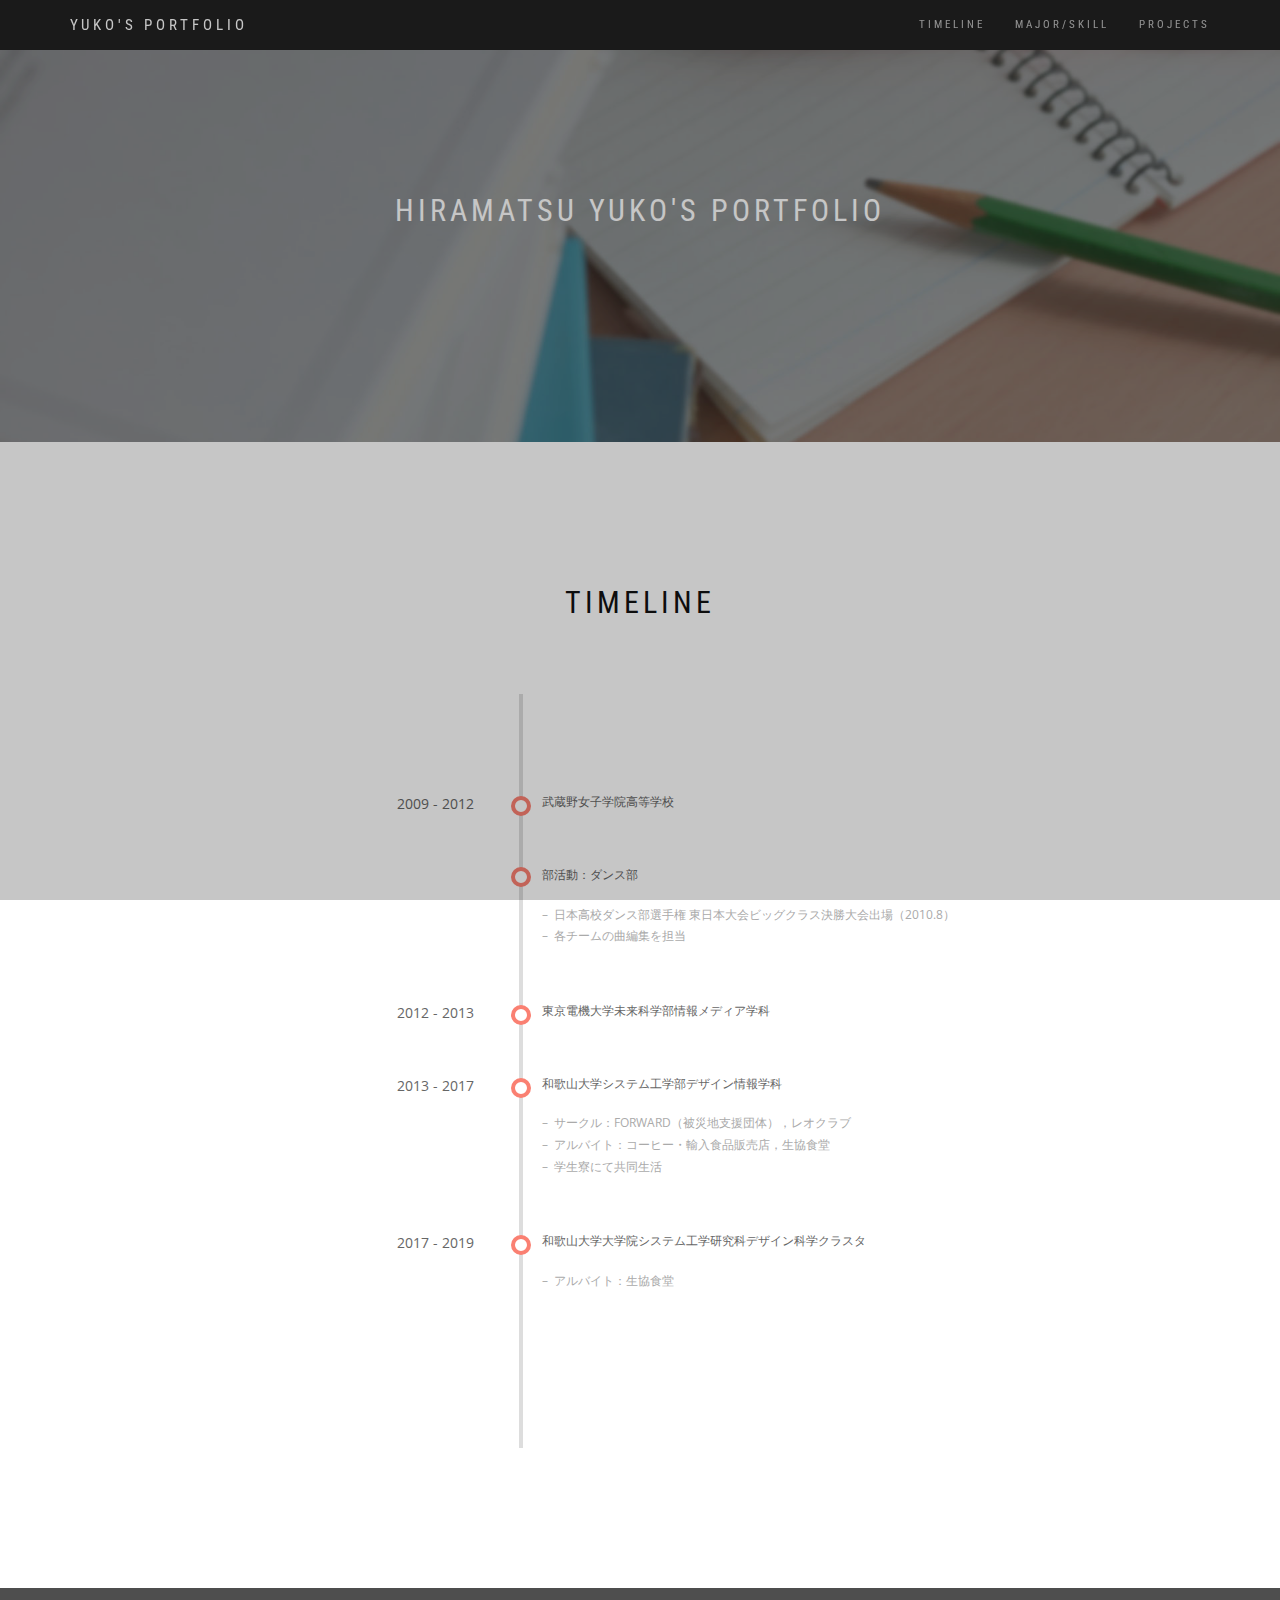
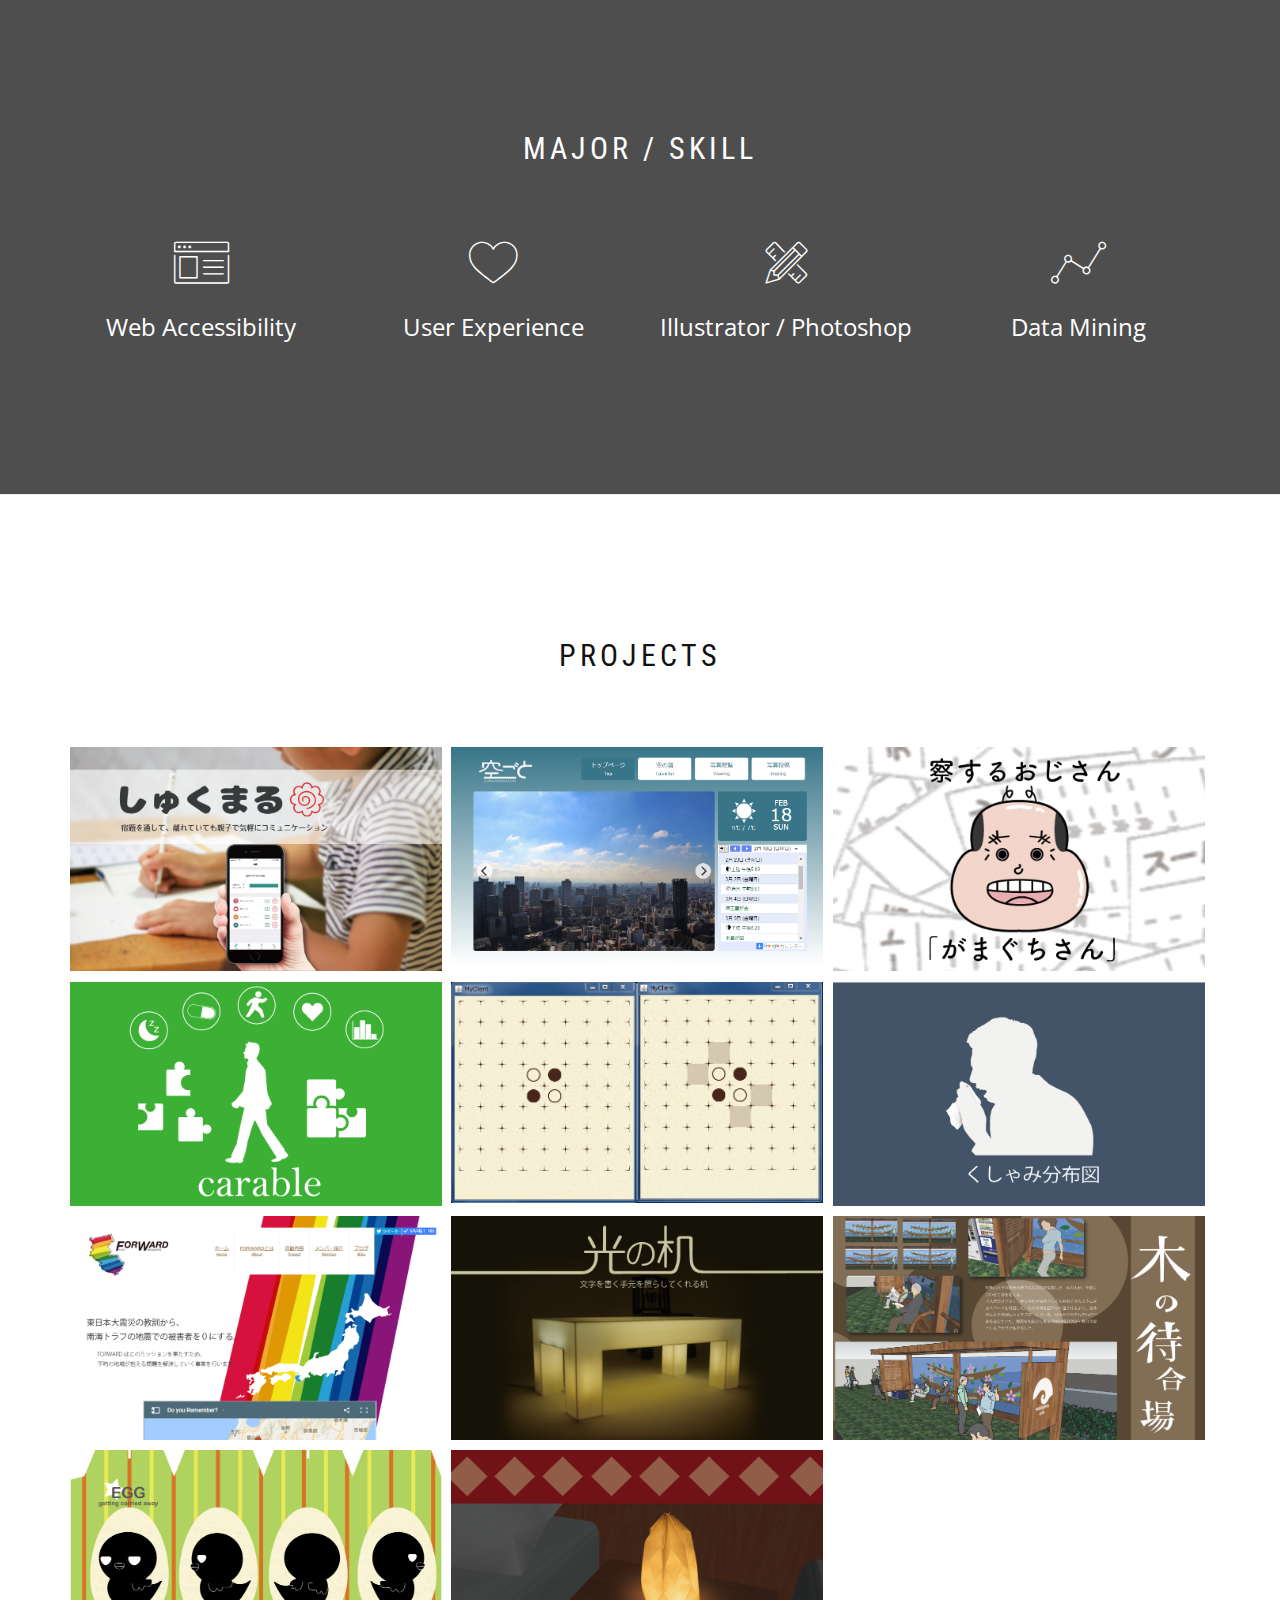
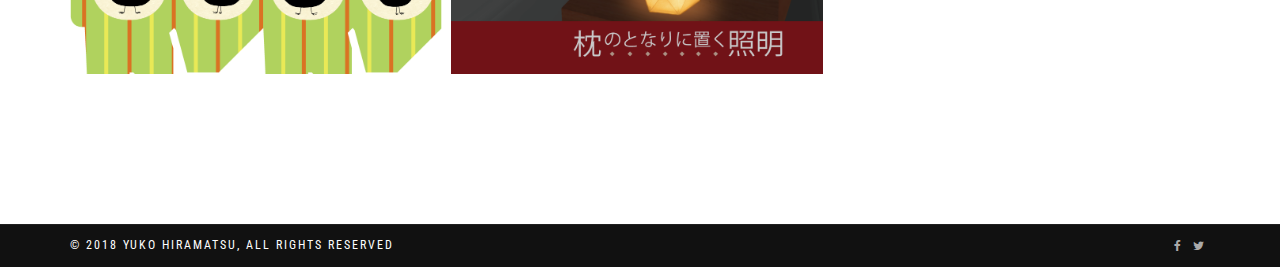
==== index.html @ f0a397d9 "navbar-transparent削除" ====
<!DOCTYPE html>
<html lang="ja">
  <head>
    <meta charset="utf-8">
    <meta http-equiv="X-UA-Compatible" content="IE=edge">
    <meta name="viewport" content="width=device-width, initial-scale=1">
    <!--
    Document Title
    =============================================
    -->
    <title>Hiramatsu Yuko's PORTFOLIO</title>

    <!--
    Stylesheets
    =============================================

    -->
    <!-- Default stylesheets-->
    <link href="assets/lib/bootstrap/dist/css/bootstrap.min.css" rel="stylesheet">
    <!-- Template specific stylesheets-->
    <link href="https://fonts.googleapis.com/css?family=Roboto+Condensed:400,700" rel="stylesheet">
    <link href="https://fonts.googleapis.com/css?family=Volkhov:400i" rel="stylesheet">
    <link href="https://fonts.googleapis.com/css?family=Open+Sans:300,400,600,700,800" rel="stylesheet">
    <link href="assets/lib/animate.css/animate.css" rel="stylesheet">
    <link href="assets/lib/components-font-awesome/css/font-awesome.min.css" rel="stylesheet">
    <link href="assets/lib/et-line-font/et-line-font.css" rel="stylesheet">
    <link href="assets/lib/flexslider/flexslider.css" rel="stylesheet">
    <link href="assets/lib/owl.carousel/dist/assets/owl.carousel.min.css" rel="stylesheet">
    <link href="assets/lib/owl.carousel/dist/assets/owl.theme.default.min.css" rel="stylesheet">
    <link href="assets/lib/magnific-popup/dist/magnific-popup.css" rel="stylesheet">
    <link href="assets/lib/simple-text-rotator/simpletextrotator.css" rel="stylesheet">
    <!-- Main stylesheet and color file-->
    <link href="assets/css/style.css" rel="stylesheet">
    <link id="color-scheme" href="assets/css/colors/default.css" rel="stylesheet">
    <link href="assets/css/timeline.css" rel="stylesheet">
  </head>
  <body data-spy="scroll" data-target=".onpage-navigation" data-offset="60">
    <main>
      <div class="page-loader">
        <div class="loader">Loading...</div>
      </div>
      <nav class="navbar navbar-custom navbar-fixed-top" role="navigation">
        <div class="container">
          <div class="navbar-header">
            <button class="navbar-toggle" type="button" data-toggle="collapse" data-target="#custom-collapse">
              <span class="sr-only">Toggle navigation</span>
              <span class="icon-bar"></span>
              <span class="icon-bar"></span>
              <span class="icon-bar"></span>
            </button>
            <a class="navbar-brand" href="#">Yuko's PORTFOLIO</a>
          </div>
          <div class="collapse navbar-collapse" id="custom-collapse">
            <ul class="nav navbar-nav navbar-right">
              <li><a href="#timeline">Timeline</a>
              </li>
              <li><a href="#major">Major/Skill</a>
              </li>
              <li><a href="#projects">Projects</a>
              </li>
            </ul>
          </div>
        </div>
      </nav>
      <div class="main">
        <section class="module bg-dark-60 portfolio-page-header" data-background="assets/images/portfolio_header_bg.jpg">
          <div class="container">
            <div class="row">
              <div class="col-sm-6 col-sm-offset-3">
                <h2 class="module-title font-alt">Hiramatsu Yuko's PORTFOLIO</h2>
              </div>
            </div>
          </div>
        </section>
        <section class="module" id="timeline">
          <div class="container">
            <div class="row">
              <div class="col-sm-6 col-sm-offset-3">
                <h2 class="module-title font-alt">TIMELINE</h2>
              </div>
            </div>
            <div class="timeline">
              <div class="entry">
                <div class="title">
                  <h3>2009 - 2012</h3>
                </div>
                <div class="body">
                  <p>武蔵野女子学院高等学校</p>
                  <ul>
                  </ul>
                </div>
              </div>
                <div class="entry">
                  <div class="title">
                  </div>
                  <div class="body">
                    <p>部活動：ダンス部</p>
                    <ul>
                      <li>日本高校ダンス部選手権 東日本大会ビッグクラス決勝大会出場（2010.8）</li>
                      <li>各チームの曲編集を担当</li>
                    </ul>
                  </div>
                </div>
              <div class="entry">
                <div class="title">
                  <h3>2012 - 2013</h3>
                </div>
                <div class="body">
                  <p>東京電機大学未来科学部情報メディア学科</p>
                  <ul>
                  </ul>
                </div>
              </div>
              <div class="entry">
                <div class="title">
                  <h3>2013 - 2017</h3>
                </div>
                <div class="body">
                  <p>和歌山大学システム工学部デザイン情報学科</p>
                  <ul>
                    <li>サークル：FORWARD（被災地支援団体），レオクラブ</li>
                    <li>アルバイト：コーヒー・輸入食品販売店，生協食堂</li>
                    <li>学生寮にて共同生活</li>
                  </ul>
                </div>
              </div>
              <div class="entry">
                <div class="title">
                  <h3>2017 - 2019</h3>
                </div>
                <div class="body">
                  <p>和歌山大学大学院システム工学研究科デザイン科学クラスタ</p>
                  <ul>
                    <li>アルバイト：生協食堂</li>
                  </ul>
                </div>
              </div>

            </div>
          </div>
        </section>
        <section class="module bg-dark-60 parallax-bg" data-background="assets/images/why_choose_bg.jpg" id="major">
          <div class="container">
            <div class="row">
              <div class="col-sm-6 col-sm-offset-3">
                <h2 class="module-title font-alt">Major / Skill</h2>
              </div>
            </div>
            <div class="row multi-columns-row">
              <div class="col-sm-6 col-md-3 col-lg-3">
                <div class="count-item mb-sm-40">
                  <div class="count-icon"><span class="icon-browser"></span></div>
                  <h3>Web Accessibility</h3>
                  <!--<h3 class="count-to font-alt" data-countto="6543"></h3>-->
                  <!--<h5 class="count-title font-serif">Dollars raised for charity</h5>-->
                </div>
              </div>
              <div class="col-sm-6 col-md-3 col-lg-3">
                <div class="count-item mb-sm-40">
                  <div class="count-icon"><span class="icon-heart"></span></div>
                  <h3>User Experience</h3>
                  <!--<h3 class="count-to font-alt" data-countto="8"></h3>-->
                  <!--<h5 class="count-title font-serif">Cups of wine consumed</h5>-->
                </div>
              </div>
              <div class="col-sm-6 col-md-3 col-lg-3">
                <div class="count-item mb-sm-40">
                  <div class="count-icon"><span class="icon-tools"></span></div>
                  <h3>Illustrator / Photoshop</h3>
                  <!--<h3 class="count-to font-alt" data-countto="184"></h3>-->
                  <!--<h5 class="count-title font-serif">Photographs taken</h5>-->
                </div>
              </div>
              <div class="col-sm-6 col-md-3 col-lg-3">
                <div class="count-item mb-sm-40">
                  <div class="count-icon"><span class="icon-linegraph"></span></div>
                  <h3>Data Mining</h3>
                  <!--<h3 class="count-to font-alt" data-countto="32"></h3>-->
                  <!--<h5 class="count-title font-serif">Locations covered</h5>-->
                </div>
              </div>
            </div>
          </div>
        </section>
        <hr class="divider-w">
        <section class="module" id="projects">
          <div class="container">
            <div class="row">
              <div class="col-sm-6 col-sm-offset-3">
                <h2 class="module-title font-alt">Projects</h2>
              </div>
            </div>
            <ul class="works-grid works-grid-gut works-grid-3 works-hover-w" id="works-grid">
              <li class="work-item illustration webdesign">
                <a href="#modal1" class="portfolio-link" data-toggle="modal">
                  <div class="work-image"><img src="assets/images/grid/1_shukumaru.png" alt="Portfolio Item"/></div>
                  <div class="work-caption font-alt">
                    <h3 class="work-title">しゅくまる</h3>
                    <div class="work-descr">「e-ZUKAスマートフォンアプリコンテスト2017」応募作品</div>
                  </div>
                </a>
              </li>
              <li class="work-item marketing webdesign">
                <a href="#modal2" class="portfolio-link" data-toggle="modal">
                  <div class="work-image"><img src="assets/images/grid/2_soragoto.png" alt="Portfolio Item"/></div>
                  <div class="work-caption font-alt">
                    <h3 class="work-title">空ごと</h3>
                    <div class="work-descr">授業「メディアデザイン演習」自由課題作品</div>
                  </div>
                </a>
              </li>
              <li class="work-item illustration webdesign">
                <a data-toggle="modal" href="#modal3">
                  <div class="work-image"><img src="assets/images/grid/3_gamaguchi.png" alt="Portfolio Item"/></div>
                  <div class="work-caption font-alt">
                    <h3 class="work-title">がまぐちさん</h3>
                    <div class="work-descr">第7回OGIS-RI Software Challenge Award「無駄なようで無駄じゃないソフトウェアコンテスト」応募作品</div>
                  </div>
                </a>
              </li>
              <li class="work-item marketing webdesign">
                <a data-toggle="modal" href="#modal4">
                  <div class="work-image"><img src="assets/images/grid/4_carable.png" alt="Portfolio Item"/></div>
                  <div class="work-caption font-alt">
                    <h3 class="work-title">carable</h3>
                    <div class="work-descr">第7回OGIS-RI Software Challenge Award「無駄なようで無駄じゃないソフトウェアコンテスト」応募作品</div>
                  </div>
                </a>
              </li>
              <li class="work-item marketing webdesign">
                <a data-toggle="modal" href="#modal5">
                  <div class="work-image"><img src="assets/images/grid/5_othello.png" alt="Portfolio Item"/></div>
                  <div class="work-caption font-alt">
                    <h3 class="work-title">ネットワーク対戦型オセロ</h3>
                    <div class="work-descr">授業「情報メディア総合演習」課題作品</div>
                  </div>
                </a>
              </li>
              <li class="work-item marketing webdesign">
                <a data-toggle="modal" href="#modal6">
                  <div class="work-image"><img src="assets/images/grid/6_meme.png" alt="Portfolio Item"/></div>
                  <div class="work-caption font-alt">
                    <h3 class="work-title">くしゃみ分布図</h3>
                    <div class="work-descr">「JINS MEME DEVELOPERS IDEA PITCH CONTEST」応募作品</div>
                  </div>
                </a>
              </li>
              <li class="work-item marketing webdesign">
                <a data-toggle="modal" href="#modal7">
                  <div class="work-image"><img src="assets/images/grid/7_forward.png" alt="Portfolio Item"/></div>
                  <div class="work-caption font-alt">
                    <h3 class="work-title">FORWARDホームページ</h3>
                    <div class="work-descr">自主演習作品</div>
                  </div>
                </a>
              </li>
              <li class="work-item marketing webdesign">
                <a data-toggle="modal" href="#modal8">
                  <div class="work-image"><img src="assets/images/grid/8_kousei-last.png" alt="Portfolio Item"/></div>
                  <div class="work-caption font-alt">
                    <h3 class="work-title">光のデザイン</h3>
                    <div class="work-descr">授業「デザイン基礎概論」課題作品</div>
                  </div>
                </a>
              </li>
              <li class="work-item marketing webdesign">
                <a data-toggle="modal" href="#modal11">
                  <div class="work-image"><img src="assets/images/grid/60185041-06.png" alt="Portfolio Item"/></div>
                  <div class="work-caption font-alt">
                    <h3 class="work-title">木の待合場</h3>
                    <div class="work-descr">授業「構成基礎演習」課題作品</div>
                  </div>
                </a>
              </li>
              <li class="work-item marketing webdesign">
                <a data-toggle="modal" href="#modal9">
                  <div class="work-image"><img src="assets/images/grid/9_kousei-5.png" alt="Portfolio Item"/></div>
                  <div class="work-caption font-alt">
                    <h3 class="work-title">紙パッケージのデザイン</h3>
                    <div class="work-descr">授業「構成基礎演習」課題作品</div>
                  </div>
                </a>
              </li>
              <li class="work-item marketing webdesign">
                <a data-toggle="modal" href="#modal10">
                  <div class="work-image"><img src="assets/images/grid/10_kousei-07.png" alt="Portfolio Item"/></div>
                  <div class="work-caption font-alt">
                    <h3 class="work-title">灯のオブジェ</h3>
                    <div class="work-descr">授業「構成基礎演習」課題作品</div>
                  </div>
                </a>
              </li>
            </ul>
          </div>
        </section>
        <hr class="divider-d">
        <footer class="footer bg-dark">
          <div class="container">
            <div class="row">
              <div class="col-sm-6">
                <p class="copyright font-alt">&copy; 2018&nbsp;Yuko Hiramatsu, All Rights Reserved</p>
              </div>
              <div class="col-sm-6">
                <div class="footer-social-links"><a href="https://www.facebook.com/yuko.hiramatsu.792"><i class="fa fa-facebook"></i></a><a href="https://twitter.com/__8111271"><i class="fa fa-twitter"></i></a>
                </div>
              </div>
            </div>
          </div>
        </footer>
      </div>
      <div class="scroll-up"><a href="#totop"><i class="fa fa-angle-double-up"></i></a></div>
    </main>
    <!-- Portfolio Modals -->
<div class="modal fade" id="modal1" tabindex="-1">
  <div class="modal-dialog">
    <div class="modal-content">
      <div class="modal-body">
        <button type="button" class="close" data-dismiss="modal"><span>×</span></button>
        <h2 class="modal-title">しゅくまる</h2>
        <p>「e-ZUKAスマートフォンアプリコンテスト2017」応募作品</p>
        <img class="img-responsive img-centered center-block" src="assets/images/shukumaru.png" alt="">
        <p>
          宿題を通して親子のコミュニケーションを図るアプリケーション．共働き世帯親子が一緒にいられない時間も大切なコミュニケーションの時間とし，お互いに安心を得られることを目的としています．
        </p>
        <p><strong>
          コンテストで受賞しました．
          <br />
          成績が認められ，研究科長表彰を受賞しました．
        </strong></p>
        <button type="button" class="btn btn-primary center-block" onClick="window.open('http://www.wakayama-u.ac.jp/news/2018010500050/')">詳細はこちら</button>
        <br />
        <ul class="list-inline">
          <li>制作時期： 2017.7 - 2017.11（4ヶ月）</li>
          <li>制作人数：3人</li>
          <li>開発言語：Swift</li>
          <li>担当：アイデア立案（全員），UIデザイン，ビデオ電話機能の実装</li>
        </ul>
        <button type="button" class="btn btn-default center-block" data-dismiss="modal">閉じる</button>
      </div>
    </div>
  </div>
</div>
<div class="modal fade" id="modal2" tabindex="-1">
  <div class="modal-dialog">
    <div class="modal-content">
      <div class="modal-body">
        <button type="button" class="close" data-dismiss="modal"><span>×</span></button>
        <h2 class="modal-title">空ごと</h2>
        <p>授業「メディアデザイン演習」自由課題作品</p>
        <img class="img-responsive img-centered center-block" src="assets/images/soragoto.png" alt="">
        <p>
          空の写真共有や天文情報のスケジュールを提供するウェブサービス．
          たくさんの人から人気のある流星群や皆既月食などの写真共有や情報提供により，
          より多くの人に空のイベントを楽しんでもらうためのウェブサービスです．
        </p>
        <button type="button" class="btn btn-primary center-block" onClick="window.open('http://s185041.php.xdomain.jp/MD2017GP/index.php')">実際のページはこちら（PCのみ）</button>
        <br />
        <ul class="list-inline">
          <li>制作時期： 2013.11 - 2014.2（3ヶ月）</li>
          <li>制作人数：3人</li>
          <li>開発言語：HTML CSS JavaScript jQuery PHP XML</li>
          <li>担当：アイデア立案，レイアウト，実装</li>
        </ul>
        <button type="button" class="btn btn-default center-block" data-dismiss="modal">閉じる</button>
      </div>
    </div>
  </div>
</div>
<div class="modal fade" id="modal3" tabindex="-1">
  <div class="modal-dialog">
    <div class="modal-content">
      <div class="modal-body">
        <button type="button" class="close" data-dismiss="modal"><span>×</span></button>
        <h2 class="modal-title">がまぐちさん</h2>
        <p>第7回OGIS-RI Software Challenge Award<br />「無駄なようで無駄じゃないソフトウェアコンテスト」応募作品</p>
        <img class="img-responsive img-centered center-block" src="assets/images/gamaguchi.png" alt="">
        <p>
          読ませたレシートから，ユーザ専用の情報とゆるいコミュニケーションを提供してくれるアプリケーション．
          近所のお買い物から旅行先まで，レシートを読ませただけ”がまぐちさん”はあなただけの親し過ぎるパートナーになってくれるでしょう．
          <strong>コンテストで一次審査通過しました</strong>．
        </p>
        <ul class="list-inline">
          <li>制作時期： 2017.6 - 2017.10（4ヶ月）</li>
          <li>制作人数： 4人</li>
        </ul>
        <button type="button" class="btn btn-default center-block" data-dismiss="modal">閉じる</button>
      </div>
    </div>
  </div>
</div>
<div class="modal fade" id="modal4" tabindex="-1">
  <div class="modal-dialog">
    <div class="modal-content">
      <div class="modal-body">
        <button type="button" class="close" data-dismiss="modal"><span>×</span></button>
        <h2 class="modal-title">carable</h2>
        <p>第7回OGIS-RI Software Challenge Award<br />「無駄なようで無駄じゃないソフトウェアコンテスト」応募作品</p>
        <img class="img-responsive img-centered center-block" src="assets/images/carable.png" alt="">
        <p>
          自分の身体のことをどれくらい知っていると言えますか？
          carable (ケアラブル) では健康管理に役立つはずの貴重なデータを無駄にせず，
          自分や家族の健康の維持・回復を手助けします．
        </p>
        <ul class="list-inline">
          <li>制作時期： 2017.6 - 2017.9（3ヶ月）</li>
          <li>制作人数： 4人</li>
        </ul>
        <button type="button" class="btn btn-default center-block" data-dismiss="modal">閉じる</button>
      </div>
    </div>
  </div>
</div>
<div class="modal fade" id="modal5" tabindex="-1">
  <div class="modal-dialog">
    <div class="modal-content">
      <div class="modal-body">
        <button type="button" class="close" data-dismiss="modal"><span>×</span></button>
        <h2 class="modal-title">ネットワーク対戦型オセロ</h2>
        <p>授業「情報メディア総合演習」課題作品</p>
        <!--<img class="img-responsive img-centered center-block" src="assets/images/**.png" alt="">-->
        <p>

        </p>
        <ul class="list-inline">
          <li>制作時期： 2016.6 - 2016.8（3ヶ月）</li>
          <li>制作人数： 1人</li>
          <li>開発言語： Java</li>
        </ul>
        <button type="button" class="btn btn-default center-block" data-dismiss="modal">閉じる</button>
      </div>
    </div>
  </div>
</div>
<div class="modal fade" id="modal6" tabindex="-1">
  <div class="modal-dialog">
    <div class="modal-content">
      <div class="modal-body">
        <button type="button" class="close" data-dismiss="modal"><span>×</span></button>
        <h2 class="modal-title">くしゃみ分布図</h2>
        <p>「JINS MEME DEVELOPERS IDEA PITCH CONTEST」応募作品</p>
        <img class="img-responsive img-centered center-block" src="assets/images/meme.png" alt="">
        <p>
          JINS MEMEを使ったアプリケーションの提案．人はくしゃみをするときに目をぎゅっと閉じることに着目しました．
	花粉症や風邪を引いている人のデータをJINS MEMEで抽出することで，よりリアルタイムに花粉・風邪情報が得られるというアイデアです．
        </p>
        <ul class="list-inline">
          <li>制作時期： 2015.5 - 2015.6（1ヶ月）</li>
          <li>制作人数： 1人</li>
        </ul>
        <button type="button" class="btn btn-default center-block" data-dismiss="modal">閉じる</button>
      </div>
    </div>
  </div>
</div>
<div class="modal fade" id="modal7" tabindex="-1">
  <div class="modal-dialog">
    <div class="modal-content">
      <div class="modal-body">
        <button type="button" class="close" data-dismiss="modal"><span>×</span></button>
        <h2 class="modal-title">FORWARDホームページ</h2>
        <p>自主演習課題</p>
        <img class="img-responsive img-centered center-block" src="assets/images/forward.png" alt="">
        <p>
          所属サークルFORWARD（被災地支援団体）のホームページの改良作品．Google Map APIを用いて地図を埋め込めました．
	  この地図は「3.11発生時どこでなにをしていたか」を書いた紙を日本地図のパネルに貼ってもらうという学内イベントを反映させたものです．
        </p>
        <ul class="list-inline">
          <li>制作時期： 2014.5 - 2014.8（3ヶ月）</li>
          <li>制作人数： 1人</li>
        </ul>
        <button type="button" class="btn btn-default center-block" data-dismiss="modal">閉じる</button>
      </div>
    </div>
  </div>
</div>
<div class="modal fade" id="modal8" tabindex="-1">
  <div class="modal-dialog">
    <div class="modal-content">
      <div class="modal-body">
        <button type="button" class="close" data-dismiss="modal"><span>×</span></button>
        <h2 class="modal-title">光の机</h2>
        <p>授業「デザイン基礎概論」課題作品</p>
        <img class="img-responsive img-centered center-block" src="assets/images/designkiso.png" alt="">
        <p>
          光のデザインという課題から提案した作品．ブレインストーミングで出たアイデアを元にデザインを行い，ポスターを制作しました．

        </p>
        <ul class="list-inline">
          <li>制作時期： 2013.12 - 2014.1（1ヶ月）</li>
          <li>制作人数： 1人</li>
        </ul>
        <button type="button" class="btn btn-default center-block" data-dismiss="modal">閉じる</button>
      </div>
    </div>
  </div>
</div>
<div class="modal fade" id="modal9" tabindex="-1">
  <div class="modal-dialog">
    <div class="modal-content">
      <div class="modal-body">
        <button type="button" class="close" data-dismiss="modal"><span>×</span></button>
        <h2 class="modal-title">有精卵パッケージ</h2>
        <p>授業「構成基礎演習」課題作品</p>
        <img class="img-responsive img-centered center-block" src="assets/images/kousei-05.png" alt="">
        <p>紙パッケージのデザインという課題から提案した作品．土台となるパッケージ型が用意された状態から，「有精卵」のパッケージのデザインを行いました．

        </p>
        <ul class="list-inline">
          <li>制作時期： 2013.12（1週間）</li>
          <li>制作人数： 1人</li>
        </ul>
        <button type="button" class="btn btn-default center-block" data-dismiss="modal">閉じる</button>
      </div>
    </div>
  </div>
</div>
<div class="modal fade" id="modal10" tabindex="-1">
  <div class="modal-dialog">
    <div class="modal-content">
      <div class="modal-body">
        <button type="button" class="close" data-dismiss="modal"><span>×</span></button>
        <h2 class="modal-title">枕のとなりに置く証明</h2>
        <p>授業「構成基礎演習」課題作品</p>
        <img class="img-responsive img-centered center-block" src="assets/images/60185041-07presen.png" alt="">
        <p>「Folding Paperによる灯のオブジェ」というテーマから提案した作品．展開図の制作，写真撮影，3Dモデルソフトを用いたポスター制作まですべて自分で行いました．
        </p>
        <ul class="list-inline">
          <li>制作時期： 2014.1（3週間）</li>
          <li>制作人数： 1人</li>
        </ul>
        <button type="button" class="btn btn-default center-block" data-dismiss="modal">閉じる</button>
      </div>
    </div>
  </div>
</div>
<div class="modal fade" id="modal11" tabindex="-1">
  <div class="modal-dialog">
    <div class="modal-content">
      <div class="modal-body">
        <button type="button" class="close" data-dismiss="modal"><span>×</span></button>
        <h2 class="modal-title">木の待合場</h2>
        <p>授業「構成基礎演習」課題作品</p>
        <img class="img-responsive img-centered center-block" src="assets/images/60185041-06.png" alt="">
        <p>和歌山大学のバス停というテーマから提案した作品．3Dモデルソフトを用いたポスター制作を行いました．
        </p>
        <ul class="list-inline">
          <li>制作時期： 2013.12 - 2014.1（1ヶ月）</li>
          <li>制作人数： 1人</li>
        </ul>
        <button type="button" class="btn btn-default center-block" data-dismiss="modal">閉じる</button>
      </div>
    </div>
  </div>
</div>
    <!--
    JavaScripts
    =============================================
    -->
    <script src="assets/lib/jquery/dist/jquery.js"></script>
    <script src="assets/lib/bootstrap/dist/js/bootstrap.min.js"></script>
    <script src="assets/lib/wow/dist/wow.js"></script>
    <script src="assets/lib/jquery.mb.ytplayer/dist/jquery.mb.YTPlayer.js"></script>
    <script src="assets/lib/isotope/dist/isotope.pkgd.js"></script>
    <script src="assets/lib/imagesloaded/imagesloaded.pkgd.js"></script>
    <script src="assets/lib/flexslider/jquery.flexslider.js"></script>
    <script src="assets/lib/owl.carousel/dist/owl.carousel.min.js"></script>
    <script src="assets/lib/smoothscroll.js"></script>
    <script src="assets/lib/magnific-popup/dist/jquery.magnific-popup.js"></script>
    <script src="assets/lib/simple-text-rotator/jquery.simple-text-rotator.min.js"></script>
    <script src="assets/js/plugins.js"></script>
    <script src="assets/js/main.js"></script>
  </body>
</html>
---- assets/lib/et-line-font/et-line-font.css ----
@font-face {
	font-family: 'et-line';
	src:url('fonts/et-line.eot');
	src:url('fonts/et-line.eot?#iefix') format('embedded-opentype'),
		url('fonts/et-line.woff') format('woff'),
		url('fonts/et-line.ttf') format('truetype'),
		url('fonts/et-line.svg#et-line') format('svg');
	font-weight: normal;
	font-style: normal;
}

/* Use the following CSS code if you want to use data attributes for inserting your icons */
[data-icon]:before {
	font-family: 'et-line';
	content: attr(data-icon);
	speak: none;
	font-weight: normal;
	font-variant: normal;
	text-transform: none;
	line-height: 1;
	-webkit-font-smoothing: antialiased;
	-moz-osx-font-smoothing: grayscale;
	display:inline-block;
}

/* Use the following CSS code if you want to have a class per icon */
/*
Instead of a list of all class selectors,
you can use the generic selector below, but it's slower:
[class*="icon-"] {
*/
.icon-mobile, .icon-laptop, .icon-desktop, .icon-tablet, .icon-phone, .icon-document, .icon-documents, .icon-search, .icon-clipboard, .icon-newspaper, .icon-notebook, .icon-book-open, .icon-browser, .icon-calendar, .icon-presentation, .icon-picture, .icon-pictures, .icon-video, .icon-camera, .icon-printer, .icon-toolbox, .icon-briefcase, .icon-wallet, .icon-gift, .icon-bargraph, .icon-grid, .icon-expand, .icon-focus, .icon-edit, .icon-adjustments, .icon-ribbon, .icon-hourglass, .icon-lock, .icon-megaphone, .icon-shield, .icon-trophy, .icon-flag, .icon-map, .icon-puzzle, .icon-basket, .icon-envelope, .icon-streetsign, .icon-telescope, .icon-gears, .icon-key, .icon-paperclip, .icon-attachment, .icon-pricetags, .icon-lightbulb, .icon-layers, .icon-pencil, .icon-tools, .icon-tools-2, .icon-scissors, .icon-paintbrush, .icon-magnifying-glass, .icon-circle-compass, .icon-linegraph, .icon-mic, .icon-strategy, .icon-beaker, .icon-caution, .icon-recycle, .icon-anchor, .icon-profile-male, .icon-profile-female, .icon-bike, .icon-wine, .icon-hotairballoon, .icon-globe, .icon-genius, .icon-map-pin, .icon-dial, .icon-chat, .icon-heart, .icon-cloud, .icon-upload, .icon-download, .icon-target, .icon-hazardous, .icon-piechart, .icon-speedometer, .icon-global, .icon-compass, .icon-lifesaver, .icon-clock, .icon-aperture, .icon-quote, .icon-scope, .icon-alarmclock, .icon-refresh, .icon-happy, .icon-sad, .icon-facebook, .icon-twitter, .icon-googleplus, .icon-rss, .icon-tumblr, .icon-linkedin, .icon-dribbble {
	font-family: 'et-line';
	speak: none;
	font-style: normal;
	font-weight: normal;
	font-variant: normal;
	text-transform: none;
	line-height: 1;
	-webkit-font-smoothing: antialiased;
	-moz-osx-font-smoothing: grayscale;
	display:inline-block;
}
.icon-mobile:before {
	content: "\e000";
}
.icon-laptop:before {
	content: "\e001";
}
.icon-desktop:before {
	content: "\e002";
}
.icon-tablet:before {
	content: "\e003";
}
.icon-phone:before {
	content: "\e004";
}
.icon-document:before {
	content: "\e005";
}
.icon-documents:before {
	content: "\e006";
}
.icon-search:before {
	content: "\e007";
}
.icon-clipboard:before {
	content: "\e008";
}
.icon-newspaper:before {
	content: "\e009";
}
.icon-notebook:before {
	content: "\e00a";
}
.icon-book-open:before {
	content: "\e00b";
}
.icon-browser:before {
	content: "\e00c";
}
.icon-calendar:before {
	content: "\e00d";
}
.icon-presentation:before {
	content: "\e00e";
}
.icon-picture:before {
	content: "\e00f";
}
.icon-pictures:before {
	content: "\e010";
}
.icon-video:before {
	content: "\e011";
}
.icon-camera:before {
	content: "\e012";
}
.icon-printer:before {
	content: "\e013";
}
.icon-toolbox:before {
	content: "\e014";
}
.icon-briefcase:before {
	content: "\e015";
}
.icon-wallet:before {
	content: "\e016";
}
.icon-gift:before {
	content: "\e017";
}
.icon-bargraph:before {
	content: "\e018";
}
.icon-grid:before {
	content: "\e019";
}
.icon-expand:before {
	content: "\e01a";
}
.icon-focus:before {
	content: "\e01b";
}
.icon-edit:before {
	content: "\e01c";
}
.icon-adjustments:before {
	content: "\e01d";
}
.icon-ribbon:before {
	content: "\e01e";
}
.icon-hourglass:before {
	content: "\e01f";
}
.icon-lock:before {
	content: "\e020";
}
.icon-megaphone:before {
	content: "\e021";
}
.icon-shield:before {
	content: "\e022";
}
.icon-trophy:before {
	content: "\e023";
}
.icon-flag:before {
	content: "\e024";
}
.icon-map:before {
	content: "\e025";
}
.icon-puzzle:before {
	content: "\e026";
}
.icon-basket:before {
	content: "\e027";
}
.icon-envelope:before {
	content: "\e028";
}
.icon-streetsign:before {
	content: "\e029";
}
.icon-telescope:before {
	content: "\e02a";
}
.icon-gears:before {
	content: "\e02b";
}
.icon-key:before {
	content: "\e02c";
}
.icon-paperclip:before {
	content: "\e02d";
}
.icon-attachment:before {
	content: "\e02e";
}
.icon-pricetags:before {
	content: "\e02f";
}
.icon-lightbulb:before {
	content: "\e030";
}
.icon-layers:before {
	content: "\e031";
}
.icon-pencil:before {
	content: "\e032";
}
.icon-tools:before {
	content: "\e033";
}
.icon-tools-2:before {
	content: "\e034";
}
.icon-scissors:before {
	content: "\e035";
}
.icon-paintbrush:before {
	content: "\e036";
}
.icon-magnifying-glass:before {
	content: "\e037";
}
.icon-circle-compass:before {
	content: "\e038";
}
.icon-linegraph:before {
	content: "\e039";
}
.icon-mic:before {
	content: "\e03a";
}
.icon-strategy:before {
	content: "\e03b";
}
.icon-beaker:before {
	content: "\e03c";
}
.icon-caution:before {
	content: "\e03d";
}
.icon-recycle:before {
	content: "\e03e";
}
.icon-anchor:before {
	content: "\e03f";
}
.icon-profile-male:before {
	content: "\e040";
}
.icon-profile-female:before {
	content: "\e041";
}
.icon-bike:before {
	content: "\e042";
}
.icon-wine:before {
	content: "\e043";
}
.icon-hotairballoon:before {
	content: "\e044";
}
.icon-globe:before {
	content: "\e045";
}
.icon-genius:before {
	content: "\e046";
}
.icon-map-pin:before {
	content: "\e047";
}
.icon-dial:before {
	content: "\e048";
}
.icon-chat:before {
	content: "\e049";
}
.icon-heart:before {
	content: "\e04a";
}
.icon-cloud:before {
	content: "\e04b";
}
.icon-upload:before {
	content: "\e04c";
}
.icon-download:before {
	content: "\e04d";
}
.icon-target:before {
	content: "\e04e";
}
.icon-hazardous:before {
	content: "\e04f";
}
.icon-piechart:before {
	content: "\e050";
}
.icon-speedometer:before {
	content: "\e051";
}
.icon-global:before {
	content: "\e052";
}
.icon-compass:before {
	content: "\e053";
}
.icon-lifesaver:before {
	content: "\e054";
}
.icon-clock:before {
	content: "\e055";
}
.icon-aperture:before {
	content: "\e056";
}
.icon-quote:before {
	content: "\e057";
}
.icon-scope:before {
	content: "\e058";
}
.icon-alarmclock:before {
	content: "\e059";
}
.icon-refresh:before {
	content: "\e05a";
}
.icon-happy:before {
	content: "\e05b";
}
.icon-sad:before {
	content: "\e05c";
}
.icon-facebook:before {
	content: "\e05d";
}
.icon-twitter:before {
	content: "\e05e";
}
.icon-googleplus:before {
	content: "\e05f";
}
.icon-rss:before {
	content: "\e060";
}
.icon-tumblr:before {
	content: "\e061";
}
.icon-linkedin:before {
	content: "\e062";
}
.icon-dribbble:before {
	content: "\e063";
}
---- assets/lib/simple-text-rotator/simpletextrotator.css ----
.rotating {
  display: inline-block;
  -webkit-transform-style: preserve-3d;
  -moz-transform-style: preserve-3d;
  -ms-transform-style: preserve-3d;
  -o-transform-style: preserve-3d;
  transform-style: preserve-3d;
  -webkit-transform: rotateX(0) rotateY(0) rotateZ(0);
  -moz-transform: rotateX(0) rotateY(0) rotateZ(0);
  -ms-transform: rotateX(0) rotateY(0) rotateZ(0);
  -o-transform: rotateX(0) rotateY(0) rotateZ(0);
  transform: rotateX(0) rotateY(0) rotateZ(0);
  -webkit-transition: 0.5s;
  -moz-transition: 0.5s;
  -ms-transition: 0.5s;
  -o-transition: 0.5s;
  transition: 0.5s;
  -webkit-transform-origin-x: 50%;
}

.rotating.flip {
  position: relative;
}

.rotating .front, .rotating .back {
  left: 0;
  top: 0;
  -webkit-backface-visibility: hidden;
  -moz-backface-visibility: hidden;
  -ms-backface-visibility: hidden;
  -o-backface-visibility: hidden;
  backface-visibility: hidden;
}

.rotating .front {
  position: absolute;
  display: inline-block;
  -webkit-transform: translate3d(0,0,1px);
  -moz-transform: translate3d(0,0,1px);
  -ms-transform: translate3d(0,0,1px);
  -o-transform: translate3d(0,0,1px);
  transform: translate3d(0,0,1px);
}

.rotating.flip .front {
  z-index: 1;
}

.rotating .back {
  display: block;
  opacity: 0;
}

.rotating.spin {
  -webkit-transform: rotate(360deg) scale(0);
  -moz-transform: rotate(360deg) scale(0);
  -ms-transform: rotate(360deg) scale(0);
  -o-transform: rotate(360deg) scale(0);
  transform: rotate(360deg) scale(0);
}



.rotating.flip .back {
  z-index: 2;
  display: block;
  opacity: 1;
  
  -webkit-transform: rotateY(180deg) translate3d(0,0,0);
  -moz-transform: rotateY(180deg) translate3d(0,0,0);
  -ms-transform: rotateY(180deg) translate3d(0,0,0);
  -o-transform: rotateY(180deg) translate3d(0,0,0);
  transform: rotateY(180deg) translate3d(0,0,0);
}

.rotating.flip.up .back {
  -webkit-transform: rotateX(180deg) translate3d(0,0,0);
  -moz-transform: rotateX(180deg) translate3d(0,0,0);
  -ms-transform: rotateX(180deg) translate3d(0,0,0);
  -o-transform: rotateX(180deg) translate3d(0,0,0);
  transform: rotateX(180deg) translate3d(0,0,0);
}

.rotating.flip.cube .front {
  -webkit-transform: translate3d(0,0,100px) scale(0.9,0.9);
  -moz-transform: translate3d(0,0,100px) scale(0.85,0.85);
  -ms-transform: translate3d(0,0,100px) scale(0.85,0.85);
  -o-transform: translate3d(0,0,100px) scale(0.85,0.85);
  transform: translate3d(0,0,100px) scale(0.85,0.85);
}

.rotating.flip.cube .back {
  -webkit-transform: rotateY(180deg) translate3d(0,0,100px) scale(0.9,0.9);
  -moz-transform: rotateY(180deg) translate3d(0,0,100px) scale(0.85,0.85);
  -ms-transform: rotateY(180deg) translate3d(0,0,100px) scale(0.85,0.85);
  -o-transform: rotateY(180deg) translate3d(0,0,100px) scale(0.85,0.85);
  transform: rotateY(180deg) translate3d(0,0,100px) scale(0.85,0.85);
}

.rotating.flip.cube.up .back {
  -webkit-transform: rotateX(180deg) translate3d(0,0,100px) scale(0.9,0.9);
  -moz-transform: rotateX(180deg) translate3d(0,0,100px) scale(0.85,0.85);
  -ms-transform: rotateX(180deg) translate3d(0,0,100px) scale(0.85,0.85);
  -o-transform: rotateX(180deg) translate3d(0,0,100px) scale(0.85,0.85);
  transform: rotateX(180deg) translate3d(0,0,100px) scale(0.85,0.85);
}
---- assets/css/style.css ----
/*--------------------------------------------------------------
	Common
--------------------------------------------------------------*/
html {
  overflow-y: scroll;
  overflow-x: hidden;
  -ms-overflow-style: scrollbar;
}

body {
  background: #fff;
  font: 400 12px/1.8 "Open Sans", sans-serif;
  color: #666;
  -webkit-font-smoothing: antialiased;
}

img {
  max-width: 100%;
  height: auto;
}

iframe {
  border: 0;
}

.align-center {
  text-align: center;
}

.align-left {
  text-align: left !important;
}

.position-relative {
  position: relative;
}

.leftauto {
  right: 0 !important;
  left: auto !important;
}

/* Transition elsements */
a,
.btn {
  transition: all 0.125s ease-in-out 0s;
}

.client-logo,
.gallery-caption,
.gallery-image:after,
.gallery-image img,
.price-table,
.team-detail,
.team-image:after,
.work-caption,
.work-image > img,
.work-image:after,
.post-thumbnail,
.post-video,
.post-images-slider {
  transition: all 0.3s ease-in-out 0s;
}

/* Reset box-shadow */
.btn,
.well,
.panel,
.progress,
.form-control,
.form-control:hover,
.form-control:focus,
.navbar-custom .dropdown-menu {
  box-shadow: none;
}

/* Reset border-radius */
.well,
.label,
.alert,
.progress,
.form-control,
.modal-content,
.panel-heading,
.panel-group .panel,
.nav-tabs > li > a,
.nav-pills > li > a {
  border-radius: 2px;
}

.pr-remove {
  /*vertical-align: middle !important;*/
  text-align: center;
}

.examples {
  border-radius: 2px;
  padding: 7px 5px;
  margin: 0 0 40px;
}

.examples.bg-dark {
  background: #333;
  border: 0;
}

.et-icons .box1 {
  border: 1px solid #e5e5e5;
  display: block;
  width: 25%;
  float: left;
  padding: 0;
  font-size: 13px;
  margin: -1px 0 0 -1px;
}

.et-icons .box1 > span {
  display: inline-block;
  border-right: 1px solid #e5e5e5;
  min-width: 60px;
  min-height: 60px;
  text-align: center;
  line-height: 60px;
  font-size: 28px;
  margin-right: 5px;
}

.fa-icons > div {
  padding: 0;
  border: 1px solid #e5e5e5;
  margin: -1px 0 0 -1px;
  font-size: 13px;
}

.fa-icons > div > i {
  display: inline-block;
  margin-right: 5px;
  min-width: 40px;
  min-height: 40px;
  border-right: 1px solid #f1f1f1;
  line-height: 40px;
  text-align: center;
  font-size: 14px;
}

.help-block ul {
  list-style: none;
  padding: 0;
  margin: 0;
}

/* Sections */
.navbar-custom + .main {
  margin-top: 50px;
}

.main {
  position: relative;
  background-color: #fff;
  z-index: 1;
}

.module,
.module-small {
  position: relative;
  padding: 140px 0;
  background-repeat: no-repeat;
  background-position: 50% 50%;
  background-size: cover;
}

/* Module header */
.module-small {
  padding: 70px 0;
}

.module-extra-small {
  padding: 25px 0px;
}

.module-medium {
  padding: 75px 0px;
}

.holder-w {
  position: relative;
  display: table-cell;
  vertical-align: middle;
  height: 1px;
  width: 50%;
}

.holder-w:before {
  border-top: 1px solid #eaeaea;
  position: relative;
  display: block;
  content: "";
  top: 1px;
  height: 1px;
  width: 100%;
}

/* Sections dividers */
.divider-w {
  border-top: 1px solid #eaeaea;
  margin: 0;
}

.divider-d {
  border-top: 1px solid #202020;
  margin: 0;
}

/* Half-image */
.side-image {
  position: absolute;
  height: 100%;
  background-repeat: no-repeat;
  background-position: 50% 50%;
  background-size: cover;
}

.side-image-text {
  background: #fff;
  border-top: 1px solid #e5e5e5;
  border-bottom: 1px solid #e5e5e5;
  padding: 140px 60px 140px;
}

/* Dark background */
.bg-dark,
.bg-dark-30,
.bg-dark-60,
.bg-dark-90,
.bg-dark .module-title,
.bg-dark-30 .module-title,
.bg-dark-60 .module-title,
.bg-dark-90 .module-title,
.bg-dark .module-subtitle,
.bg-dark-30 .module-subtitle,
.bg-dark-60 .module-subtitle,
.bg-dark-90 .module-subtitle,
.bg-dark .alt-module-subtitle h5,
.bg-dark-30 .alt-module-subtitle h5,
.bg-dark-60 .alt-module-subtitle h5,
.bg-dark-90 .alt-module-subtitle h5 {
  color: #fff;
}

.bg-dark {
  background: #111;
}

.bg-dark-30:before {
  position: absolute;
  background: rgba(2, 2, 2, 0.4);
  content: " ";
  height: 100%;
  width: 100%;
  left: 0;
  top: 0;
}

.bg-dark-60:before {
  position: absolute;
  background: rgba(34, 34, 34, 0.8);
  content: " ";
  height: 100%;
  width: 100%;
  left: 0;
  top: 0;
}

.bg-dark-90:before {
  position: absolute;
  background: rgba(34, 34, 34, 0.9);
  content: " ";
  height: 100%;
  width: 100%;
  left: 0;
  top: 0;
}

.bg-gradient:before {
  position: absolute;
  background: url([data-uri]);
  /* FF3.6+ */
  /* Chrome,Safari4+ */
  /* Chrome10+,Safari5.1+ */
  /* Opera 11.10+ */
  /* IE10+ */
  background: linear-gradient(to bottom, rgba(40, 115, 113, 0.57) 25%, rgba(115, 54, 31, 0.67) 75%);
  /* W3C */
  filter: progid:DXImageTransform.Microsoft.gradient( startColorstr='#00ffffff', endColorstr='#000000',GradientType=0 );
  /* IE6-8 */
  content: " ";
  height: 100%;
  width: 100%;
  left: 0;
  top: 0;
}

.bg-light {
  background: #f6f6f6;
}

.parallax-bg {
  background-attachment: fixed;
  background-size: cover;
}

/* Vertical margin, padding */
.p-0 {
  padding: 0 !important;
}

.pt-0 {
  padding-top: 0 !important;
}

.pt-10 {
  padding-top: 10px !important;
}

.pt-20 {
  padding-top: 20px !important;
}

.pt-30 {
  padding-top: 30px !important;
}

.pt-40 {
  padding-top: 40px !important;
}

.pt-50 {
  padding-top: 50px !important;
}

.pt-140 {
  padding-top: 140px !important;
}

.pb-0 {
  padding-bottom: 0 !important;
}

.pb-10 {
  padding-bottom: 10px !important;
}

.pb-20 {
  padding-bottom: 20px !important;
}

.pb-30 {
  padding-bottom: 30px !important;
}

.pb-40 {
  padding-bottom: 40px !important;
}

.pb-50 {
  padding-bottom: 50px !important;
}

.pb-140 {
  padding-bottom: 140px !important;
}

.m-0 {
  margin: 0 !important;
}

.mt-0 {
  margin-top: 0 !important;
}

.mt-10 {
  margin-top: 10px !important;
}

.mt-20 {
  margin-top: 20px !important;
}

.mt-30 {
  margin-top: 30px !important;
}

.mt-40 {
  margin-top: 40px !important;
}

.mt-50 {
  margin-top: 50px !important;
}

.mt-60 {
  margin-top: 60px !important;
}

.mt-70 {
  margin-top: 70px !important;
}

.mt-80 {
  margin-top: 80px !important;
}

.mb-0 {
  margin-bottom: 0 !important;
}

.mb-10 {
  margin-bottom: 10px !important;
}

.mb-20 {
  margin-bottom: 20px !important;
}

.mb-30 {
  margin-bottom: 30px !important;
}

.mb-40 {
  margin-bottom: 40px !important;
}

.mb-50 {
  margin-bottom: 50px !important;
}

.mb-60 {
  margin-bottom: 60px !important;
}

.mb-70 {
  margin-bottom: 70px !important;
}

.mb-80 {
  margin-bottom: 80px !important;
}

@media only screen and (max-width: 991px) {
  .mt-sm-0 {
    margin-top: 0 !important;
  }
  .mt-sm-10 {
    margin-top: 10px !important;
  }
  .mt-sm-20 {
    margin-top: 20px !important;
  }
  .mt-sm-30 {
    margin-top: 30px !important;
  }
  .mt-sm-40 {
    margin-top: 40px !important;
  }
  .mt-sm-50 {
    margin-top: 50px !important;
  }
  .mt-sm-60 {
    margin-top: 60px !important;
  }
  .mt-sm-70 {
    margin-top: 70px !important;
  }
  .mt-sm-80 {
    margin-top: 80px !important;
  }
  .mb-sm-0 {
    margin-bottom: 0 !important;
  }
  .mb-sm-10 {
    margin-bottom: 10px !important;
  }
  .mb-sm-20 {
    margin-bottom: 20px !important;
  }
  .mb-sm-30 {
    margin-bottom: 30px !important;
  }
  .mb-sm-40 {
    margin-bottom: 40px !important;
  }
  .mb-sm-50 {
    margin-bottom: 50px !important;
  }
  .mb-sm-60 {
    margin-bottom: 60px !important;
  }
  .mb-sm-70 {
    margin-bottom: 70px !important;
  }
  .mb-sm-80 {
    margin-bottom: 80px !important;
  }
}

@media only screen and (max-width: 767px) {
  .mt-xs-0 {
    margin-top: 0 !important;
  }
  .mt-xs-10 {
    margin-top: 10px !important;
  }
  .mt-xs-20 {
    margin-top: 20px !important;
  }
  .mt-xs-30 {
    margin-top: 30px !important;
  }
  .mt-xs-40 {
    margin-top: 40px !important;
  }
  .mt-xs-50 {
    margin-top: 50px !important;
  }
  .mt-xs-60 {
    margin-top: 60px !important;
  }
  .mt-xs-70 {
    margin-top: 70px !important;
  }
  .mt-xs-80 {
    margin-top: 80px !important;
  }
  .mb-xs-0 {
    margin-bottom: 0 !important;
  }
  .mb-xs-10 {
    margin-bottom: 10px !important;
  }
  .mb-xs-20 {
    margin-bottom: 20px !important;
  }
  .mb-xs-30 {
    margin-bottom: 30px !important;
  }
  .mb-xs-40 {
    margin-bottom: 40px !important;
  }
  .mb-xs-50 {
    margin-bottom: 50px !important;
  }
  .mb-xs-60 {
    margin-bottom: 60px !important;
  }
  .mb-xs-70 {
    margin-bottom: 70px !important;
  }
  .mb-xs-80 {
    margin-bottom: 80px !important;
  }
}

/* Scroll to top */
.scroll-up {
  position: fixed;
  display: none;
  bottom: 7px;
  right: 7px;
  z-index: 999;
}

.scroll-up a {
  background: #fff;
  display: block;
  height: 28px;
  width: 28px;
  text-align: center;
  line-height: 28px;
  font-size: 14px;
  color: #000;
  opacity: 0.6;
  border-radius: 2px;
}

.scroll-up a:hover,
.scroll-up a:active {
  opacity: 1;
  color: #000;
}

/* Video */
.video-controls-box {
  position: absolute !important;
  bottom: 40px;
  left: 0;
  width: 100%;
  z-index: 1;
}

.video-controls-box a {
  display: inline-block;
  color: #fff;
  margin: 0 5px 0 0;
}

/* Landing Page */
.landing-reason:before {
  position: absolute;
  content: " ";
  width: 100%;
  height: 100%;
  left: 0;
  top: 0;
  background-color: rgba(66, 26, 107, 0.9);
}

.landing-reason {
  color: #fff;
  font-size: 13px;
}

.landing-image-text {
  padding-top: 70px;
  padding-bottom: 0px;
}

.landing-image-text h2 {
  margin-top: 100px;
  margin-bottom: 15px;
}

.landing-screenshot:before {
  position: absolute;
  content: " ";
  width: 100%;
  height: 100%;
  left: 0;
  top: 0;
  background-color: rgba(66, 60, 130, 0.5);
}

.alert i {
  margin-right: 5px;
}

/*--------------------------------------------------------------
	Buttons
--------------------------------------------------------------*/
.btn {
  border-radius: 0;
  font-family: "Roboto Condensed", sans-serif;
  text-transform: uppercase;
  letter-spacing: 2px;
  font-size: 11px;
  padding: 8px 37px;
}

.btn.active.focus,
.btn.active:focus,
.btn.focus,
.btn:active.focus,
.btn:active:focus,
.btn:focus {
  outline: 0;
}

.btn.btn-round {
  border-radius: 2px;
}

.btn.btn-circle {
  border-radius: 30px;
}

.btn.btn-w {
  background: rgba(255, 255, 255, 0.8);
  color: #111;
}

.btn.btn-w:hover,
.btn.btn-w:focus {
  background: white;
  color: #111;
}

.btn.btn-g {
  background: #e5e5e5;
  color: #111;
}

.btn.btn-g:hover,
.btn.btn-g:focus {
  background: #d8d8d8;
  color: #111;
}

.btn.btn-border-w {
  background: transparent;
  border: 1px solid rgba(255, 255, 255, 0.75);
  color: #fff;
}

.btn.btn-border-w:hover,
.btn.btn-border-w:focus {
  background: #fff;
  border-color: transparent;
  color: #111;
}

.btn.btn-d {
  background: rgba(17, 17, 17, 0.8);
  color: #fff;
}

.btn.btn-d:hover,
.btn.btn-d:focus {
  background: #111111;
}

.btn.btn-b {
  background: #111111;
  color: #fff;
}

.btn.btn-b:hover,
.btn.btn-b:focus {
  background: rgba(17, 17, 17, 0.8);
}

.btn-border-d {
  background: transparent;
  border: 1px solid #111111;
  color: #111;
}

.btn.btn-border-d:hover,
.btn.btn-border-d:focus {
  background: #111111;
  color: #fff;
}

.btn.btn-font-w {
  background: rgba(255, 255, 255, 0.8);
  color: #fff;
}

.btn.btn-font-w:hover {
  background: #fff;
  color: #111;
}

/* Buttons size */
.btn.btn-lg {
  padding: 12px 45px;
  font-size: 13px;
}

.btn.btn-sm {
  padding: 6px 25px;
  font-size: 10px;
  letter-spacing: 1px;
}

.btn.btn-xs {
  padding: 4px 19px;
  font-size: 10px;
  letter-spacing: 0;
}

.btn-list .btn {
  margin: 5px 0;
}

.search-btn {
  position: absolute;
  background: transparent;
  border: none;
  overflow: hidden;
  top: 50%;
  right: 1px;
  width: 42px;
  height: 40px;
  line-height: 38px;
  font-size: 14px;
  outline: none;
  color: #999;
  margin-top: -20px;
}

.image-button {
  margin: 0px 5px;
}

/*--------------------------------------------------------------
	Forms
--------------------------------------------------------------*/
/* Selection */
::-moz-selection {
  background: #000;
  color: #fff;
}

::-webkit-selection {
  background: #000;
  color: #fff;
}

::selection {
  background: #000;
  color: #fff;
}

/* Forms common style */
.form-control {
  font-family: "Roboto Condensed", sans-serif;
  text-transform: uppercase;
  letter-spacing: 2px;
  font-size: 11px;
  height: 33px;
  border: 1px solid #EAEAEA;
  border-radius: 2px;
  transition: all 0.4s ease-in-out 0s;
}

.form-control:focus {
  border-color: #CACACA;
}

/* Forms size */
.input-lg,
.form-horizontal .form-group-lg .form-control {
  height: 43px;
  font-size: 13px;
}

.input-sm, .form-horizontal .form-group-sm .form-control {
  height: 29px;
  font-size: 10px;
}

.rqst-form {
  margin-top: 27px;
}

.rqst-form .btn {
  margin-top: 5px;
}

.input-group-addon {
  border: 1px solid #e4e4e4 !important;
}

/*--------------------------------------------------------------
	Typography
--------------------------------------------------------------*/
a {
  color: #111;
}

a:hover, a:focus {
  text-decoration: none;
  color: #aaa;
  outline: 0;
}

.bg-dark a {
  color: #aaa;
}

.bg-dark a:hover, .bg-dark a:focus {
  color: #fff;
}

h1, h2, h3, h4, h5, h6 {
  line-height: 1.4;
  font-weight: 400;
}

p, ol, ul, blockquote {
  margin: 0 0 20px;
}

blockquote {
  border: 0;
  font-style: italic;
  font-size: 15px;
  padding: 0;
}

.font-alt {
  font-family: "Roboto Condensed", sans-serif;
  text-transform: uppercase;
  letter-spacing: 2px;
}

.font-serif {
  font-family: Volkhov, "Times New Roman", sans-serif;
  font-style: italic;
}

.large-text {
  font-size: 24px !important;
}

.rotate {
  text-shadow: none !important;
}

.module-title {
  position: relative;
  letter-spacing: 4px;
  text-align: center;
  font-weight: 400;
  font-size: 30px;
  color: #111;
  margin: 0 0 70px;
}

.module-subtitle {
  text-align: center;
  font-size: 16px;
  color: #111;
  margin-bottom: 70px;
}

.module-icon {
  text-align: center;
  font-size: 32px;
  margin-bottom: 20px;
}

.module-title + .module-subtitle {
  margin-top: -35px;
}

/* Restaurant module header */
.alt-module-subtitle {
  display: table;
}

.alt-module-subtitle h5 {
  display: table-cell;
  white-space: pre;
  padding: 0 8px;
  color: #111;
}

/* Finance case study header */
.finance-image-content {
  border: 1px solid #e5e5e5;
  padding: 60px 0px;
}

.finance-image-content .module-title {
  margin-bottom: 20px;
}

.finance-image-content .alt-features-item {
  margin-top: 40px;
}

/* Landing Page */
.landing-reason .module-title {
  color: #e6af4b;
}

.landing-reason .module-title + .module-subtitle {
  margin-top: -60px;
  margin-bottom: 40px;
}

.free-trial {
  background-color: rgba(88, 20, 158, 0.9);
  color: #FFFFFF;
}

.free-trial .color-golden {
  color: #e6af4b;
}

/*  Special Portfolio Page  */
.special-portfolio-header-title {
  border: 1px solid rgba(255, 255, 255, 0.7);
  font-size: 50px;
  padding: 40px 0px;
  letter-spacing: 8px;
}

/*--------------------------------------------------------------
	Slider & Carousel
--------------------------------------------------------------*/
/* -------------------------------------------------------------------
General Styles - FlexSlider
------------------------------------------------------------------- */
.flex-direction-nav a,
.flex-control-nav > li > a {
  transition: all 0.3s ease-in-out 0s;
}

.flex-direction-nav a {
  position: absolute;
  display: block;
  height: 100%;
  width: 50%;
  top: 0;
  z-index: 10;
  overflow: hidden;
  opacity: 0;
  margin: 0;
}

.flex-direction-nav .flex-prev {
  opacity: 0;
  left: 0;
  cursor: url(../images/prev-light.png), e-resize;
}

.flex-direction-nav .flex-next {
  opacity: 0;
  right: 0;
  cursor: url(../images/next-light.png), e-resize;
}

.flex-control-nav {
  position: absolute;
  width: auto;
  left: 50%;
  bottom: 20px;
  z-index: 11;
  text-align: center;
  -webkit-transform: translateX(-50%);
  -ms-transform: translateX(-50%);
  transform: translateX(-50%);
}

.flex-control-nav > li {
  display: inline-block;
  margin: 5px 3px;
}

.flex-control-nav > li > a {
  background: transparent;
  border: 1px solid #fff;
  display: block;
  height: 6px;
  width: 6px;
  border-radius: 6px;
}

.flex-control-nav > li > a:hover,
.flex-control-nav > li > a.flex-active {
  background: #fff;
}

/* -------------------------------------------------------------------
Hero Slider
------------------------------------------------------------------- */
.hero-slider {
  margin: 0 !important;
}

.hero-slider .slides > li {
  display: none;
  -webkit-backface-visibility: hidden;
}

.hero-slider,
.hero-slider .flex-viewport {
  height: 100% !important;
  width: 100%;
  padding: 0;
  margin: 0;
}

.hero-slider .slides {
  height: 100% !important;
  transition-delay: 1s;
}

.hero-slider .flex-direction-nav a {
  width: 15%;
}

.hero-slider .slides li {
  background-size: cover;
  background-position: center center;
  background-repeat: no-repeat;
  height: 100% !important;
  width: 100%;
  padding: 0;
  margin: 0;
  -webkit-background-size: cover;
  -moz-background-size: cover;
  -o-background-size: cover;
}

/* Caption */
.titan-caption {
  position: relative;
  display: table;
  height: 100%;
  width: 70%;
  margin: 0 auto;
}

.titan-caption {
  position: relative;
  display: table;
  height: 100%;
  width: 100%;
  margin: 0 auto;
}

.caption-content {
  display: table-cell;
  vertical-align: middle;
  text-align: center;
}

/*
Photography Page Slider
*/
.photography-page .image-caption {
  bottom: 20px;
  position: absolute;
  width: 35%;
}

.photography-page .image-caption .caption-text {
  font-size: 24px;
  text-transform: capitalize;
  letter-spacing: 1px;
}

.photography-page .flex-control-nav {
  left: 80%;
  bottom: 20px;
  z-index: 11;
}

/* -------------------------------------------------------------------
General Styles - Owlcarousel
------------------------------------------------------------------- */
.owl-controls {
  margin-top: 40px;
}

.owl-pagination div {
  display: inline-block;
}

.owl-controls .owl-page span {
  background: transparent;
  border: 1px solid #111;
  display: block;
  height: 6px;
  width: 6px;
  margin: 0 3px 5px;
  border-radius: 6px;
  transition: all 0.3s ease-in-out 0s;
}

.owl-controls .owl-page.active span,
.owl-controls.clickable .owl-page:hover span {
  background: #111;
}

.owl-controls .owl-buttons > div {
  display: inline-block;
  margin: 5px;
  font-size: 14px;
  color: #111;
}

/*--------------------------------------------------------------
	Preloader
--------------------------------------------------------------*/
.page-loader {
  position: fixed;
  background: #000;
  bottom: 0;
  right: 0;
  left: 0;
  top: 0;
  z-index: 9998;
}

.loader {
  position: absolute;
  border-left: 2px solid #ffffff;
  border-top: 2px solid rgba(255, 255, 255, 0.2);
  border-right: 2px solid rgba(255, 255, 255, 0.2);
  border-bottom: 2px solid rgba(255, 255, 255, 0.2);
  height: 46px;
  width: 46px;
  left: 50%;
  top: 50%;
  margin: -23px 0 0 -23px;
  text-indent: -9999em;
  font-size: 10px;
  z-index: 9999;
  -webkit-animation: load 0.8s infinite linear;
  -moz-animation: load 0.8s infinite linear;
  ms-animation: load 0.8s infinite linear;
  o-animation: load 0.8s infinite linear;
  animation: load 0.8s infinite linear;
}

.loader,
.loader:after {
  border-radius: 50%;
  width: 46px;
  height: 46px;
}

@-webkit-keyframes load {
  0% {
    -webkit-transform: rotate(0deg);
    transform: rotate(0deg);
  }
  100% {
    -webkit-transform: rotate(360deg);
    transform: rotate(360deg);
  }
}

@keyframes load {
  0% {
    -webkit-transform: rotate(0deg);
    transform: rotate(0deg);
  }
  100% {
    -webkit-transform: rotate(360deg);
    transform: rotate(360deg);
  }
}

/*--------------------------------------------------------------
	Navbar
--------------------------------------------------------------*/
.navbar-custom {
  background-color: rgba(10, 10, 10, 0.9);
  border: 0;
  border-radius: 0;
  z-index: 1000;
  font-family: "Roboto Condensed", sans-serif;
  text-transform: uppercase;
  letter-spacing: 3px;
  font-size: 11px;
  transition: background, padding 0.4s ease-in-out 0s;
}

.navbar a {
  transition: color 0.125s ease-in-out 0s;
}

.navbar-custom .dropdown-menu {
  background: rgba(26, 26, 26, 0.9);
  border-radius: 0;
  border: 0;
  padding: 0;
  box-shadow: none;
}

.navbar-custom .navbar-brand {
  letter-spacing: 4px;
  font-weight: 400;
  font-size: 15px;
  color: #fff;
}

.navbar-custom .nav li > a {
  position: relative;
  color: rgba(255, 255, 255, 0.7);
}

.navbar-custom .dropdown-menu > li > a {
  border-bottom: 1px solid rgba(73, 71, 71, 0.15) !important;
  padding: 11px 15px;
  letter-spacing: 2px;
  color: #999;
}

.navbar-custom .dropdown-menu .dropdown-menu {
  border-left: 1px solid rgba(73, 71, 71, 0.15);
  left: 100%;
  right: auto;
  top: 0;
  margin-top: 0;
}

.navbar-custom .dropdown-menu.left-side .dropdown-menu {
  border: 0;
  border-right: 1px solid rgba(73, 71, 71, 0.15);
  right: 100%;
  left: auto;
}

.navbar-custom .nav > li > a:focus,
.navbar-custom .nav > li > a:hover,
.navbar-custom .nav .open > a,
.navbar-custom .nav .open > a:focus,
.navbar-custom .nav .open > a:hover,
.navbar-custom .dropdown-menu > li > a:focus,
.navbar-custom .dropdown-menu > li > a:hover {
  background: none;
  color: #fff;
}

.navbar-custom .dropdown-menu > li > a:hover {
  background: rgba(255, 255, 255, 0.1) !important;
}

.navbar-custom .dropdown-toggle:after {
  position: absolute;
  display: block;
  right: 0;
  top: 50%;
  margin-top: -6px;
  font: normal normal normal 14px/1 FontAwesome;
  font-size: 9px;
  content: "\f107";
  text-rendering: auto;
  -webkit-font-smoothing: antialiased;
  -moz-osx-font-smoothing: grayscale;
}

.navbar-custom .navbar-toggle .icon-bar {
  background: #fff;
}

.dropdown-menu {
  min-width: 180px;
  font-size: 11px;
}

/* Navbar search

.dropdown-search {
	position: relative;
	padding: 5px;
}

.dropdown-search .form-control {
	-webkit-border-radius: 0;
	-moz-border-radius: 0;
	border-radius: 0;
	text-transform: uppercase;
	letter-spacing: 2px;
	font-size: 11px;
}

.search-btn {
	position: absolute;
	background: transparent;
	border: none;
	overflow: hidden;
	top: 50%;
	right: 1px;
	width: 42px;
	height: 40px;
	line-height: 38px;
	font-size: 14px;
	outline: none;
	color: #999;
	margin-top: -20px;
}*/
/*--------------------------------------------------------------
	Header
--------------------------------------------------------------*/
.home-section {
  position: relative;
  background-color: #fff;
  background-repeat: no-repeat;
  background-position: center center;
  width: 100%;
  z-index: 0;
  background-size: cover;
}

.titan-title-size-1 {
  letter-spacing: 4px;
  font-size: 15px;
}

.titan-title-size-2 {
  line-height: 1.3;
  letter-spacing: 3px;
  font-size: 18px;
  opacity: .8;
}

.titan-title-size-3 {
  letter-spacing: 16px;
  font-size: 46px;
}

.titan-title-size-4 {
  letter-spacing: 24px;
  font-weight: 400;
  font-size: 48px;
}

/* Agency Page Header */
.agency-page-header:before {
  background: transparent;
}

/* About us Page Header */
.about-page-header:before {
  background: rgba(2, 2, 2, 0.2);
}

/* Service Page Header */
.service-page-header:before {
  background: rgba(2, 2, 2, 0.1);
}

/* Pricing Page Header */
.pricing-page-header {
  background-position: 40% 14%;
  background-repeat: no-repeat;
}

.pricing-page-header:before {
  background: rgba(2, 2, 2, 0.6);
}

/* Gallery Page Header */
.gallery-page-header {
  background-position: 50% 0%;
  background-repeat: no-repeat;
}

.gallery-page-header:before {
  background: rgba(2, 2, 2, 0.2);
}

/* Contact Page Header */
.contact-page-header {
  background-position: 13% 45%;
  background-repeat: no-repeat;
}

.contact-page-header:before {
  background: rgba(2, 2, 2, 0.5);
}

/* FAQ Page Header */
.faq-page-header:before {
  background: rgba(2, 2, 2, 0.15);
}

/* Blog Page Header */
.blog-page-header {
  background-position: 50% 24%;
  background-repeat: no-repeat;
}

.blog-page-header:before {
  background: rgba(2, 2, 2, 0.3);
}

/* Restaurant menu Page Header */
.restaurant-menu-bg:before {
  background: rgba(2, 2, 2, 0.4);
}

.restaurant-page-header:before {
  background: rgba(0, 0, 0, 0.45);
}

.restaurant-image-overlay:before {
  background-color: rgba(2, 2, 2, 0.25);
}

/* Portfolio Page Header */
.portfolio-page-header {
  background-position: 50% 50%;
}

.portfolio-page-header:before {
  background: rgba(45, 45, 45, 0.45);
}

/* Landing Page Header */
.landing-header:before {
  position: absolute;
  background: linear-gradient(to bottom, rgba(255, 255, 255, 0) 0%, rgba(119, 47, 109, 0.52) 95%, rgba(115, 35, 105, 0.58) 100%);
  content: " ";
  height: 100%;
  width: 100%;
  left: 0;
  top: 0;
}

.banner-img {
  margin-top: -145px;
}

.shop-page-header:before {
  background: rgba(34, 34, 34, 0.3);
}

/*--------------------------------------------------------------
	Footer
--------------------------------------------------------------*/
.footer {
  padding: 10px 0;
}

.footer .copyright {
  margin: 0;
}

.footer .footer-social-links {
  text-align: right;
}

.footer .footer-social-links a {
  display: inline-block;
  padding: 0 6px;
}

/* -------------------------------------------------------------
Google map
------------------------------------------------------------- */
#map-section {
  position: relative;
  height: 450px;
  width: 100%;
}

#map {
  height: 100%;
  width: 100%;
}

#map img {
  max-width: none;
}

/*--------------------------------------------------------------
	Services & Features
--------------------------------------------------------------*/
.features-item {
  margin: 20px 0;
  text-align: center;
}

.features-icon,
.alt-features-icon {
  line-height: 1.2;
  font-size: 42px;
  color: #111;
}

.features-title,
.alt-features-title {
  text-transform: uppercase;
  letter-spacing: 2px;
  font-weight: 400;
  font-size: 14px;
  color: #111;
  margin: 16px 0 15px;
}

.alt-features-item {
  position: relative;
  padding-left: 55px;
  margin: 65px 0 0 0;
}

.alt-features-icon {
  position: absolute;
  height: 40px;
  width: 40px;
  left: 0;
  top: 0;
  text-align: center;
  line-height: 40px;
  font-size: 28px;
}

.alt-features-title {
  font-size: 13px;
  margin: 0 0 10px;
}

/* Content box */
.content-box {
  margin: 20px 0;
  text-align: center;
}

.content-box-title {
  font-weight: 400;
  font-size: 18px;
  color: #111;
  margin: 16px 0 15px;
}

/*--------------------------------------------------------------
	Team
--------------------------------------------------------------*/
.team-item {
  position: relative;
  text-align: center;
}

.team-image {
  position: relative;
  overflow: hidden;
}

.team-image img {
  width: 100%;
}

.team-image:after {
  position: absolute;
  background: transparent;
  content: " ";
  display: block;
  height: 100%;
  width: 100%;
  top: 0;
  left: 0;
  z-index: 1;
}

.team-detail {
  position: absolute;
  width: 100%;
  opacity: 0;
  bottom: 100%;
  left: 0;
  z-index: 2;
  text-align: center;
  font-size: 12px;
  color: #aaa;
  padding: 20px;
}

.team-detail h5 {
  font-size: 16px;
}

.team-detail p {
  font-size: 14px;
}

.team-social a {
  display: inline-block;
  color: #aaa;
  padding: 5px 6px;
}

.team-social a:hover {
  color: #FFF;
}

.team-descr {
  margin: 20px 0 0;
}

.team-name {
  font-size: 14px;
  color: #111;
}

.team-role {
  font-size: 11px;
  color: #aaa;
}

.team-item:hover .team-image:after {
  background: rgba(0, 0, 0, 0.6);
}

.team-item:hover .team-detail {
  opacity: 1;
  bottom: 50%;
  -webkit-transform: translateY(50%);
  -ms-transform: translateY(50%);
  transform: translateY(50%);
}

/*--------------------------------------------------------------
	Restaurant Menu
--------------------------------------------------------------*/
.menu {
  border-bottom: 1px dotted #e5e5e5;
  padding: 0 0 10px;
  margin: 0 0 20px;
}

.menu-title,
.menu-price {
  margin: 0 0 10px;
  font-size: 14px;
  color: #111;
}

.menu-price-detail {
  position: relative;
  text-align: right;
}

/*--------------------------------------------------------------
	Price Table
--------------------------------------------------------------*/
.price-table {
  background: #fff;
  border: 1px solid #eaeaea;
  padding: 25px 20px;
  margin: 15px 0 30px;
  border-radius: 2px;
  text-align: center;
}

.price-table:hover {
  border-color: #CACACA;
}

.price-table.best {
  margin: 0 0 30px;
}

.price-table .small {
  margin: 0;
}

.borderline {
  position: relative;
  background: #eaeaea;
  display: block;
  height: 1px;
  width: 100%;
  margin: 20px 0 15px;
}

.borderline:before {
  position: absolute;
  background: #eaeaea;
  content: "";
  bottom: -7px;
  left: 50%;
  height: 14px;
  width: 14px;
  -webkit-transform: rotate(45deg);
  -moz-transform: rotate(45deg);
  -ms-transform: rotate(45deg);
  -o-transform: rotate(45deg);
  margin-left: -7px;
}

.borderline:after {
  position: absolute;
  background: #fff;
  content: "";
  bottom: -5px;
  left: 50%;
  height: 16px;
  width: 16px;
  -webkit-transform: rotate(45deg);
  -moz-transform: rotate(45deg);
  -ms-transform: rotate(45deg);
  -o-transform: rotate(45deg);
  margin-left: -8px;
}

.price-table h4 {
  color: #111;
  margin: 0;
}

.price-table p.price {
  font-size: 60px;
  color: #111;
  padding: 0;
  margin: 0 0 0 -10px;
}

.price-table p.price span {
  display: inline-block;
  vertical-align: top;
  font-size: 16px;
  padding-top: 25px;
}

.price-details {
  list-style: none;
  padding: 0;
  margin: 0 0 23px;
}

.price-details li {
  padding: 7px 0;
}

.price-details li > span {
  text-decoration: line-through;
  color: #aaa;
}

/*--------------------------------------------------------------
	Fun fact
--------------------------------------------------------------*/
.count-item {
  text-align: center;
}

.count-icon {
  line-height: 1.2;
  font-size: 42px;
}

/*--------------------------------------------------------------
	Video Box
--------------------------------------------------------------*/
.video-box {
  text-align: center;
  padding: 40px 0;
}

.video-box-icon > a > i,
.video-box-icon > a > span {
  line-height: 1.8;
  font-size: 40px;
  color: #fff;
}

.video-title {
  letter-spacing: 4px;
  font-size: 30px;
  margin: 10px 0 0;
}

.video-subtitle {
  color: rgba(255, 255, 255, 0.5);
}

/*--------------------------------------------------------------
	Portfolio
--------------------------------------------------------------*/
/* Portfolio filter */
.filter {
  text-align: center;
  list-style: none;
  padding: 0;
  margin: 0 0 70px;
}

.filter > li {
  display: inline-block;
  padding: 0 0 10px;
  margin: 0 25px;
}

/* Portfolio grid */
.works-grid {
  list-style: none;
  padding: 0;
  margin: 0;
}

.works-grid.works-grid-gut {
  margin: 0 0 0 -10px;
}

.works-grid.works-grid-gut .work-item {
  padding: 0 0 10px 10px;
}

.work-item {
  width: 50%;
  float: left;
  margin: 0;
}

.works-grid-3 .work-item {
  width: 33.3333%;
}

.container .works-grid-3 .work-item {
  width: 33.2%;
}

.works-grid-4 .work-item {
  width: 25%;
}

.works-grid-5 .work-item {
  width: 20%;
}

.work-item > a {
  position: relative;
  display: block;
  overflow: hidden;
}

.work-image {
  position: relative;
  overflow: hidden;
}

.work-image img {
  display: block;
  overflow: hidden;
  width: 100%;
}

.work-image:after {
  position: absolute;
  display: block;
  content: "";
  height: 100%;
  width: 100%;
  top: 0;
  left: 0;
}

.work-caption {
  width: 100%;
  padding: 0 20px;
  opacity: 0;
  position: absolute;
  bottom: 100%;
  left: 0;
  text-align: center;
  overflow: hidden;
}

.work-title {
  font-size: 14px;
  color: #fff;
  margin: 0 0 6px;
}

.work-descr {
  color: #aaa;
}

.work-item:hover .work-image:after {
  background: rgba(0, 0, 0, 0.6);
}

.work-item:hover .work-image > img {
  -webkit-transform: scale(1.1) rotate(2deg);
  -ms-transform: scale(1.1) rotate(2deg);
  transform: scale(1.1) rotate(2deg);
}

.work-item:hover .work-caption {
  bottom: 50%;
  opacity: 1;
  z-index: 3;
  -webkit-transform: translateY(50%);
  -ms-transform: translateY(50%);
  transform: translateY(50%);
}

/* Work item white background*/
.works-grid.works-hover-w .work-title {
  color: #111;
}

.works-grid.works-hover-w .work-item:hover .work-image:after {
  background: rgba(255, 255, 255, 0.8);
}

/* Work item gradien background*/
.works-grid.works-hover-g .work-image:after {
  opacity: 0;
}

.works-grid.works-hover-g .work-descr {
  color: #fff;
}

.works-grid.works-hover-g .work-item:hover .work-image:after {
  background: #6fe29e;
  background: linear-gradient(135deg, rgba(111, 226, 158, 0.8) 0%, rgba(91, 218, 209, 0.8) 100%);
  filter: progid:DXImageTransform.Microsoft.gradient( startColorstr='#6fe29e', endColorstr='#5bdad1',GradientType=1 );
  opacity: 1;
}

.sliding-portfolio .work-item {
  width: 100%;
}

/*--------------------------------------------------------------
	Single Portfolio
--------------------------------------------------------------*/
.work-details {
  margin: 0 0 20px;
}

.work-details-title {
  color: #111;
  margin: 0 0 20px;
}

.work-details ul {
  list-style: none;
  padding: 0;
  margin: 0;
}

.work-details ul > li {
  border-bottom: 1px dotted #c2c2c2;
  padding: 0 0 5px;
  margin: 0 0 5px;
}

/*--------------------------------------------------------------
	Call to action
--------------------------------------------------------------*/
.callout-text {
  color: rgba(255, 255, 255, 0.6);
}

.callout-title {
  font-weight: 400;
  font-size: 16px;
  color: #fff;
  margin: 0;
}

.callout-btn-box {
  text-align: right;
  padding-top: 4px;
}

.request-cta {
  padding: 50px 0px;
}

/*--------------------------------------------------------------
	Testimonial
--------------------------------------------------------------*/
.testimonial:before {
  background: rgba(2, 2, 2, 0.4);
}

.testimonials-slider {
  position: relative;
}

.testimonial-text {
  text-align: center;
  font-style: normal;
  font-size: 18px;
}

.testimonial-caption {
  text-align: center;
  padding: 10px 0 0;
}

.testimonial-title {
  font-size: 14px;
}

.testimonial-descr {
  color: rgba(255, 255, 255, 0.5);
  font-size: 11px;
}

/*--------------------------------------------------------------
	Gallery
--------------------------------------------------------------*/
.gallery-item {
  position: relative;
  text-align: center;
  margin: 0 0 20px;
}

.gallery-image {
  position: relative;
  overflow: hidden;
}

.gallery-image a.gallery {
  position: relative;
  display: block;
}

.gallery-image img {
  display: block;
  overflow: hidden;
  width: 100%;
}

.gallery-image:after {
  position: absolute;
  background: transparent;
  content: " ";
  display: block;
  height: 100%;
  width: 100%;
  top: 0;
  left: 0;
  z-index: 1;
}

.gallery-caption {
  position: absolute;
  width: 100%;
  opacity: 0;
  bottom: 100%;
  left: 0;
  z-index: 2;
  text-align: center;
  font-size: 28px;
  color: #fff;
  padding: 20px;
}

.gallery-icon {
  background: rgba(255, 255, 255, 0.2);
  border-radius: 50%;
  height: 50px;
  width: 50px;
  font-size: 24px;
  margin: 0 auto;
}

.gallery-icon i,
.gallery-icon span {
  line-height: 50px;
}

/* Gallery hover */
.gallery-item:hover .gallery-image:after {
  background: rgba(0, 0, 0, 0.6);
}

.gallery-item:hover .gallery-caption {
  opacity: 1;
  bottom: 50%;
  -webkit-transform: translateY(50%);
  -ms-transform: translateY(50%);
  transform: translateY(50%);
}

/*--------------------------------------------------------------
	Blog Post
--------------------------------------------------------------*/
.post {
  margin: 0 0 80px;
}

.post-title {
  line-height: 1.4;
  font-size: 22px;
  color: #111;
  margin: 0;
}

.post-header {
  margin: 0 0 15px;
}

.post-meta {
  font-size: 11px;
  color: #aaa;
}

.post-entry {
  border-top: 1px dotted #c2c2c2;
  padding-top: 20px;
  margin-top: 10px;
}

.post-images-slider {
  position: relative;
}

.post-images-slider .flex-control-nav {
  bottom: 0;
}

.post-thumbnail,
.post-images-slider,
.post-video {
  margin: 0 0 20px;
}

.post-quote {
  background: #f5f5f5;
  text-align: center;
  padding: 20px;
}

/* Post columns */
.post-columns .post {
  margin: 0 0 60px;
}

.post-columns .post-header {
  margin: 0 0 10px;
}

.post-columns .post-title {
  line-height: 1.8;
  font-size: 14px;
}

.post-columns .post-entry {
  padding: 10px 0 0;
  margin: 0 0 10px;
}

.post-columns.wo-border .post-entry {
  border: 0;
  padding: 0;
}

.post-columns .post-entry p:last-child {
  margin: 0;
}

.more-link:after {
  content: "\00BB";
  color: #666666;
  padding-left: 5px;
}

.pagination a {
  border: 1px solid #eaeaea;
  display: inline-block;
  text-transform: uppercase;
  text-align: center;
  color: #999;
  padding: 4px 12px;
}

.pagination a.active {
  border-color: #CACACA;
}

/*--------------------------------------------------------------
	Widgets
--------------------------------------------------------------*/
/* Progress bars */
.progress {
  overflow: visible;
  height: 4px;
}

.progress-bar {
  position: relative;
}

.progress-bar.pb-dark {
  background: #111;
}

.progress-bar span {
  position: absolute;
  display: block;
  right: -0px;
  top: -24px;
  opacity: 0;
  line-height: 12px;
  font-size: 12px;
  color: #111;
  padding: 4px 0px;
}

.progress-bar span:after {
  display: inline-block;
  content: "%";
}

/* Tabs */
.tab-content .tab-pane {
  padding: 20px 0;
}

/* Accordion */
.panel-title {
  font-size: 14px;
}

.panel-heading a {
  position: relative;
  display: block;
}

.panel-heading a:after {
  position: absolute;
  content: "\f106";
  top: 50%;
  right: 0px;
  font-family: "FontAwesome";
  line-height: 1;
  font-size: 14px;
  margin-top: -7px;
}

.panel-heading a.collapsed:after {
  content: "\f107";
}

/* Tables */
.table-border > tbody > tr > td,
.table-border > tbody > tr > th,
.table-border > tfoot > tr > td,
.table-border > tfoot > tr > th,
.table-border > thead > tr > td,
.table-border > thead > tr > th {
  border-color: #e5e5e5;
}

.ds-table > tbody > tr > td,
.ds-table > tbody > tr > th,
.ds-table > tfoot > tr > td,
.ds-table > tfoot > tr > th,
.ds-table > thead > tr > td,
.ds-table > thead > tr > th {
  border-top: 0;
}

.checkout-table {
  border: 1px solid #e5e5e5;
}

.checkout-table > tbody > tr > td,
.checkout-table > tbody > tr > th,
.checkout-table > tfoot > tr > td,
.checkout-table > tfoot > tr > th,
.checkout-table > thead > tr > td,
.checkout-table > thead > tr > th {
  padding: 12px;
}

.checkout-table tr td,
.checkout-table tr th {
  border-top: 1px solid #e5e5e5;
  border-bottom: 1px solid #e5e5e5;
  border-right: 1px solid #e5e5e5;
  border-left: 1px solid #e5e5e5;
}

.checkout-table tbody tr td:first-child,
.checkout-table tbody tr th:first-child {
  max-width: 36px;
}

/* Sidebar / Widget common*/
.sidebar .widget {
  margin-bottom: 60px;
}

.sidebar .widget-title {
  color: #111;
}

.widget .widget-title {
  border-bottom: 1px dotted #c2c2c2;
  font-size: 14px;
  padding: 0 0 10px;
  margin: 0 0 15px;
}

.widget ul {
  list-style: none;
  padding: 0;
  margin: 0;
}

/* Icon List */
.widget .icon-list li {
  padding: 5px 0;
}

.widget .icon-list li a:before {
  content: "\00BB";
  color: #666666;
  padding-right: 5px;
}

/* Posts */
.widget-posts li {
  margin: 0 0 15px;
}

.widget-posts li:last-child {
  margin: 0;
}

.widget-posts-image {
  float: left;
  width: 64px;
}

.widget-posts-body {
  margin-left: 74px;
}

/* Search */
.search-box {
  position: relative;
}

/* Tags */
.tags a {
  background: #111;
  display: inline-block;
  font-size: 10px;
  color: #fff;
  padding: 4px 10px 4px 12px;
  margin: 0 1px 4px;
  border-radius: 2px;
}

.tags a:hover {
  background: rgba(17, 17, 17, 0.8);
}

/*--------------------------------------------------------------
	Comment Box in Blog
--------------------------------------------------------------*/
.comments,
.comment-form {
  margin: 80px 0 0;
}

.comments .comment-title,
.comment-form .comment-form-title {
  border-bottom: 1px dotted #c2c2c2;
  font-size: 16px;
  color: #111;
  padding-bottom: 15px;
  margin: 0 0 20px;
}

.comment-author {
  font-size: 14px;
  margin: 0 0 10px;
}

.comment-avatar {
  width: 55px;
  float: left;
  margin-top: 10px;
}

.comment-avatar img {
  border-radius: 50%;
}

.comment-content {
  padding-top: 5px;
  margin-left: 75px;
  margin-bottom: 30px;
}

@media (min-width: 768px) {
  .comment .comment {
    margin-left: 75px;
  }
}

/*--------------------------------------------------------------
	Client
--------------------------------------------------------------*/
.client-logo {
  opacity: .5;
}

.client-logo:hover {
  opacity: 1;
}

/*--------------------------------------------------------------
	Shop Items
--------------------------------------------------------------*/
.shop-item {
  text-align: center;
  margin: 0 0 40px;
}

.shop-item-image {
  position: relative;
  overflow: hidden;
}

.shop-item-image img {
  width: 100%;
}

.shop-item-detail,
.shop-item-image:after {
  transition: all 0.4s ease-in-out 0s;
}

.shop-item-image:after {
  position: absolute;
  display: block;
  content: "";
  height: 100%;
  width: 100%;
  left: 0;
  top: 0;
}

.shop-item-detail {
  position: absolute;
  width: 100%;
  left: 0;
  bottom: 100%;
  padding: 20px;
  opacity: 0;
  z-index: 2;
  text-align: center;
  font-size: 12px;
  color: #aaa;
}

.shop-item-title {
  font-weight: 400;
  font-size: 14px;
  color: #111;
  margin: 15px 0 5px;
}

/* Shop item hover */
.shop-item:hover .shop-item-image:after {
  background: rgba(255, 255, 255, 0.7);
}

.shop-item:hover .shop-item-detail {
  opacity: 1;
  bottom: 50%;
  -webkit-transform: translateY(50%);
  -ms-transform: translateY(50%);
  transform: translateY(50%);
}

/* -------------------------------------------------------------------
	Exclusive products
------------------------------------------------------------------- */
.ex-product {
  opacity: .7;
  transition: all 0.4s ease-in-out 0s;
}

.ex-product:hover {
  opacity: 1;
}

/*--------------------------------------------------------------
	Shop Single Product
--------------------------------------------------------------*/
.product-gallery {
  list-style: none;
  padding: 0;
  width: 100%;
  margin: 10px 0 0;
}

.product-gallery li {
  display: inline-block;
  width: 15%;
  margin: 0 5px;
}

.product-gallery li:first-child {
  margin-left: 0;
}

.product-title {
  margin: 0 0 20px;
  color: #111;
}

.star,
.star-off {
  margin-bottom: 5px;
  color: #f1c40f;
}

.star-off {
  color: #e5e5e5;
}

.amount {
  font-size: 32px;
  color: #111;
}

.reviews {
  margin: 0;
}

/*--------------------------------------------------------------
	Showcase Page
--------------------------------------------------------------*/
.showcase-page .showcase-page-header {
  background-color: rgba(2, 2, 2, 0.7);
}

.showcase-page .content-box {
  display: block;
  margin-bottom: 45px;
}

.showcase-page .content-box .content-box-image {
  border-radius: 6px;
  -webkit-backface-visibility: hidden;
  backface-visibility: hidden;
  overflow: hidden;
  box-shadow: 1px 2px 10px rgba(0, 0, 0, 0.15);
  margin-bottom: 15px;
  transition: 0.35s ease-out;
  -webkit-transition: 0.35s ease-out;
  -moz-transition: 0.35s ease-out;
}

.showcase-page .content-box .content-box-image:hover {
  transform: translate3d(0, -10px, 0);
  -webkit-transform: translate3d(0, -10px, 0);
  box-shadow: 0 23px 40px rgba(0, 0, 0, 0.2);
}

/*--------------------------------------------------------------
	Documentation Page
--------------------------------------------------------------*/
.documentation-page {
  font-size: 14px;
}

.documentation-page .pln {
  color: #000;
}

.documentation-page pre.prettyprint {
  border: 1px solid #888;
  padding: 15px;
}

.documentation-page ol.linenums {
  margin-top: 0;
  margin-bottom: 0;
}

.documentation-page li.L0, .documentation-page li.L1, .documentation-page li.L2, .documentation-page li.L3, .documentation-page li.L5, .documentation-page li.L6, .documentation-page li.L7, .documentation-page li.L8 {
  list-style-type: none;
}

.documentation-page li.L1, .documentation-page li.L3, .documentation-page li.L5, .documentation-page li.L7, .documentation-page li.L9 {
  background: #eee;
}

.documentation-page .com {
  color: #800;
}

.documentation-page .lit {
  color: #066;
}

.documentation-page .pun, .documentation-page .opn, .documentation-page .clo {
  color: #660;
}

.documentation-page .fun {
  color: red;
}

.documentation-page .str, .documentation-page .atv {
  color: #080;
}

.documentation-page .kwd, .documentation-page .tag {
  color: #008;
}

.documentation-page .typ, .documentation-page .atn, .documentation-page .dec, .documentation-page .var {
  color: #606;
}

.documentation-page a {
  color: #19B5FE;
}

.documentation-page a:hover {
  color: #1C92C9;
}

/*--------------------------------------------------------------
	Responsive Styles - Media Queries
--------------------------------------------------------------*/
@media (min-width: 768px) {
  .navbar-transparent {
    background: transparent;
    padding-bottom: 15px;
    padding-top: 15px;
  }
  .navbar-custom .dropdown-menu {
    position: absolute;
    display: block;
    visibility: hidden;
    opacity: 0;
  }
  .navbar-custom .open > .dropdown-menu {
    visibility: visible;
    opacity: 1;
  }
  .navbar-custom .dropdown-menu .dropdown-toggle:after {
    position: absolute;
    display: block;
    right: 9px;
    top: 50%;
    margin-top: -6px;
    font: normal normal normal 14px/1 FontAwesome;
    font-size: 9px;
    content: "\f105";
    text-rendering: auto;
    -webkit-font-smoothing: antialiased;
    -moz-osx-font-smoothing: grayscale;
  }
  .navbar-right .dropdown-menu {
    right: auto;
    left: 0;
  }
  /* Comments */
  .comment .comment {
    margin-left: 75px;
  }
}

@media (max-width: 1200px) {
  /* Features */
  .alt-features-item {
    margin: 20px 0 0;
  }
}

@media (max-width: 1050px) {
  /* Navbar */
  .navbar-custom {
    letter-spacing: 1px;
  }
}

@media (max-width: 991px) {
  /* Navbar */
  .navbar-custom {
    letter-spacing: 0;
  }
  /* Headers */
  .titan-title-size-3 {
    letter-spacing: 8px;
    font-size: 36px;
  }
  .titan-title-size-4 {
    letter-spacing: 12px;
    font-size: 38px;
  }
  .work-item,
  .works-grid-3 .work-item,
  .container .works-grid-3 .work-item,
  .works-grid-4 .work-item,
  .works-grid-5 .work-item {
    width: 50%;
  }
  /* Half-image */
  .side-image {
    position: relative;
    height: 300px;
  }
}

@media (max-width: 767px) {
  /* Navbar */
  .navbar-custom .navbar-nav {
    letter-spacing: 3px;
    margin-top: 1px;
    margin-bottom: 0;
  }
  .navbar-custom li > a:hover {
    background: rgba(255, 255, 255, 0.1) !important;
  }
  .navbar-custom .navbar-nav .open .dropdown-menu .dropdown-header,
  .navbar-custom .navbar-nav .open .dropdown-menu > li > a {
    padding: 10px 25px;
  }
  .navbar-custom .navbar-nav .open .dropdown-menu .dropdown-menu .dropdown-header,
  .navbar-custom .navbar-nav .open .dropdown-menu .dropdown-menu > li > a {
    padding: 10px 35px;
  }
  .navbar-custom li a,
  .navbar-custom .dropdown-search {
    border-bottom: 1px solid rgba(73, 71, 71, 0.15) !important;
  }
  .navbar-custom .dropdown-toggle:after,
  .navbar-custom .dropdown-menu .dropdown-toggle:after {
    right: 7px;
    content: "\f107";
  }
  .navbar-custom .nav > .open > .dropdown-toggle:after,
  .navbar-custom .dropdown-menu .dropdown.open .dropdown-toggle:after {
    right: 7px;
    content: "\f106";
  }
  /* Shop navbar */
  .navbar-custom .navbar-nav > li:last-child.navbar-cart > a {
    padding-left: 15px;
  }
  .navbar-custom .cart-item-number {
    display: none;
  }
  .navbar-custom .navbar-cart > a:after {
    content: "\f107";
  }
  .navbar-custom .navbar-cart-item a {
    border: 0 !important;
  }
  .dropdown-menu.cart-list {
    text-align: left;
    border-bottom: 1px solid rgba(73, 71, 71, 0.15) !important;
  }
  .navbar-cart-item {
    border: none;
    border-bottom: 1px solid rgba(73, 71, 71, 0.15) !important;
    padding-bottom: 10px;
  }
  .navbar-cart-img {
    display: none;
  }
  .navbar-cart-title {
    white-space: normal;
    padding: 0;
    margin-left: 0;
  }
  /* Headers */
  .titan-title-size-1 {
    letter-spacing: 2px;
    font-size: 14px;
  }
  .titan-title-size-2 {
    line-height: 1.3;
    letter-spacing: 2px;
    font-size: 16px;
    opacity: .8;
  }
  .titan-title-size-3 {
    letter-spacing: 4px;
    font-size: 26px;
  }
  .titan-title-size-4 {
    letter-spacing: 6px;
    font-size: 28px;
  }
  /* Features */
  .features-item {
    margin: 0 0 30px;
  }
  .alt-features-item {
    padding-left: 0;
    margin: 0 0 30px;
    text-align: center;
  }
  .alt-features-icon {
    position: static;
    width: auto;
    margin: 0 auto 8px;
  }
  /* Callout */
  .callout-text {
    margin: 0 0 30px;
  }
  .callout-text,
  .callout-btn-box {
    text-align: center;
  }
  /* Sidebar */
  .sidebar {
    margin-top: 50px;
  }
  .widget {
    margin-bottom: 60px;
  }
  .post.mb-0 {
    margin-bottom: 40px !important;
  }
  .footer {
    text-align: center;
  }
  .copyright,
  .footer-social-links {
    text-align: center;
    margin: 10px 0;
  }
  /* Half-image */
  .side-image-text {
    padding-left: 15px;
    padding-right: 15px;
  }
  /* Restaurant menu */
  .menu-title,
  .menu-detail,
  .menu-price-detail {
    text-align: center;
  }
  .align-center-sm {
    text-align: center;
  }
  .align-left-sm {
    text-align: left;
  }
}

@media only screen and (max-width: 480px) {
  .work-item,
  .works-grid-3 .work-item,
  .works-grid-4 .work-item,
  .works-grid-5 .work-item {
    width: 100%;
  }
}
---- assets/css/timeline.css ----
.timeline {
  width: 100%;
  margin: 0 auto;
  max-width: 800px;
  padding: 100px 0;
  position: relative;
}
.timeline:before {
  content: '';
  position: absolute;
  top: 0px;
  left: calc(33% + 15px);
  bottom: 0px;
  width: 4px;
  background: #ddd;
}
.timeline:after {
  content: "";
  display: table;
  clear: both;
}

.entry {
  clear: both;
  text-align: left;
  position: relative;
}
.entry .title {
  margin-bottom: .5em;
  float: left;
  width: 33%;
  padding-right: 30px;
  text-align: right;
  position: relative;
}
.entry .title:before {
  content: '';
  position: absolute;
  width: 20px;
  height: 20px;
  border: 4px solid salmon;
  background-color: #fff;
  border-radius: 100%;
  top: 10%;
  right: -27px;
  z-index: 99;
}
.entry .title h3 {
  margin: 0;
  font-size: 120%;
}
.entry .title p {
  margin: 0;
  font-size: 120%;
}
.entry .body {
  margin: 0 0 3em;
  float: right;
  width: 66%;
  padding-left: 30px;
}
.entry .body p {
  line-height: 1.4em;
}
.entry .body p:first-child {
  margin-top: 0;
  font-weight: 400;
}
.entry .body ul {
  color: #aaa;
  padding-left: 0;
  list-style-type: none;
}
.entry .body ul li:before {
  content: "–";
  margin-right: .5em;
}
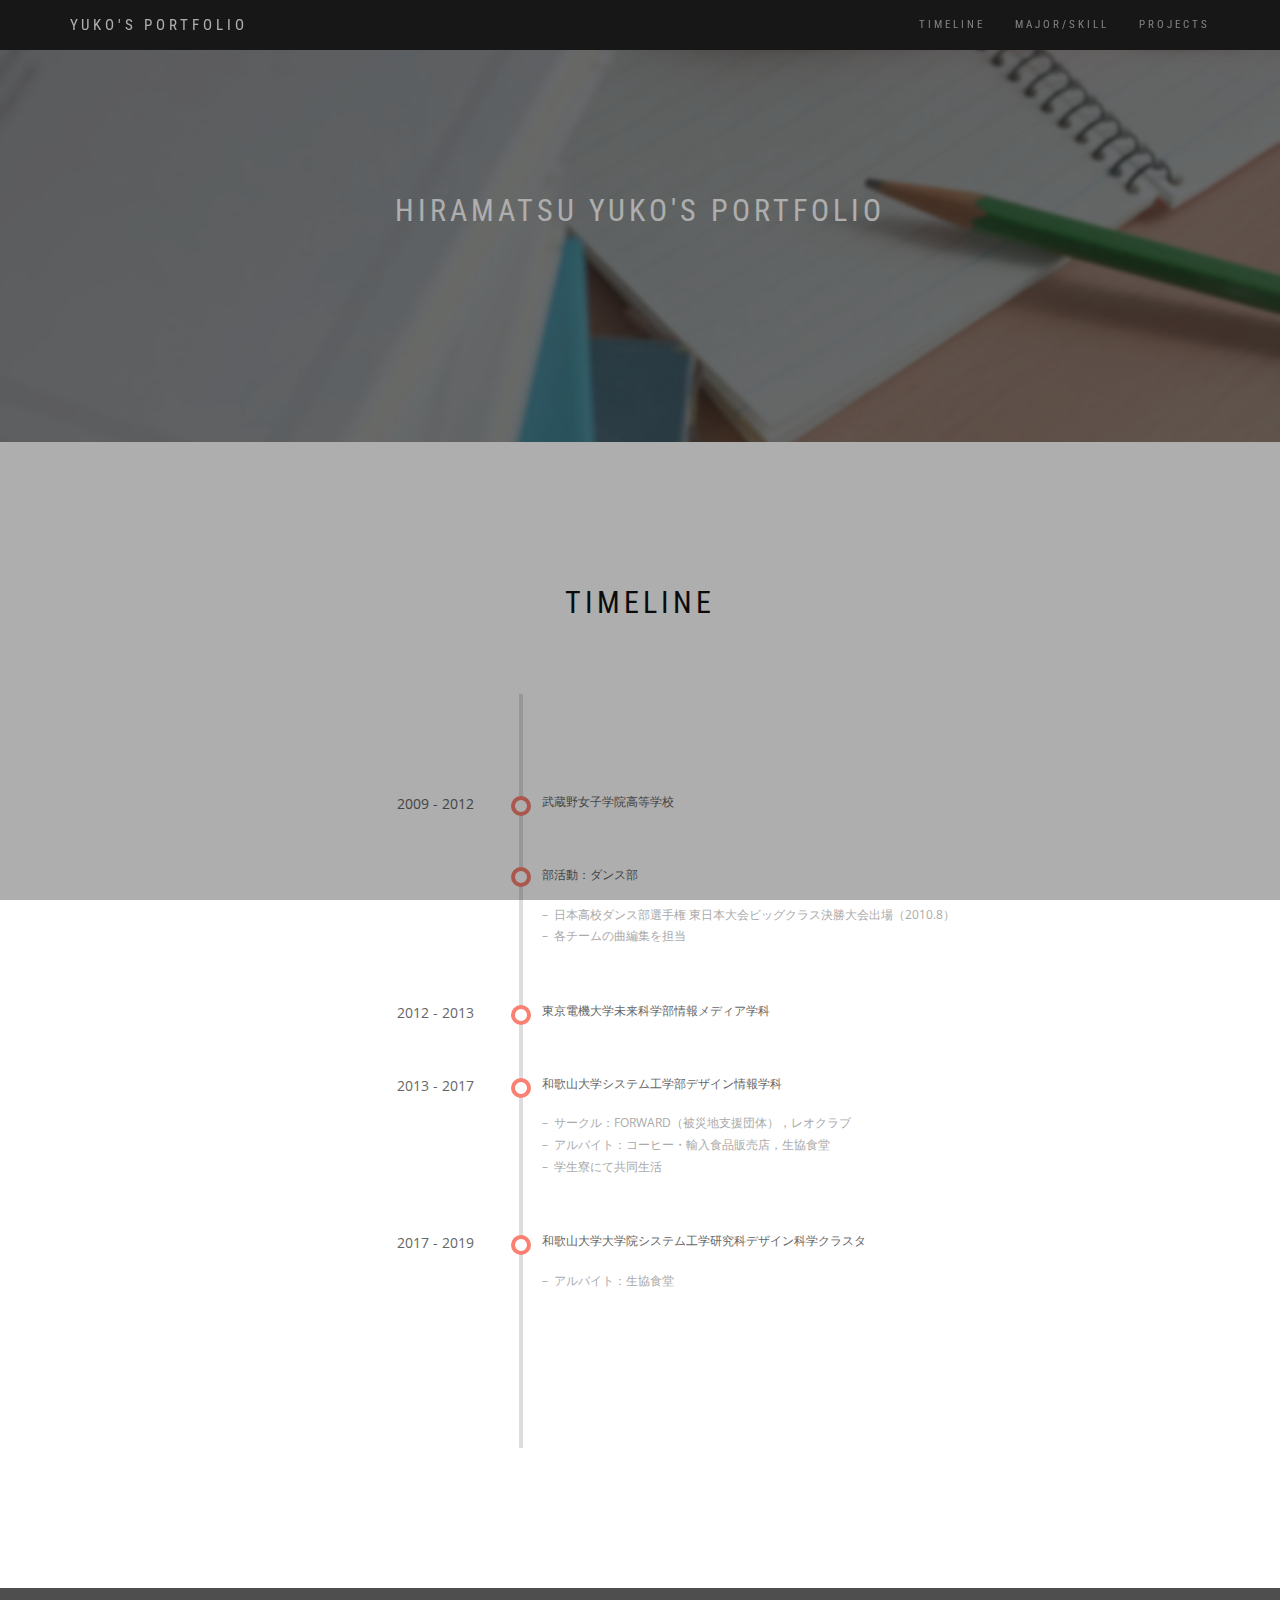
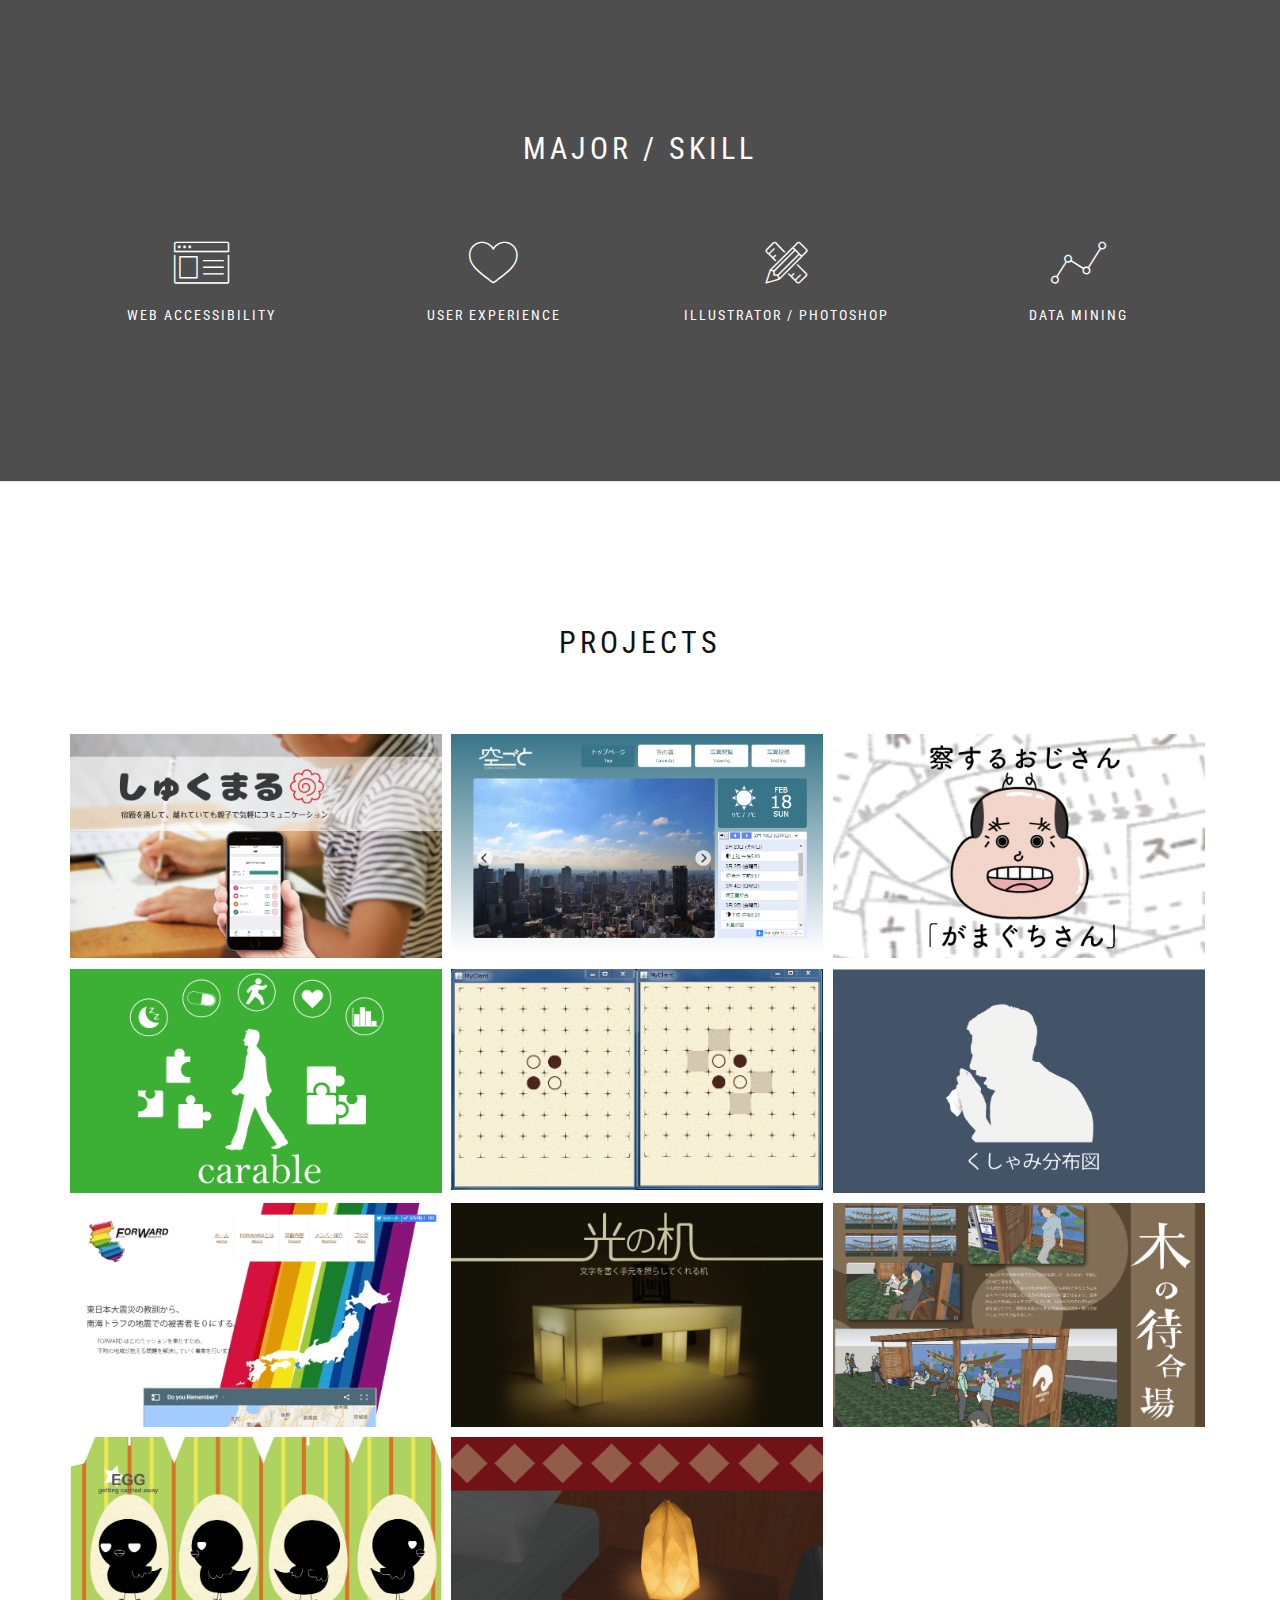
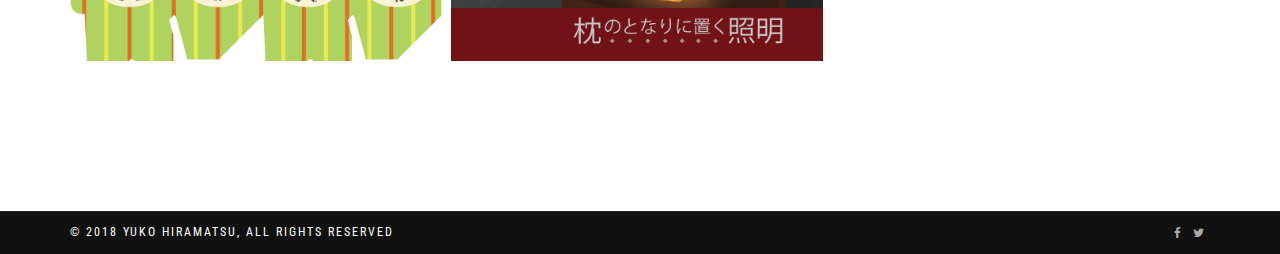
==== commit ca48ea64: "修正" ====
--- a/index.html
+++ b/index.html
@@ -32,7 +32,10 @@
     <!-- Main stylesheet and color file-->
     <link href="assets/css/style.css" rel="stylesheet">
     <link id="color-scheme" href="assets/css/colors/default.css" rel="stylesheet">
+    <!-- 追加分 -->
     <link href="assets/css/timeline.css" rel="stylesheet">
+    <link href="assets/css/a.css" rel="stylesheet">
+    <!-- / 追加分 -->
   </head>
   <body data-spy="scroll" data-target=".onpage-navigation" data-offset="60">
     <main>
@@ -150,33 +153,25 @@
               <div class="col-sm-6 col-md-3 col-lg-3">
                 <div class="count-item mb-sm-40">
                   <div class="count-icon"><span class="icon-browser"></span></div>
-                  <h3>Web Accessibility</h3>
-                  <!--<h3 class="count-to font-alt" data-countto="6543"></h3>-->
-                  <!--<h5 class="count-title font-serif">Dollars raised for charity</h5>-->
+                  <h3 class="a-title font-alt">Web Accessibility</h3>
                 </div>
               </div>
               <div class="col-sm-6 col-md-3 col-lg-3">
                 <div class="count-item mb-sm-40">
                   <div class="count-icon"><span class="icon-heart"></span></div>
-                  <h3>User Experience</h3>
-                  <!--<h3 class="count-to font-alt" data-countto="8"></h3>-->
-                  <!--<h5 class="count-title font-serif">Cups of wine consumed</h5>-->
+                  <h3 class="a-title font-alt">User Experience</h3>
                 </div>
               </div>
               <div class="col-sm-6 col-md-3 col-lg-3">
                 <div class="count-item mb-sm-40">
                   <div class="count-icon"><span class="icon-tools"></span></div>
-                  <h3>Illustrator / Photoshop</h3>
-                  <!--<h3 class="count-to font-alt" data-countto="184"></h3>-->
-                  <!--<h5 class="count-title font-serif">Photographs taken</h5>-->
+                  <h3 class="a-title font-alt">Illustrator / Photoshop</h3>
                 </div>
               </div>
               <div class="col-sm-6 col-md-3 col-lg-3">
                 <div class="count-item mb-sm-40">
                   <div class="count-icon"><span class="icon-linegraph"></span></div>
-                  <h3>Data Mining</h3>
-                  <!--<h3 class="count-to font-alt" data-countto="32"></h3>-->
-                  <!--<h5 class="count-title font-serif">Locations covered</h5>-->
+                  <h3 class="a-title font-alt">Data Mining</h3>
                 </div>
               </div>
             </div>
@@ -192,8 +187,8 @@
             </div>
             <ul class="works-grid works-grid-gut works-grid-3 works-hover-w" id="works-grid">
               <li class="work-item illustration webdesign">
-                <a href="#modal1" class="portfolio-link" data-toggle="modal">
-                  <div class="work-image"><img src="assets/images/grid/1_shukumaru.png" alt="Portfolio Item"/></div>
+                <a href="#modal_shukumaru" class="portfolio-link" data-toggle="modal">
+                  <div class="work-image"><img src="assets/images/grid/grid_shukumaru.png" alt="Portfolio Item"/></div>
                   <div class="work-caption font-alt">
                     <h3 class="work-title">しゅくまる</h3>
                     <div class="work-descr">「e-ZUKAスマートフォンアプリコンテスト2017」応募作品</div>
@@ -201,8 +196,8 @@
                 </a>
               </li>
               <li class="work-item marketing webdesign">
-                <a href="#modal2" class="portfolio-link" data-toggle="modal">
-                  <div class="work-image"><img src="assets/images/grid/2_soragoto.png" alt="Portfolio Item"/></div>
+                <a href="#modal_soragoto" class="portfolio-link" data-toggle="modal">
+                  <div class="work-image"><img src="assets/images/grid/grid_soragoto.png" alt="Portfolio Item"/></div>
                   <div class="work-caption font-alt">
                     <h3 class="work-title">空ごと</h3>
                     <div class="work-descr">授業「メディアデザイン演習」自由課題作品</div>
@@ -210,8 +205,8 @@
                 </a>
               </li>
               <li class="work-item illustration webdesign">
-                <a data-toggle="modal" href="#modal3">
-                  <div class="work-image"><img src="assets/images/grid/3_gamaguchi.png" alt="Portfolio Item"/></div>
+                <a data-toggle="modal" href="#modal_gamaguchi">
+                  <div class="work-image"><img src="assets/images/grid/grid_gamaguchi.png" alt="Portfolio Item"/></div>
                   <div class="work-caption font-alt">
                     <h3 class="work-title">がまぐちさん</h3>
                     <div class="work-descr">第7回OGIS-RI Software Challenge Award「無駄なようで無駄じゃないソフトウェアコンテスト」応募作品</div>
@@ -219,8 +214,8 @@
                 </a>
               </li>
               <li class="work-item marketing webdesign">
-                <a data-toggle="modal" href="#modal4">
-                  <div class="work-image"><img src="assets/images/grid/4_carable.png" alt="Portfolio Item"/></div>
+                <a data-toggle="modal" href="#modal_carable">
+                  <div class="work-image"><img src="assets/images/grid/grid_carable.png" alt="Portfolio Item"/></div>
                   <div class="work-caption font-alt">
                     <h3 class="work-title">carable</h3>
                     <div class="work-descr">第7回OGIS-RI Software Challenge Award「無駄なようで無駄じゃないソフトウェアコンテスト」応募作品</div>
@@ -228,8 +223,8 @@
                 </a>
               </li>
               <li class="work-item marketing webdesign">
-                <a data-toggle="modal" href="#modal5">
-                  <div class="work-image"><img src="assets/images/grid/5_othello.png" alt="Portfolio Item"/></div>
+                <a data-toggle="modal" href="#modal_othello">
+                  <div class="work-image"><img src="assets/images/grid/grid_othello.png" alt="Portfolio Item"/></div>
                   <div class="work-caption font-alt">
                     <h3 class="work-title">ネットワーク対戦型オセロ</h3>
                     <div class="work-descr">授業「情報メディア総合演習」課題作品</div>
@@ -237,8 +232,8 @@
                 </a>
               </li>
               <li class="work-item marketing webdesign">
-                <a data-toggle="modal" href="#modal6">
-                  <div class="work-image"><img src="assets/images/grid/6_meme.png" alt="Portfolio Item"/></div>
+                <a data-toggle="modal" href="#modal_meme">
+                  <div class="work-image"><img src="assets/images/grid/grid_meme.png" alt="Portfolio Item"/></div>
                   <div class="work-caption font-alt">
                     <h3 class="work-title">くしゃみ分布図</h3>
                     <div class="work-descr">「JINS MEME DEVELOPERS IDEA PITCH CONTEST」応募作品</div>
@@ -246,8 +241,8 @@
                 </a>
               </li>
               <li class="work-item marketing webdesign">
-                <a data-toggle="modal" href="#modal7">
-                  <div class="work-image"><img src="assets/images/grid/7_forward.png" alt="Portfolio Item"/></div>
+                <a data-toggle="modal" href="#modal_forward">
+                  <div class="work-image"><img src="assets/images/grid/grid_forward.png" alt="Portfolio Item"/></div>
                   <div class="work-caption font-alt">
                     <h3 class="work-title">FORWARDホームページ</h3>
                     <div class="work-descr">自主演習作品</div>
@@ -255,8 +250,8 @@
                 </a>
               </li>
               <li class="work-item marketing webdesign">
-                <a data-toggle="modal" href="#modal8">
-                  <div class="work-image"><img src="assets/images/grid/8_kousei-last.png" alt="Portfolio Item"/></div>
+                <a data-toggle="modal" href="#modal_gairon">
+                  <div class="work-image"><img src="assets/images/grid/grid_gairon.png" alt="Portfolio Item"/></div>
                   <div class="work-caption font-alt">
                     <h3 class="work-title">光のデザイン</h3>
                     <div class="work-descr">授業「デザイン基礎概論」課題作品</div>
@@ -264,8 +259,8 @@
                 </a>
               </li>
               <li class="work-item marketing webdesign">
-                <a data-toggle="modal" href="#modal11">
-                  <div class="work-image"><img src="assets/images/grid/60185041-06.png" alt="Portfolio Item"/></div>
+                <a data-toggle="modal" href="#modal_06">
+                  <div class="work-image"><img src="assets/images/grid/grid_06.png" alt="Portfolio Item"/></div>
                   <div class="work-caption font-alt">
                     <h3 class="work-title">木の待合場</h3>
                     <div class="work-descr">授業「構成基礎演習」課題作品</div>
@@ -273,8 +268,8 @@
                 </a>
               </li>
               <li class="work-item marketing webdesign">
-                <a data-toggle="modal" href="#modal9">
-                  <div class="work-image"><img src="assets/images/grid/9_kousei-5.png" alt="Portfolio Item"/></div>
+                <a data-toggle="modal" href="#modal_05">
+                  <div class="work-image"><img src="assets/images/grid/grid_05.png" alt="Portfolio Item"/></div>
                   <div class="work-caption font-alt">
                     <h3 class="work-title">紙パッケージのデザイン</h3>
                     <div class="work-descr">授業「構成基礎演習」課題作品</div>
@@ -282,8 +277,8 @@
                 </a>
               </li>
               <li class="work-item marketing webdesign">
-                <a data-toggle="modal" href="#modal10">
-                  <div class="work-image"><img src="assets/images/grid/10_kousei-07.png" alt="Portfolio Item"/></div>
+                <a data-toggle="modal" href="#modal_07">
+                  <div class="work-image"><img src="assets/images/grid/grid_07.png" alt="Portfolio Item"/></div>
                   <div class="work-caption font-alt">
                     <h3 class="work-title">灯のオブジェ</h3>
                     <div class="work-descr">授業「構成基礎演習」課題作品</div>
@@ -311,7 +306,7 @@
       <div class="scroll-up"><a href="#totop"><i class="fa fa-angle-double-up"></i></a></div>
     </main>
     <!-- Portfolio Modals -->
-<div class="modal fade" id="modal1" tabindex="-1">
+<div class="modal fade" id="modal_shukumaru" tabindex="-1">
   <div class="modal-dialog">
     <div class="modal-content">
       <div class="modal-body">
@@ -340,7 +335,7 @@
     </div>
   </div>
 </div>
-<div class="modal fade" id="modal2" tabindex="-1">
+<div class="modal fade" id="modal_soragoto" tabindex="-1">
   <div class="modal-dialog">
     <div class="modal-content">
       <div class="modal-body">
@@ -366,7 +361,7 @@
     </div>
   </div>
 </div>
-<div class="modal fade" id="modal3" tabindex="-1">
+<div class="modal fade" id="modal_gamaguchi" tabindex="-1">
   <div class="modal-dialog">
     <div class="modal-content">
       <div class="modal-body">
@@ -388,7 +383,7 @@
     </div>
   </div>
 </div>
-<div class="modal fade" id="modal4" tabindex="-1">
+<div class="modal fade" id="modal_carable" tabindex="-1">
   <div class="modal-dialog">
     <div class="modal-content">
       <div class="modal-body">
@@ -410,7 +405,7 @@
     </div>
   </div>
 </div>
-<div class="modal fade" id="modal5" tabindex="-1">
+<div class="modal fade" id="modal_othello" tabindex="-1">
   <div class="modal-dialog">
     <div class="modal-content">
       <div class="modal-body">
@@ -431,7 +426,7 @@
     </div>
   </div>
 </div>
-<div class="modal fade" id="modal6" tabindex="-1">
+<div class="modal fade" id="modal_meme" tabindex="-1">
   <div class="modal-dialog">
     <div class="modal-content">
       <div class="modal-body">
@@ -452,7 +447,7 @@
     </div>
   </div>
 </div>
-<div class="modal fade" id="modal7" tabindex="-1">
+<div class="modal fade" id="modal_forward" tabindex="-1">
   <div class="modal-dialog">
     <div class="modal-content">
       <div class="modal-body">
@@ -473,14 +468,14 @@
     </div>
   </div>
 </div>
-<div class="modal fade" id="modal8" tabindex="-1">
+<div class="modal fade" id="modal_gairon" tabindex="-1">
   <div class="modal-dialog">
     <div class="modal-content">
       <div class="modal-body">
         <button type="button" class="close" data-dismiss="modal"><span>×</span></button>
         <h2 class="modal-title">光の机</h2>
         <p>授業「デザイン基礎概論」課題作品</p>
-        <img class="img-responsive img-centered center-block" src="assets/images/designkiso.png" alt="">
+        <img class="img-responsive img-centered center-block" src="assets/images/gairon.png" alt="">
         <p>
           光のデザインという課題から提案した作品．ブレインストーミングで出たアイデアを元にデザインを行い，ポスターを制作しました．
 
@@ -494,7 +489,26 @@
     </div>
   </div>
 </div>
-<div class="modal fade" id="modal9" tabindex="-1">
+<div class="modal fade" id="modal_06" tabindex="-1">
+  <div class="modal-dialog">
+    <div class="modal-content">
+      <div class="modal-body">
+        <button type="button" class="close" data-dismiss="modal"><span>×</span></button>
+        <h2 class="modal-title">木の待合場</h2>
+        <p>授業「構成基礎演習」課題作品</p>
+        <img class="img-responsive img-centered center-block" src="assets/images/60185041-06.png" alt="">
+        <p>和歌山大学のバス停というテーマから提案した作品．3Dモデルソフトを用いたポスター制作を行いました．
+        </p>
+        <ul class="list-inline">
+          <li>制作時期： 2013.12 - 2014.1（1ヶ月）</li>
+          <li>制作人数： 1人</li>
+        </ul>
+        <button type="button" class="btn btn-default center-block" data-dismiss="modal">閉じる</button>
+      </div>
+    </div>
+  </div>
+</div>
+<div class="modal fade" id="modal_05" tabindex="-1">
   <div class="modal-dialog">
     <div class="modal-content">
       <div class="modal-body">
@@ -514,7 +528,7 @@
     </div>
   </div>
 </div>
-<div class="modal fade" id="modal10" tabindex="-1">
+<div class="modal fade" id="modal_07" tabindex="-1">
   <div class="modal-dialog">
     <div class="modal-content">
       <div class="modal-body">
@@ -526,25 +540,6 @@
         </p>
         <ul class="list-inline">
           <li>制作時期： 2014.1（3週間）</li>
-          <li>制作人数： 1人</li>
-        </ul>
-        <button type="button" class="btn btn-default center-block" data-dismiss="modal">閉じる</button>
-      </div>
-    </div>
-  </div>
-</div>
-<div class="modal fade" id="modal11" tabindex="-1">
-  <div class="modal-dialog">
-    <div class="modal-content">
-      <div class="modal-body">
-        <button type="button" class="close" data-dismiss="modal"><span>×</span></button>
-        <h2 class="modal-title">木の待合場</h2>
-        <p>授業「構成基礎演習」課題作品</p>
-        <img class="img-responsive img-centered center-block" src="assets/images/60185041-06.png" alt="">
-        <p>和歌山大学のバス停というテーマから提案した作品．3Dモデルソフトを用いたポスター制作を行いました．
-        </p>
-        <ul class="list-inline">
-          <li>制作時期： 2013.12 - 2014.1（1ヶ月）</li>
           <li>制作人数： 1人</li>
         </ul>
         <button type="button" class="btn btn-default center-block" data-dismiss="modal">閉じる</button>
--- a/assets/css/a.css
+++ b/assets/css/a.css
@@ -0,0 +1,8 @@
+.a-title {
+  text-transform: uppercase;
+  letter-spacing: 2px;
+  font-weight: 400;
+  font-size: 14px;
+  color: #fff;
+  margin: 16px 0 15px;
+}
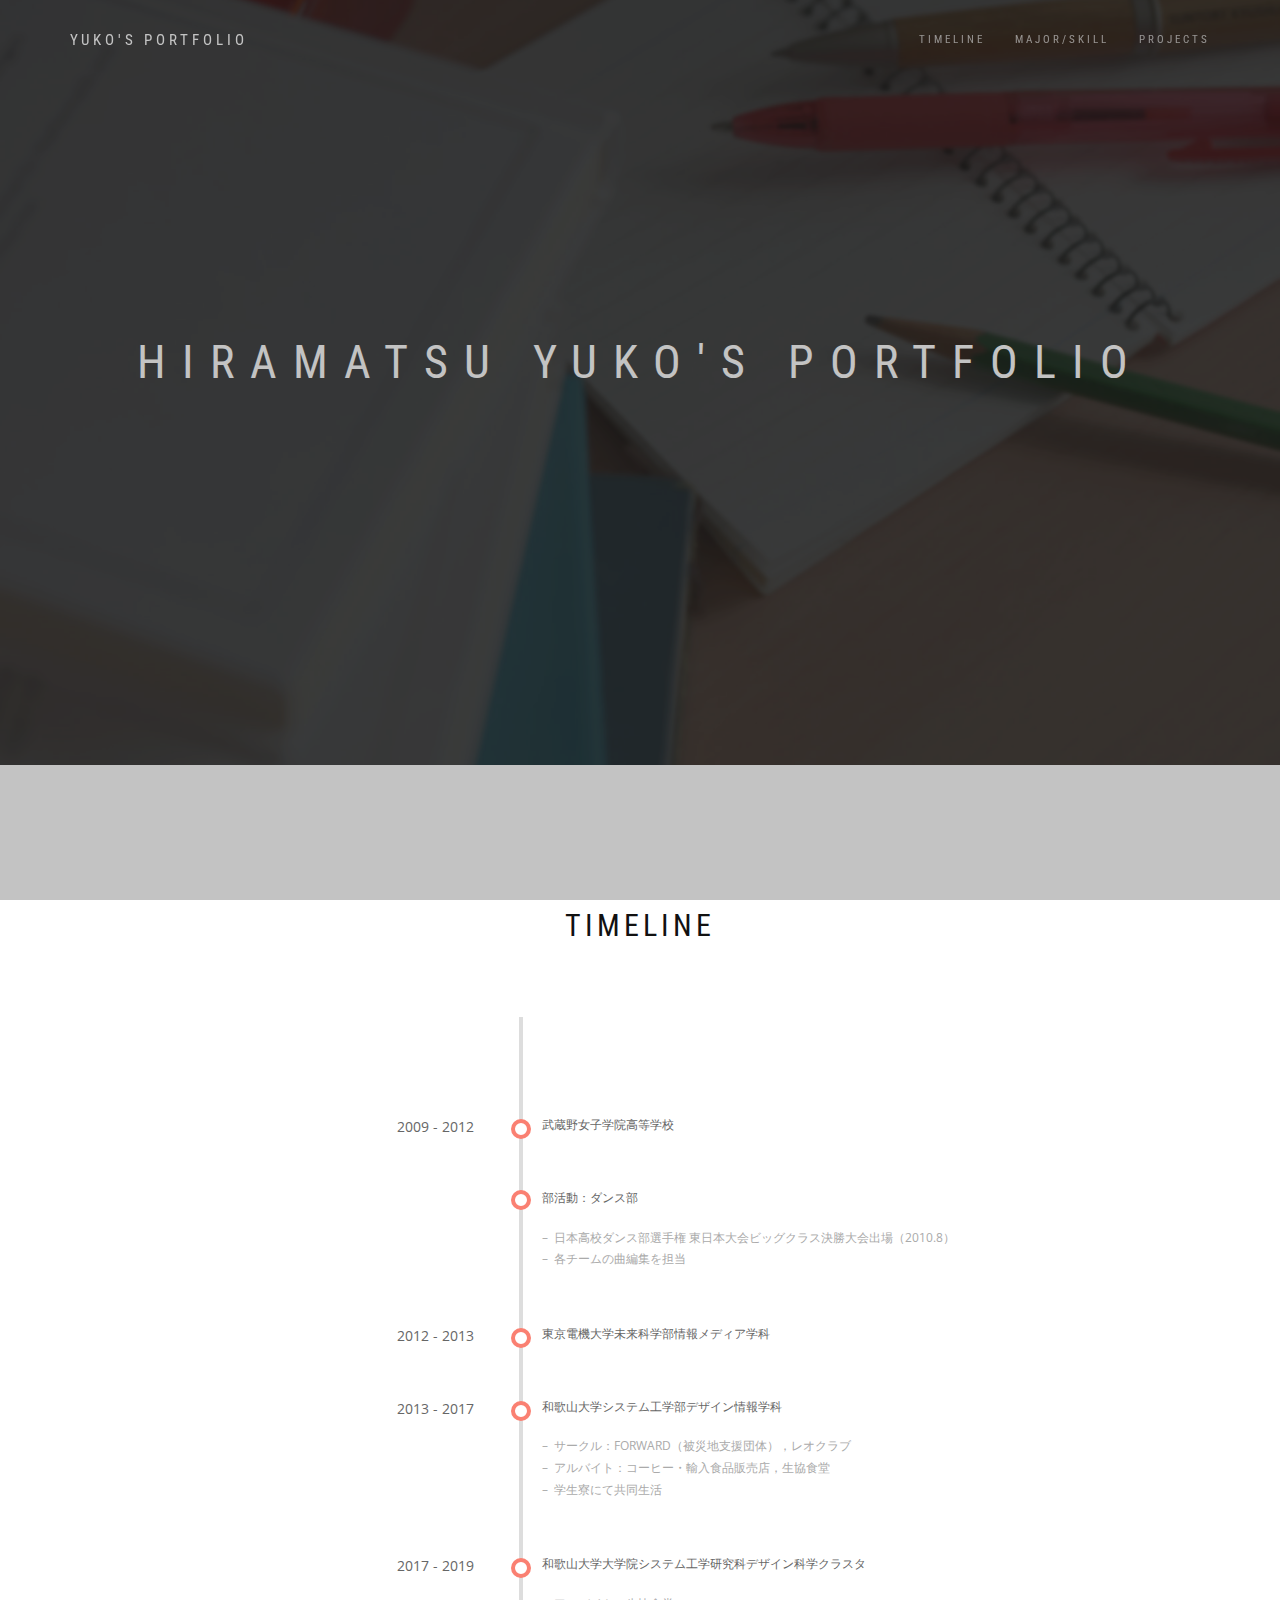
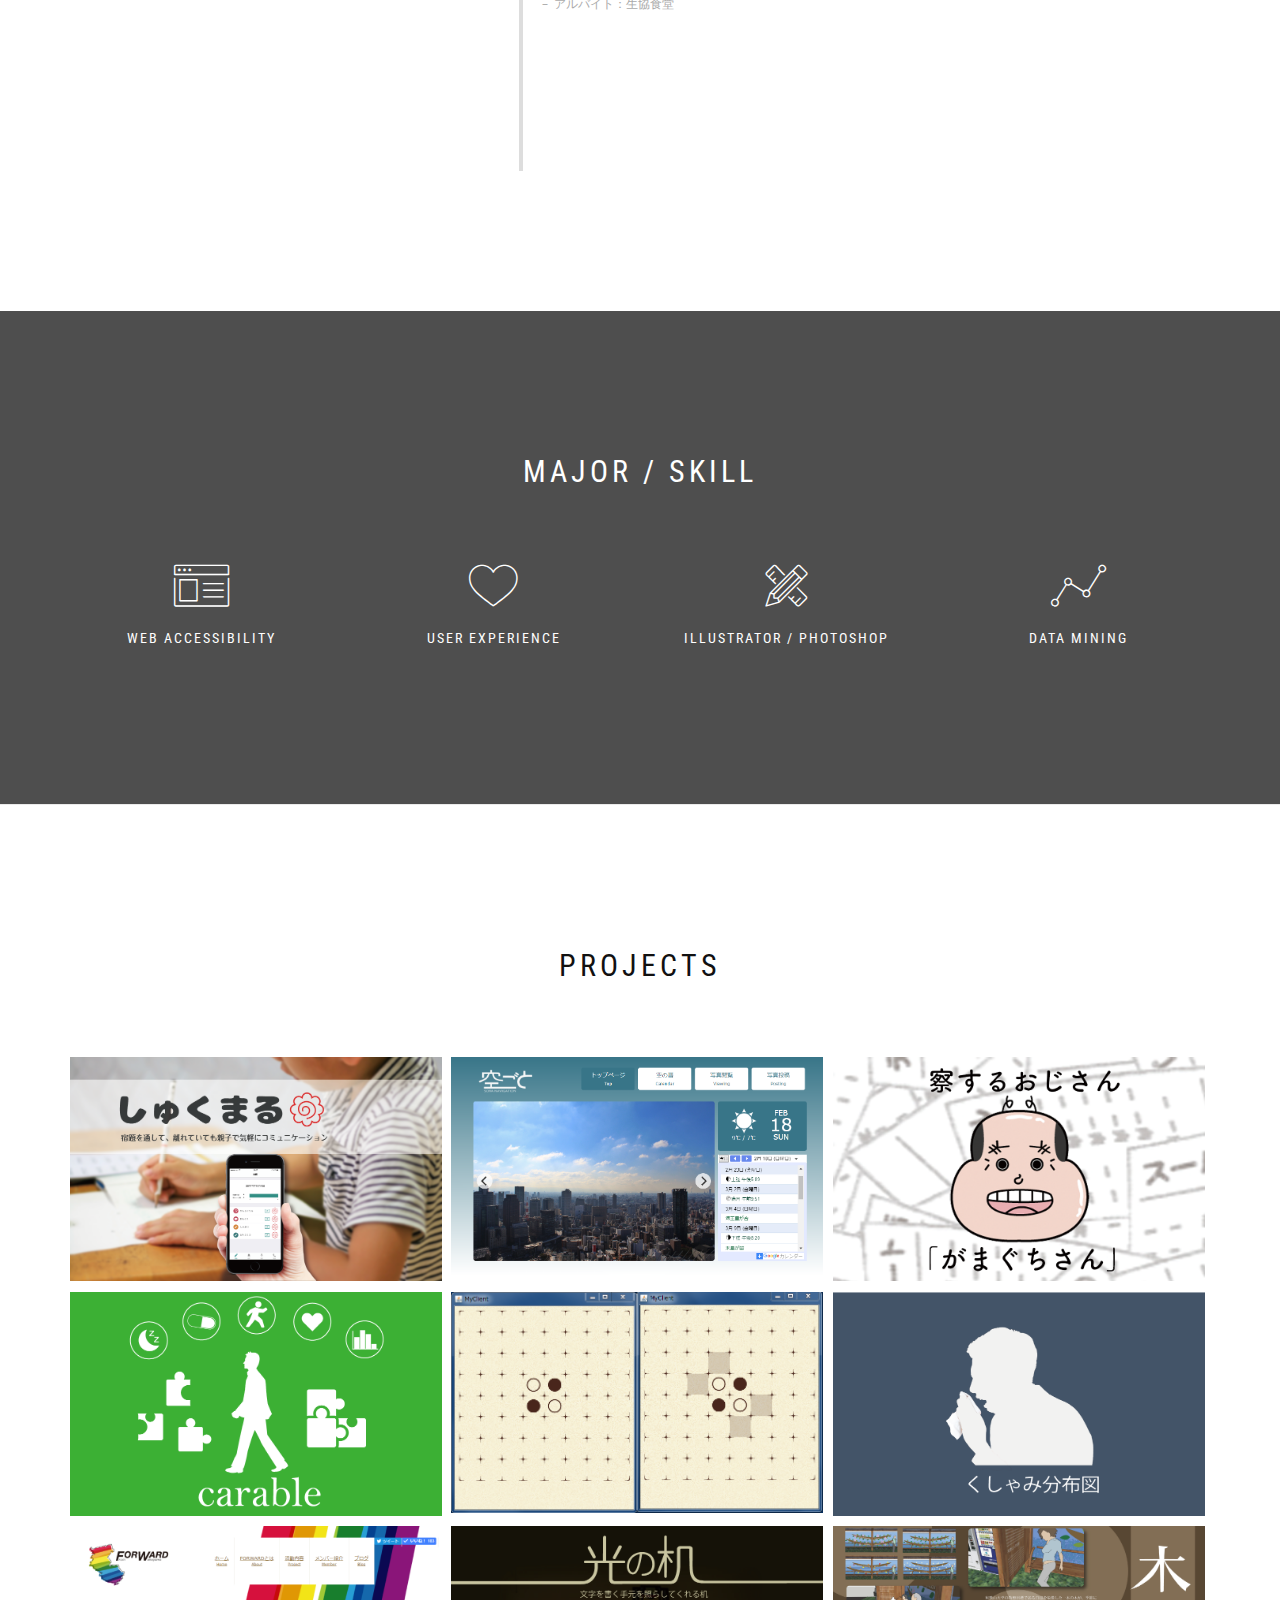
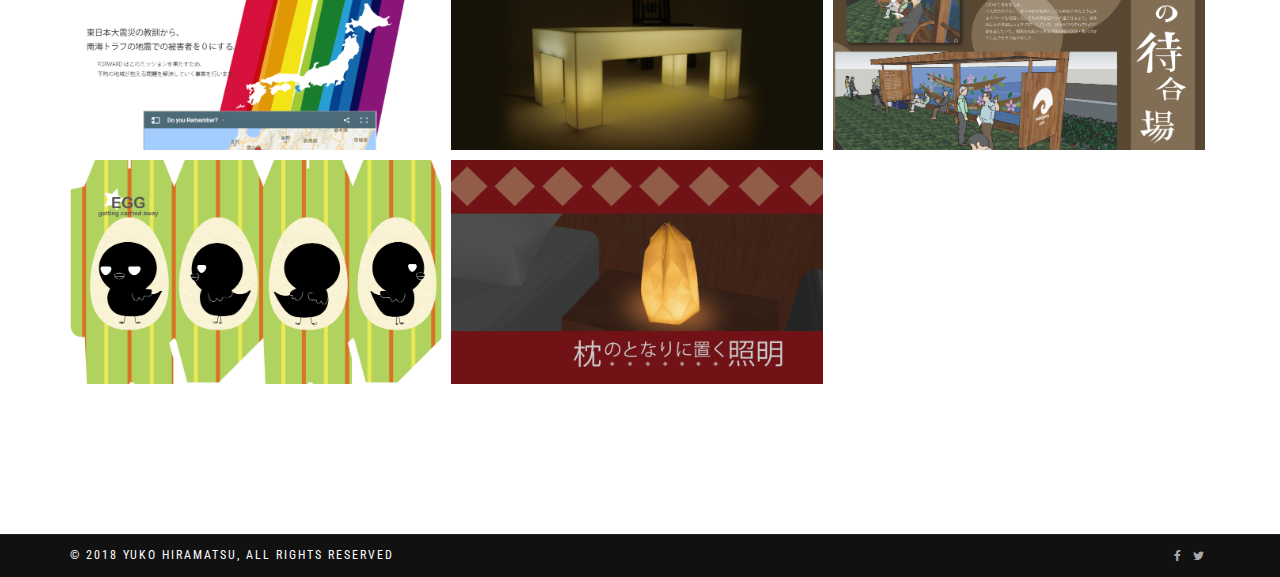
==== commit 0c209558: "nav変更" ====
--- a/index.html
+++ b/index.html
@@ -42,7 +42,7 @@
       <div class="page-loader">
         <div class="loader">Loading...</div>
       </div>
-      <nav class="navbar navbar-custom navbar-fixed-top" role="navigation">
+      <nav class="navbar navbar-custom navbar-fixed-top navbar-transparent" role="navigation">
         <div class="container">
           <div class="navbar-header">
             <button class="navbar-toggle" type="button" data-toggle="collapse" data-target="#custom-collapse">
@@ -65,16 +65,14 @@
           </div>
         </div>
       </nav>
+      <section class="home-section home-parallax home-fade bg-dark-60" id="home" data-background="assets/images/portfolio_header_bg.jpg">
+        <div class="titan-caption">
+          <div class="caption-content">
+            <div class="font-alt mb-40 titan-title-size-3">Hiramatsu Yuko's PORTFOLIO</div>
+          </div>
+        </div>
+      </section>
       <div class="main">
-        <section class="module bg-dark-60 portfolio-page-header" data-background="assets/images/portfolio_header_bg.jpg">
-          <div class="container">
-            <div class="row">
-              <div class="col-sm-6 col-sm-offset-3">
-                <h2 class="module-title font-alt">Hiramatsu Yuko's PORTFOLIO</h2>
-              </div>
-            </div>
-          </div>
-        </section>
         <section class="module" id="timeline">
           <div class="container">
             <div class="row">
@@ -138,7 +136,6 @@
                   </ul>
                 </div>
               </div>
-
             </div>
           </div>
         </section>
@@ -186,7 +183,7 @@
               </div>
             </div>
             <ul class="works-grid works-grid-gut works-grid-3 works-hover-w" id="works-grid">
-              <li class="work-item illustration webdesign">
+              <li class="work-item idea">
                 <a href="#modal_shukumaru" class="portfolio-link" data-toggle="modal">
                   <div class="work-image"><img src="assets/images/grid/grid_shukumaru.png" alt="Portfolio Item"/></div>
                   <div class="work-caption font-alt">
@@ -195,7 +192,7 @@
                   </div>
                 </a>
               </li>
-              <li class="work-item marketing webdesign">
+              <li class="work-item webdesign development">
                 <a href="#modal_soragoto" class="portfolio-link" data-toggle="modal">
                   <div class="work-image"><img src="assets/images/grid/grid_soragoto.png" alt="Portfolio Item"/></div>
                   <div class="work-caption font-alt">
@@ -204,7 +201,7 @@
                   </div>
                 </a>
               </li>
-              <li class="work-item illustration webdesign">
+              <li class="work-item idea">
                 <a data-toggle="modal" href="#modal_gamaguchi">
                   <div class="work-image"><img src="assets/images/grid/grid_gamaguchi.png" alt="Portfolio Item"/></div>
                   <div class="work-caption font-alt">
@@ -213,7 +210,7 @@
                   </div>
                 </a>
               </li>
-              <li class="work-item marketing webdesign">
+              <li class="work-item idea">
                 <a data-toggle="modal" href="#modal_carable">
                   <div class="work-image"><img src="assets/images/grid/grid_carable.png" alt="Portfolio Item"/></div>
                   <div class="work-caption font-alt">
@@ -222,7 +219,7 @@
                   </div>
                 </a>
               </li>
-              <li class="work-item marketing webdesign">
+              <li class="work-item development">
                 <a data-toggle="modal" href="#modal_othello">
                   <div class="work-image"><img src="assets/images/grid/grid_othello.png" alt="Portfolio Item"/></div>
                   <div class="work-caption font-alt">
@@ -231,7 +228,7 @@
                   </div>
                 </a>
               </li>
-              <li class="work-item marketing webdesign">
+              <li class="work-item idea">
                 <a data-toggle="modal" href="#modal_meme">
                   <div class="work-image"><img src="assets/images/grid/grid_meme.png" alt="Portfolio Item"/></div>
                   <div class="work-caption font-alt">
@@ -240,7 +237,7 @@
                   </div>
                 </a>
               </li>
-              <li class="work-item marketing webdesign">
+              <li class="work-item webdesign">
                 <a data-toggle="modal" href="#modal_forward">
                   <div class="work-image"><img src="assets/images/grid/grid_forward.png" alt="Portfolio Item"/></div>
                   <div class="work-caption font-alt">
@@ -249,7 +246,7 @@
                   </div>
                 </a>
               </li>
-              <li class="work-item marketing webdesign">
+              <li class="work-item poster">
                 <a data-toggle="modal" href="#modal_gairon">
                   <div class="work-image"><img src="assets/images/grid/grid_gairon.png" alt="Portfolio Item"/></div>
                   <div class="work-caption font-alt">
@@ -258,7 +255,7 @@
                   </div>
                 </a>
               </li>
-              <li class="work-item marketing webdesign">
+              <li class="work-item poster">
                 <a data-toggle="modal" href="#modal_06">
                   <div class="work-image"><img src="assets/images/grid/grid_06.png" alt="Portfolio Item"/></div>
                   <div class="work-caption font-alt">
@@ -267,7 +264,7 @@
                   </div>
                 </a>
               </li>
-              <li class="work-item marketing webdesign">
+              <li class="work-item product">
                 <a data-toggle="modal" href="#modal_05">
                   <div class="work-image"><img src="assets/images/grid/grid_05.png" alt="Portfolio Item"/></div>
                   <div class="work-caption font-alt">
@@ -276,7 +273,7 @@
                   </div>
                 </a>
               </li>
-              <li class="work-item marketing webdesign">
+              <li class="work-item poster product">
                 <a data-toggle="modal" href="#modal_07">
                   <div class="work-image"><img src="assets/images/grid/grid_07.png" alt="Portfolio Item"/></div>
                   <div class="work-caption font-alt">
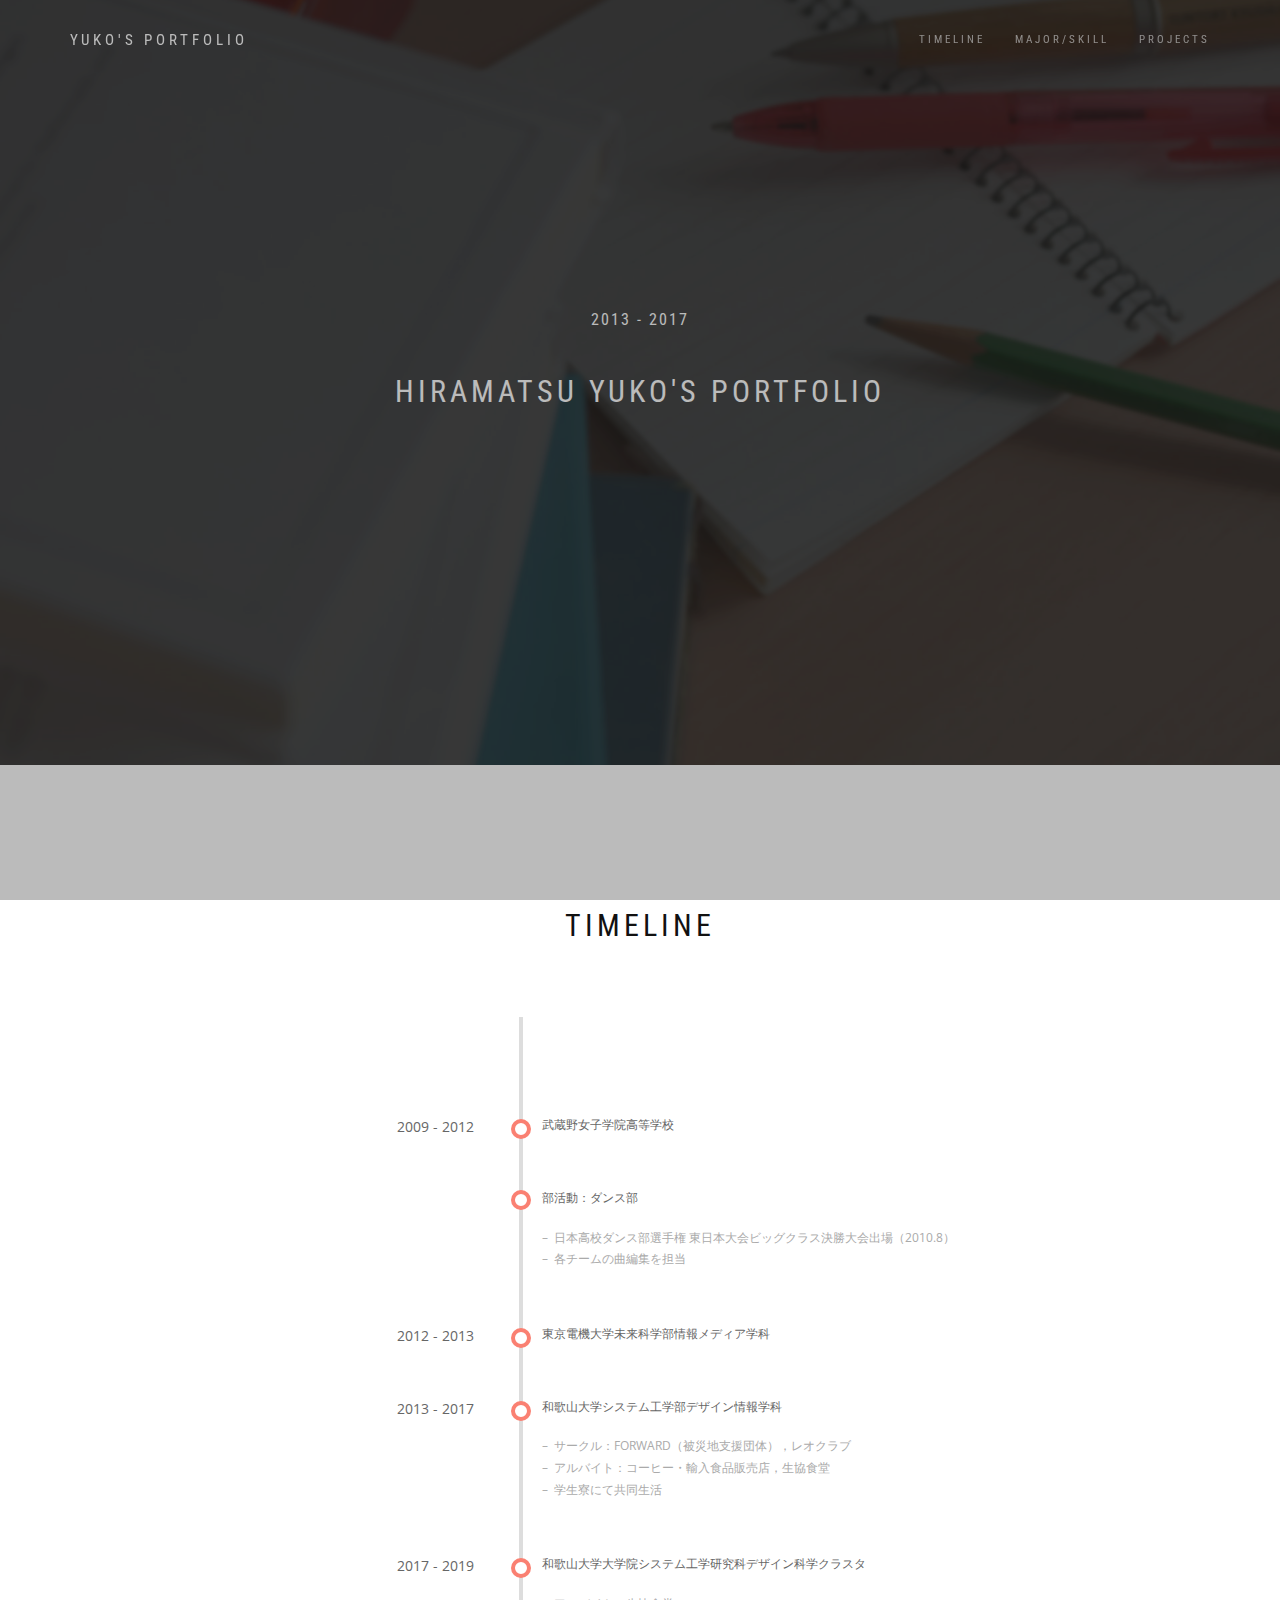
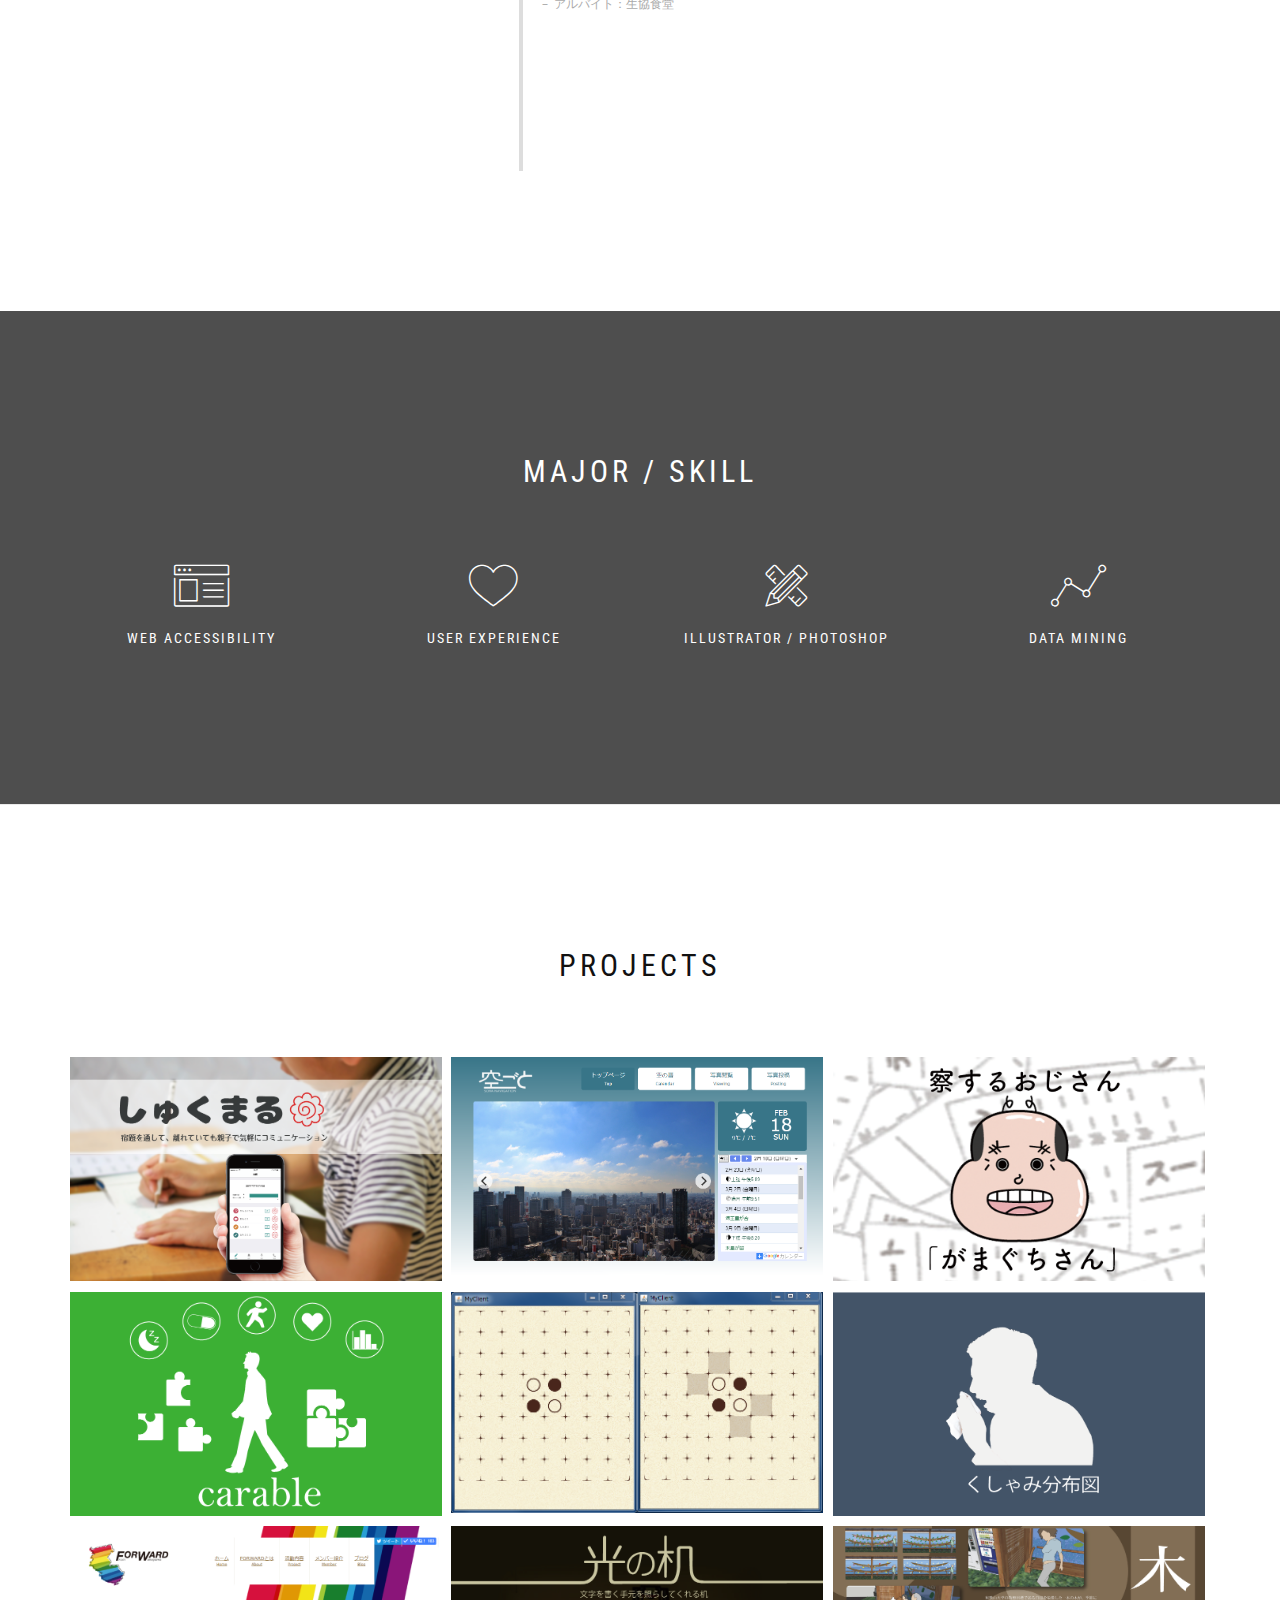
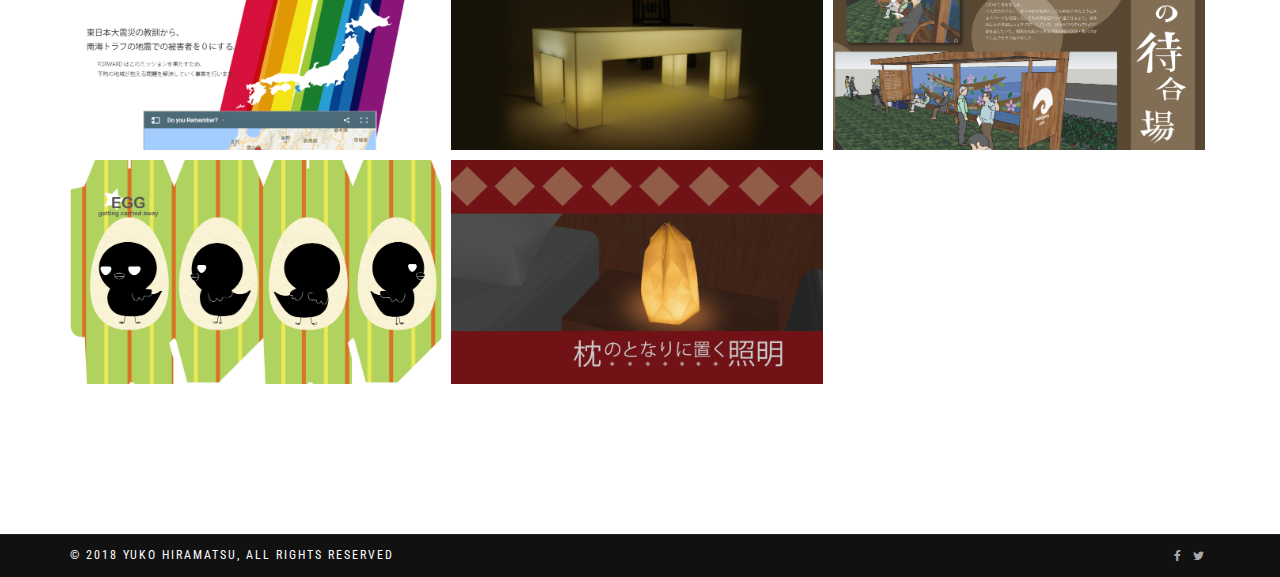
==== commit 6871196b: "header変更" ====
--- a/index.html
+++ b/index.html
@@ -51,15 +51,15 @@
               <span class="icon-bar"></span>
               <span class="icon-bar"></span>
             </button>
-            <a class="navbar-brand" href="#">Yuko's PORTFOLIO</a>
+            <a class="navbar-brand section-scroll" href="#">Yuko's PORTFOLIO</a>
           </div>
           <div class="collapse navbar-collapse" id="custom-collapse">
             <ul class="nav navbar-nav navbar-right">
-              <li><a href="#timeline">Timeline</a>
-              </li>
-              <li><a href="#major">Major/Skill</a>
-              </li>
-              <li><a href="#projects">Projects</a>
+              <li><a class="section-scroll" href="#timeline">Timeline</a>
+              </li>
+              <li><a class="section-scroll" href="#major">Major/Skill</a>
+              </li>
+              <li><a class="section-scroll" href="#projects">Projects</a>
               </li>
             </ul>
           </div>
@@ -68,7 +68,9 @@
       <section class="home-section home-parallax home-fade bg-dark-60" id="home" data-background="assets/images/portfolio_header_bg.jpg">
         <div class="titan-caption">
           <div class="caption-content">
-            <div class="font-alt mb-40 titan-title-size-3">Hiramatsu Yuko's PORTFOLIO</div>
+            <div class="font-alt mb-30 module-subtitle">2013 - 2017</div>
+            <div class="font-alt mb-40 module-title">Hiramatsu Yuko's PORTFOLIO</div>
+            <!-- <a class="section-scroll btn btn-border-w btn-circle" href="#projects">Check My Projects</a> -->
           </div>
         </div>
       </section>
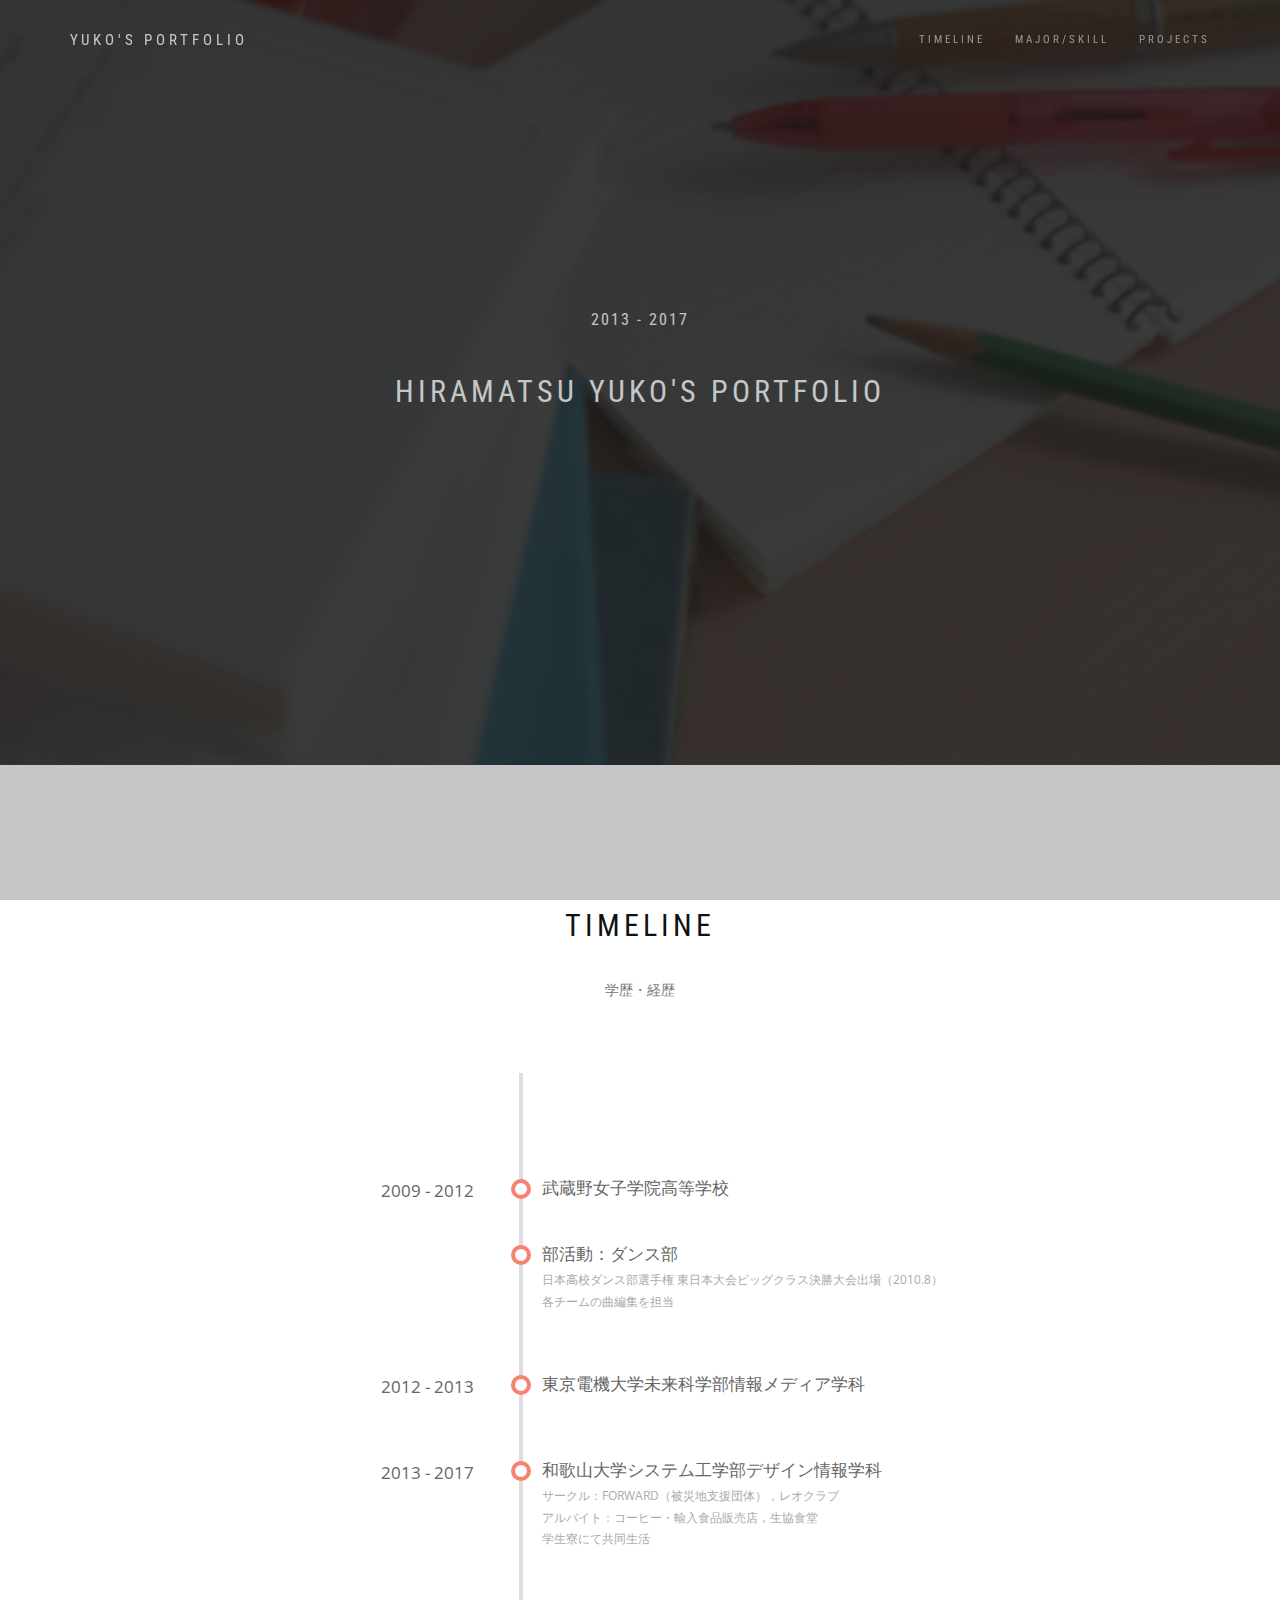
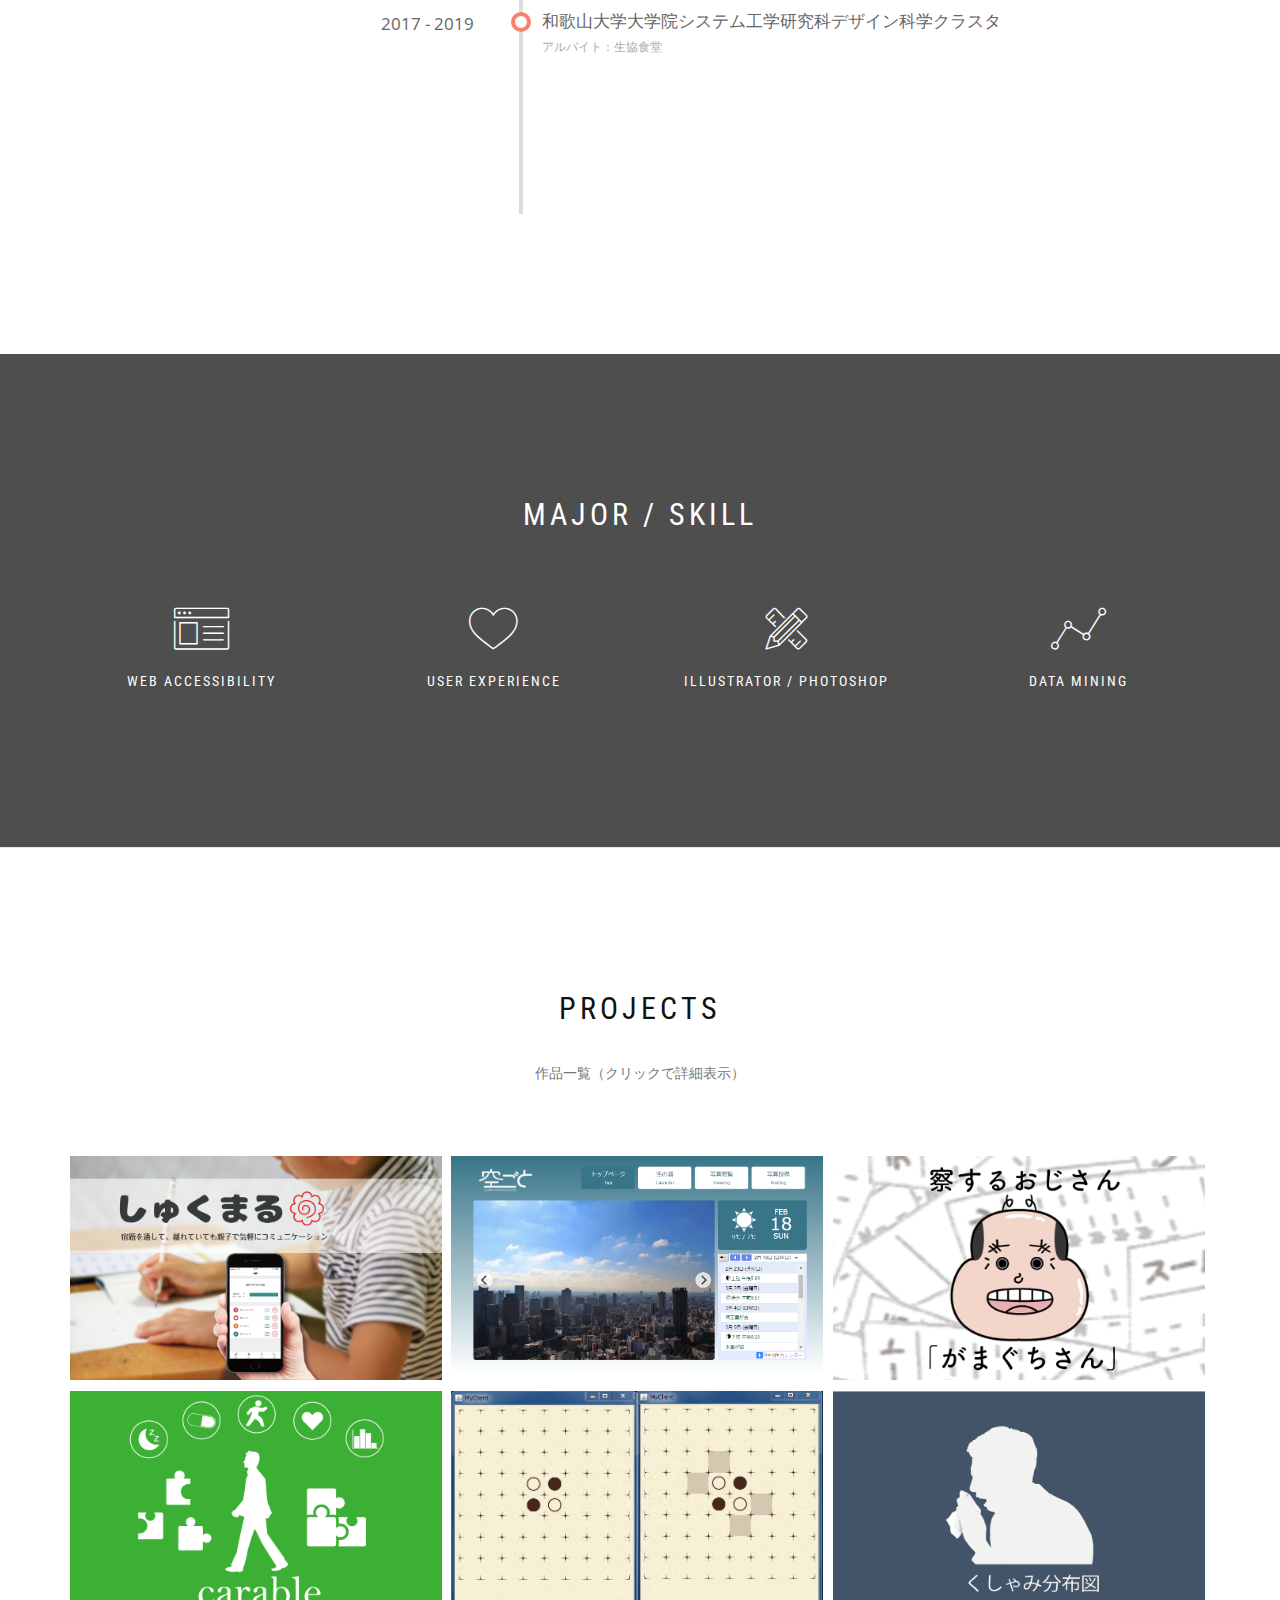
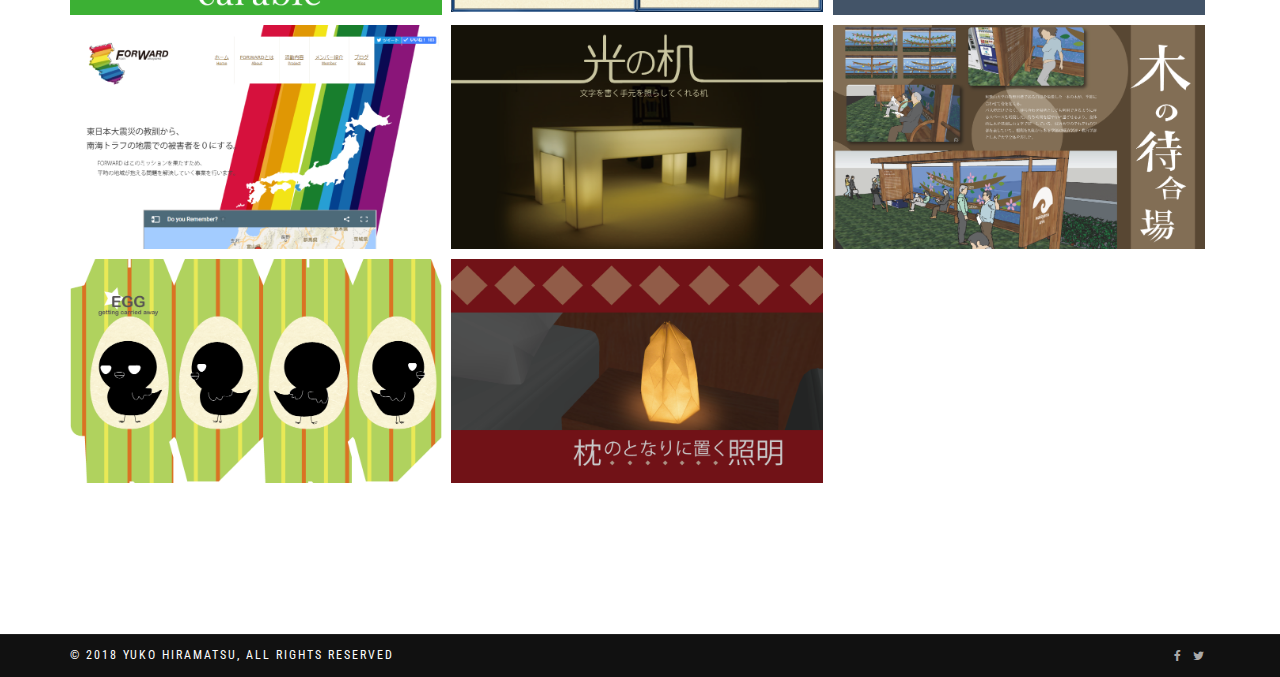
==== commit 12973354: "timelineレスポンシブ化" ====
--- a/index.html
+++ b/index.html
@@ -65,7 +65,7 @@
           </div>
         </div>
       </nav>
-      <section class="home-section home-parallax home-fade bg-dark-60" id="home" data-background="assets/images/portfolio_header_bg.jpg">
+      <section class="home-section bg-dark-60" id="home" data-background="assets/images/portfolio_header_bg.jpg">
         <div class="titan-caption">
           <div class="caption-content">
             <div class="font-alt mb-30 module-subtitle">2013 - 2017</div>
@@ -80,6 +80,7 @@
             <div class="row">
               <div class="col-sm-6 col-sm-offset-3">
                 <h2 class="module-title font-alt">TIMELINE</h2>
+                <p class="a-subtitle">学歴・経歴</p>
               </div>
             </div>
             <div class="timeline">
@@ -89,12 +90,11 @@
                 </div>
                 <div class="body">
                   <p>武蔵野女子学院高等学校</p>
-                  <ul>
-                  </ul>
                 </div>
               </div>
                 <div class="entry">
                   <div class="title">
+                    <h3>　</h3>
                   </div>
                   <div class="body">
                     <p>部活動：ダンス部</p>
@@ -182,6 +182,7 @@
             <div class="row">
               <div class="col-sm-6 col-sm-offset-3">
                 <h2 class="module-title font-alt">Projects</h2>
+                <p class="a-subtitle">作品一覧（クリックで詳細表示）</p>
               </div>
             </div>
             <ul class="works-grid works-grid-gut works-grid-3 works-hover-w" id="works-grid">
--- a/assets/css/timeline.css
+++ b/assets/css/timeline.css
@@ -1,77 +1,115 @@
-.timeline {
-  width: 100%;
-  margin: 0 auto;
-  max-width: 800px;
-  padding: 100px 0;
-  position: relative;
-}
-.timeline:before {
-  content: '';
-  position: absolute;
-  top: 0px;
-  left: calc(33% + 15px);
-  bottom: 0px;
-  width: 4px;
-  background: #ddd;
-}
-.timeline:after {
-  content: "";
-  display: table;
-  clear: both;
-}
-
-.entry {
-  clear: both;
-  text-align: left;
-  position: relative;
-}
-.entry .title {
-  margin-bottom: .5em;
-  float: left;
-  width: 33%;
-  padding-right: 30px;
-  text-align: right;
-  position: relative;
-}
-.entry .title:before {
-  content: '';
-  position: absolute;
-  width: 20px;
-  height: 20px;
-  border: 4px solid salmon;
-  background-color: #fff;
-  border-radius: 100%;
-  top: 10%;
-  right: -27px;
-  z-index: 99;
-}
 .entry .title h3 {
   margin: 0;
-  font-size: 120%;
-}
-.entry .title p {
-  margin: 0;
-  font-size: 120%;
-}
-.entry .body {
-  margin: 0 0 3em;
-  float: right;
-  width: 66%;
-  padding-left: 30px;
+  font-size: 1.4em;
 }
 .entry .body p {
-  line-height: 1.4em;
-}
-.entry .body p:first-child {
-  margin-top: 0;
-  font-weight: 400;
+  margin: 0;
+  font-size: 1.4em;
 }
 .entry .body ul {
   color: #aaa;
   padding-left: 0;
   list-style-type: none;
 }
+/*
 .entry .body ul li:before {
   content: "–";
   margin-right: .5em;
 }
+*/
+
+@media ( min-width : 767px ){
+  .timeline {
+    width: 100%;
+    margin: 0 auto;
+    max-width: 800px;
+    padding: 100px 0;
+    position: relative;
+  }
+  .timeline:before {
+    content: '';
+    position: absolute;
+    top: 0px;
+    left: calc(33% + 15px);
+    bottom: 0px;
+    width: 4px;
+    background: #ddd;
+  }
+  .timeline:after {
+    content: "";
+    display: table;
+    clear: both;
+  }
+  .entry {
+    clear: both;
+    text-align: left;
+    position: relative;
+  }
+  .entry .title:before {
+    content: '';
+    position: absolute;
+    width: 20px;
+    height: 20px;
+    border: 4px solid salmon;
+    background-color: #fff;
+    border-radius: 100%;
+    right: -27px;
+    z-index: 99;
+  }
+  .entry .title {
+    margin: .5em auto;
+    float: left;
+    width: 33%;
+    padding-right: 30px;
+    text-align: right;
+    position: relative;
+  }
+  .entry .body {
+    margin: 0 0 3em;
+    float: right;
+    width: 66%;
+    padding-left: 30px;
+  }
+}
+
+@media (max-width: 767px) {
+  .timeline {
+    width: 100%;
+    margin: 0 auto;
+    max-width: 500px;
+    padding: 100px 0;
+    position: relative;
+  }
+  .timeline:before {
+    content: '';
+    position: absolute;
+    top: 0px;
+    left: 15px;
+    bottom: 0px;
+    width: 4px;
+    background: #ddd;
+  }
+  .timeline:after {
+    content: "";
+    display: table;
+    clear: both;
+  }
+  .entry {
+    clear: both;
+    margin-left: 40px;
+    text-align: left;
+    position: relative;
+  }
+  .entry .title:after {
+    content: '';
+    position: absolute;
+    width: 20px;
+    height: 20px;
+    border: 4px solid salmon;
+    background-color: #fff;
+    border-radius: 100%;
+    top: 27px;
+    left: -33px;
+    z-index: 99;
+  }
+}
--- a/assets/css/a.css
+++ b/assets/css/a.css
@@ -2,7 +2,15 @@
   text-transform: uppercase;
   letter-spacing: 2px;
   font-weight: 400;
-  font-size: 14px;
+  font-size: 1.2em;
   color: #fff;
   margin: 16px 0 15px;
 }
+
+.a-subtitle {
+  margin-top: -40px;
+  text-align: center;
+  font-size: 1.2em;
+  color: #777;
+  margin-bottom: 70px;
+}
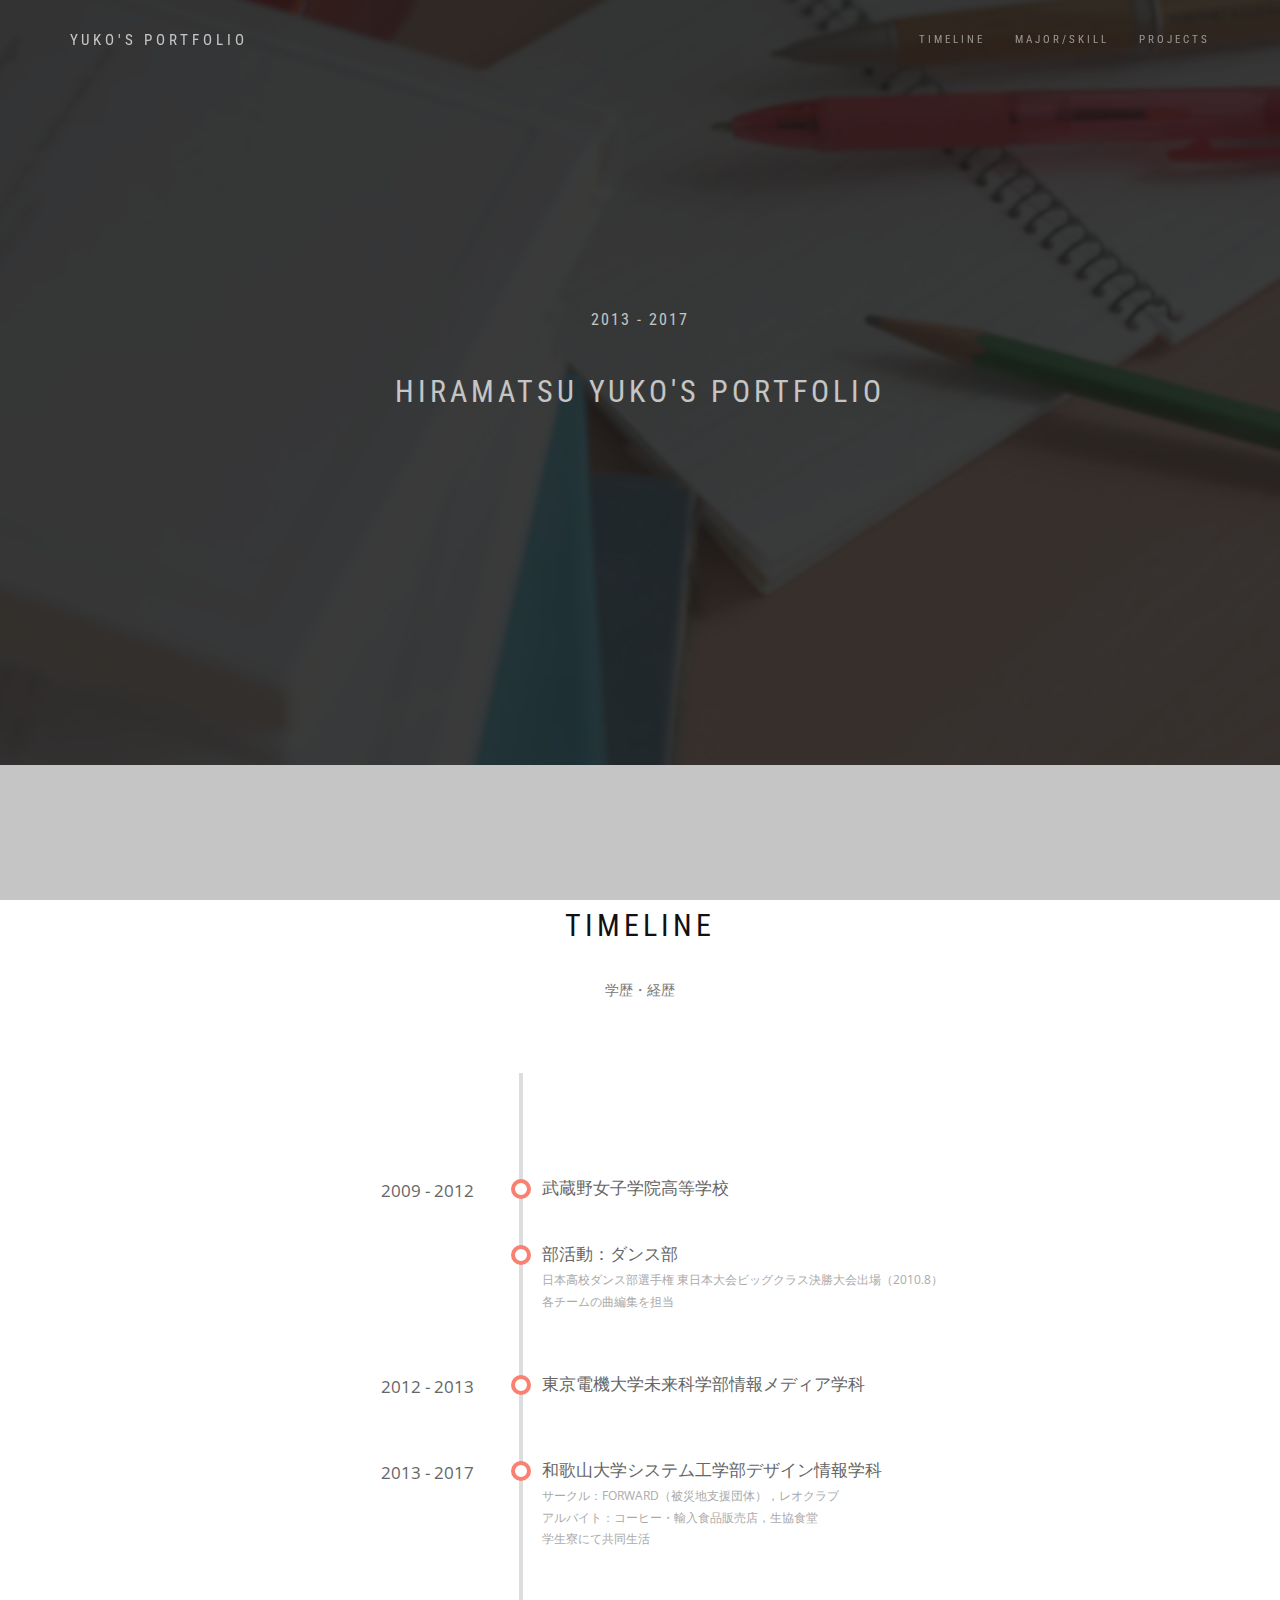
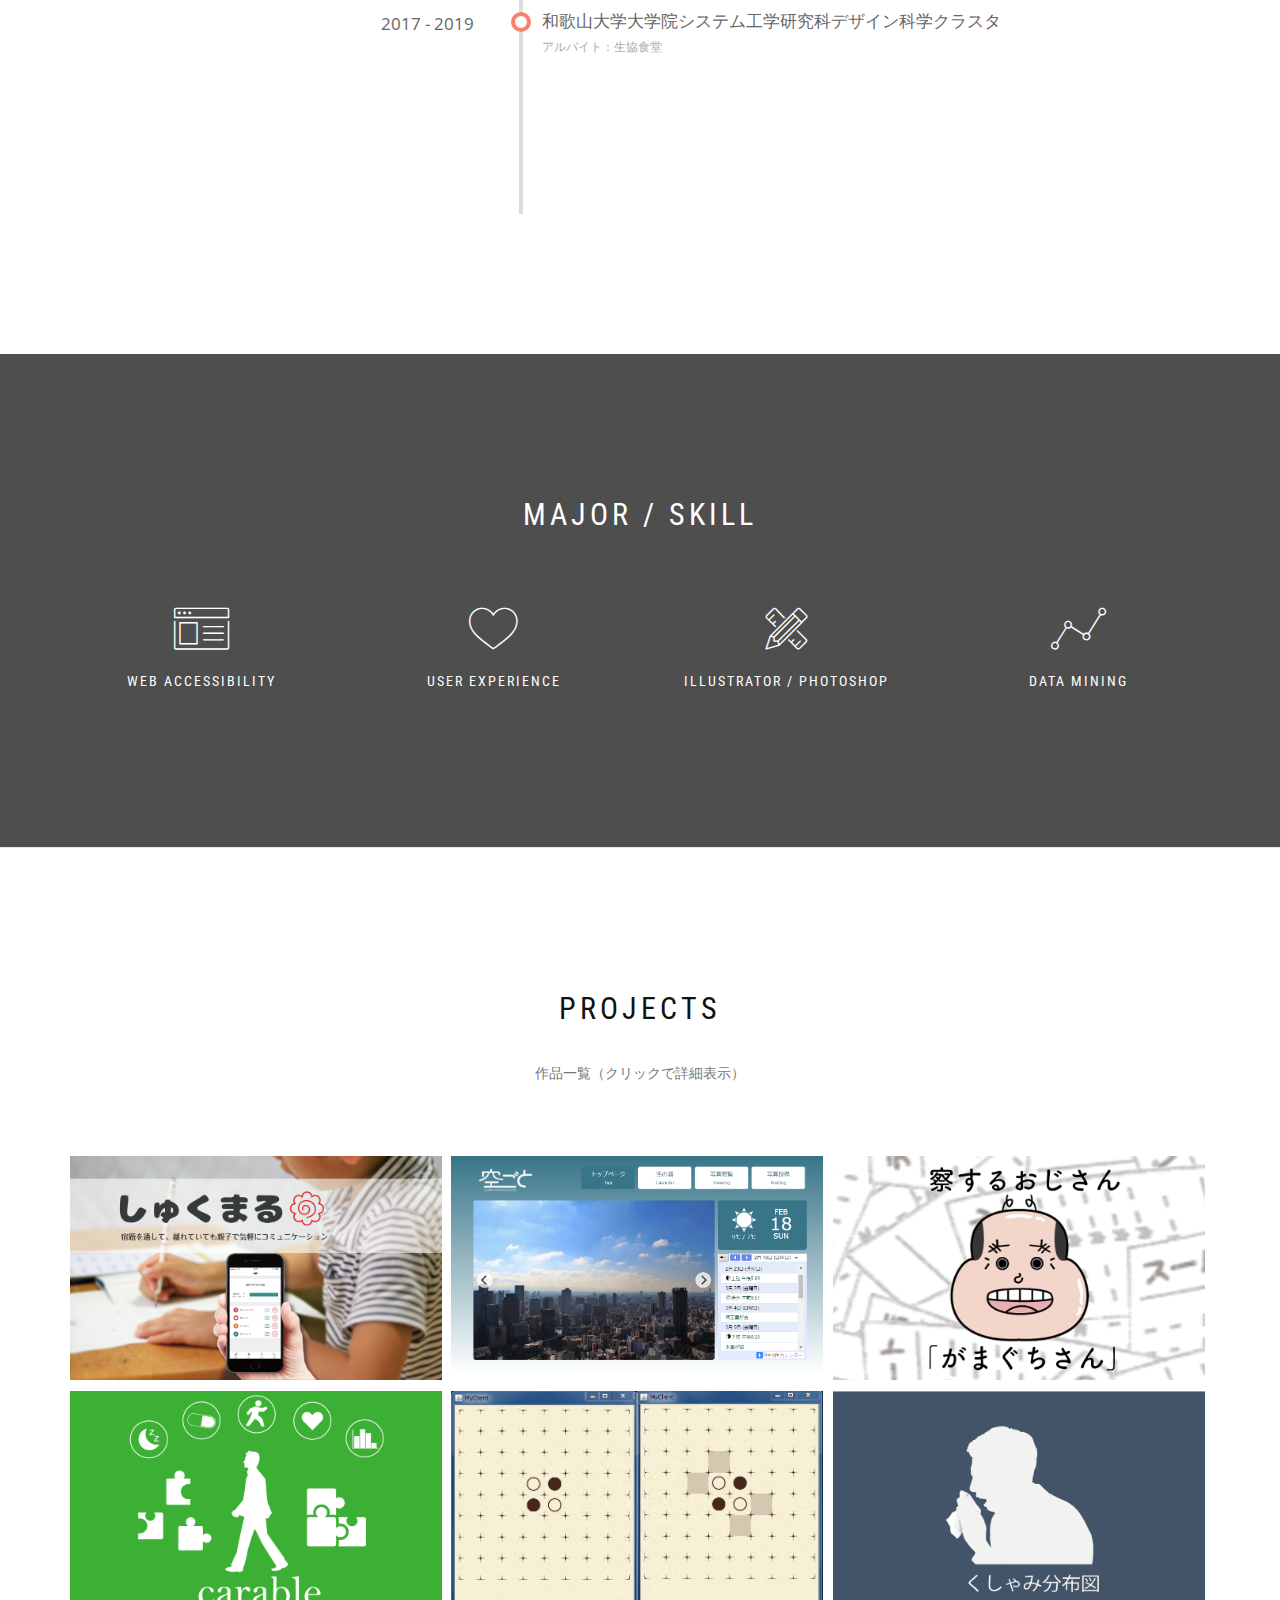
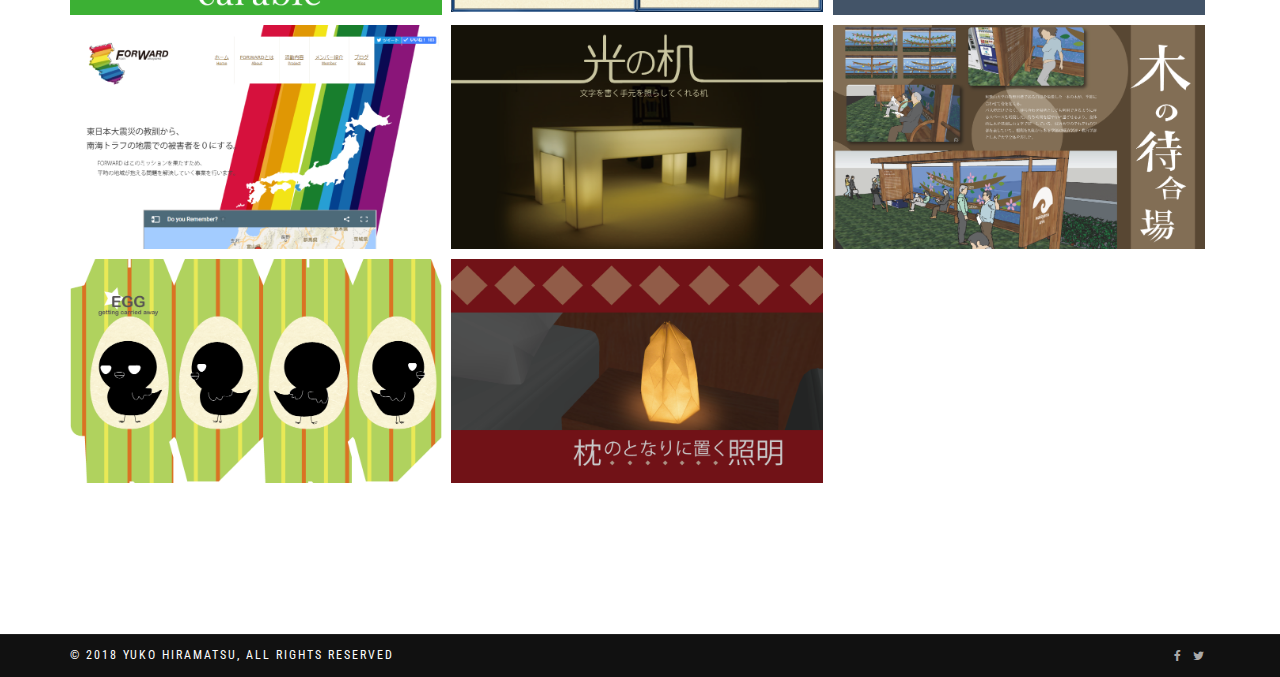
==== commit 70bdf547: "4/12 オセロ動画追加" ====
--- a/index.html
+++ b/index.html
@@ -412,7 +412,7 @@
         <button type="button" class="close" data-dismiss="modal"><span>×</span></button>
         <h2 class="modal-title">ネットワーク対戦型オセロ</h2>
         <p>授業「情報メディア総合演習」課題作品</p>
-        <!--<img class="img-responsive img-centered center-block" src="assets/images/**.png" alt="">-->
+        <img class="img-responsive img-centered center-block" src="assets/images/othello.gif" alt="">
         <p>
 
         </p>
--- a/assets/css/timeline.css
+++ b/assets/css/timeline.css
@@ -11,12 +11,6 @@
   padding-left: 0;
   list-style-type: none;
 }
-/*
-.entry .body ul li:before {
-  content: "–";
-  margin-right: .5em;
-}
-*/
 
 @media ( min-width : 767px ){
   .timeline {
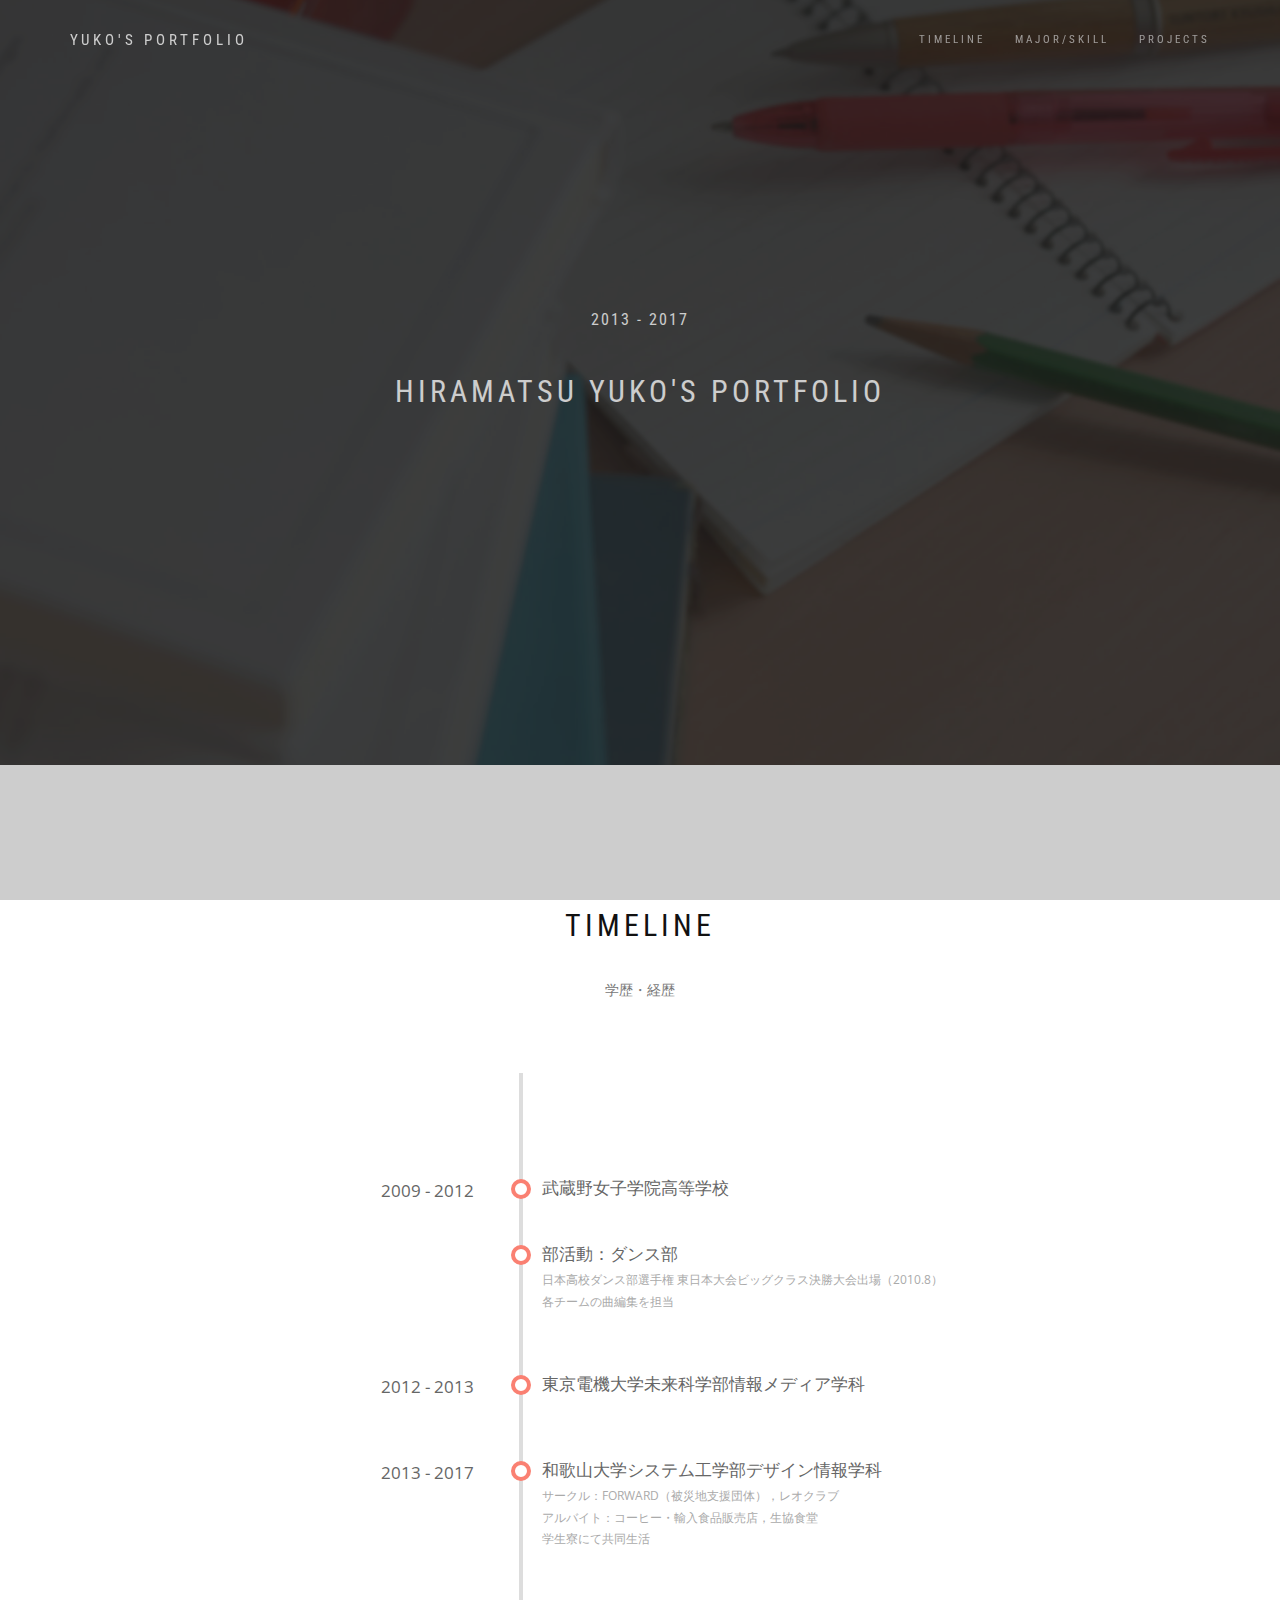
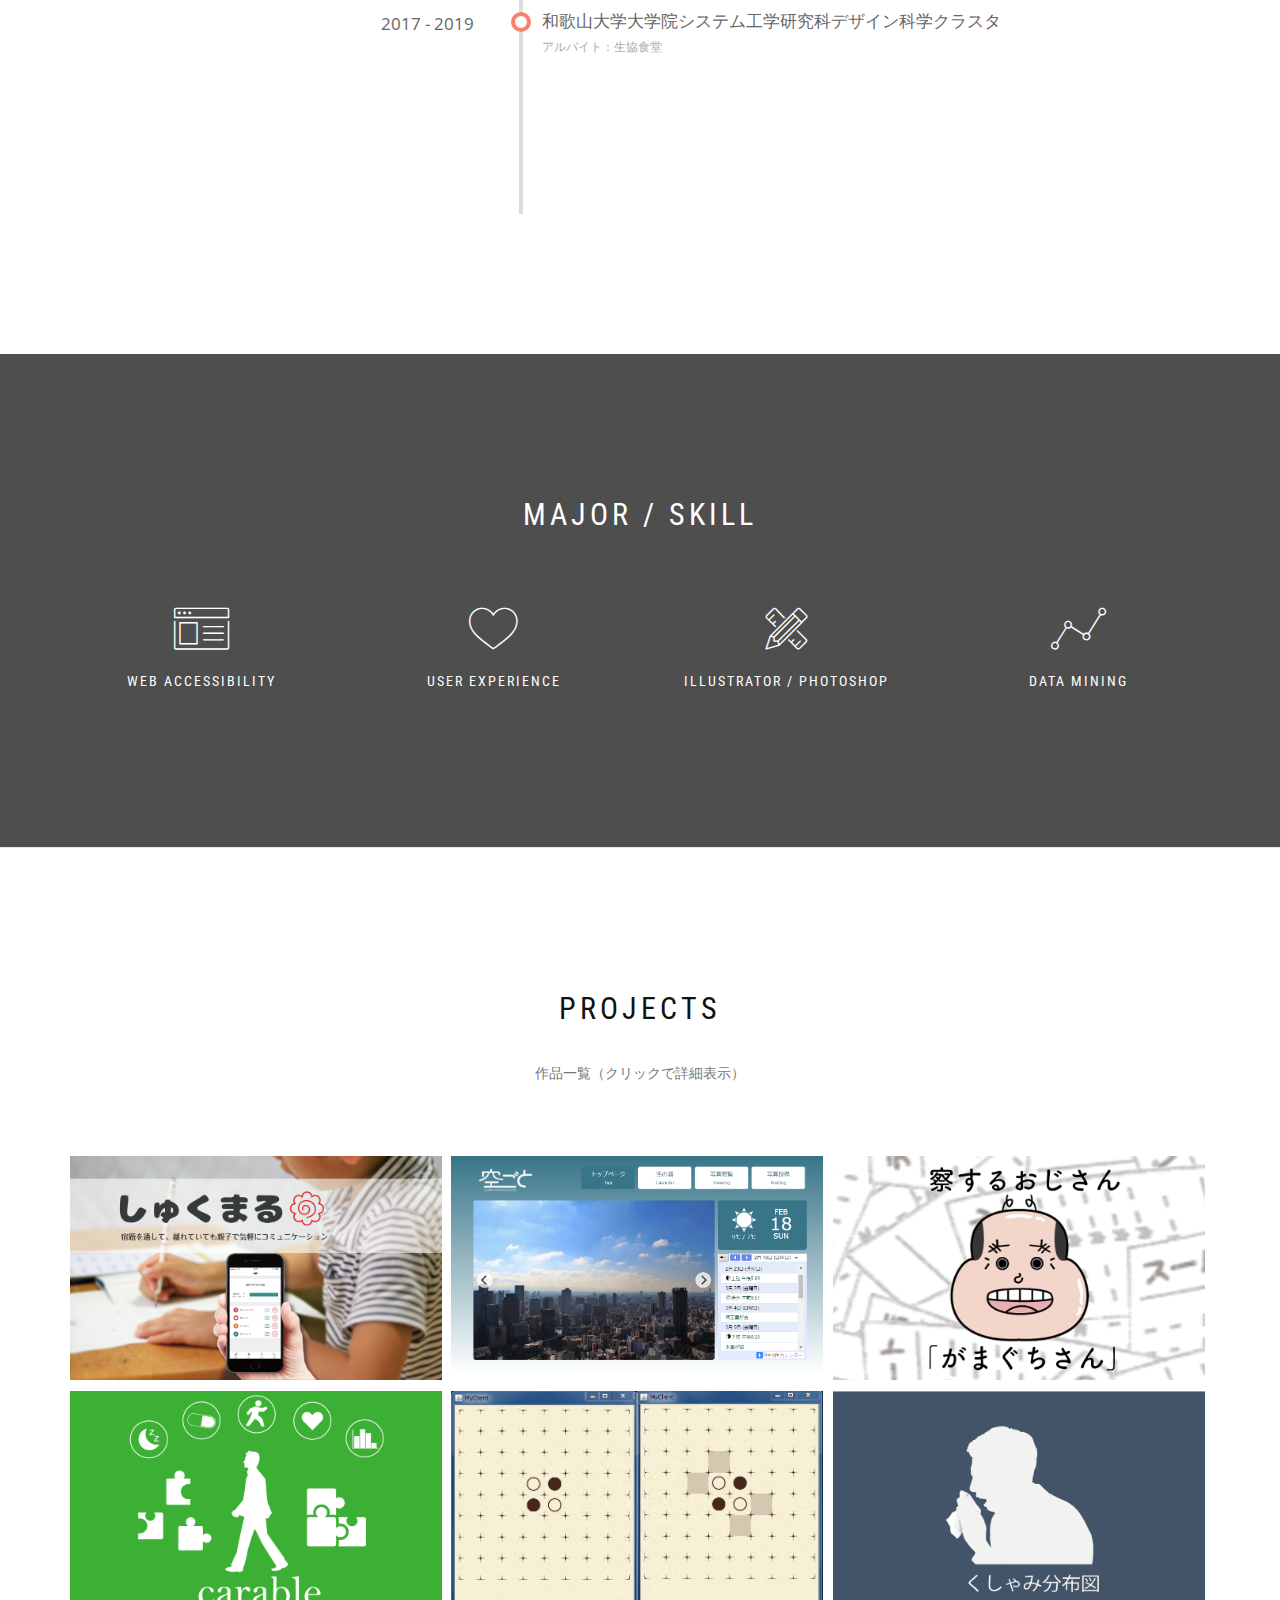
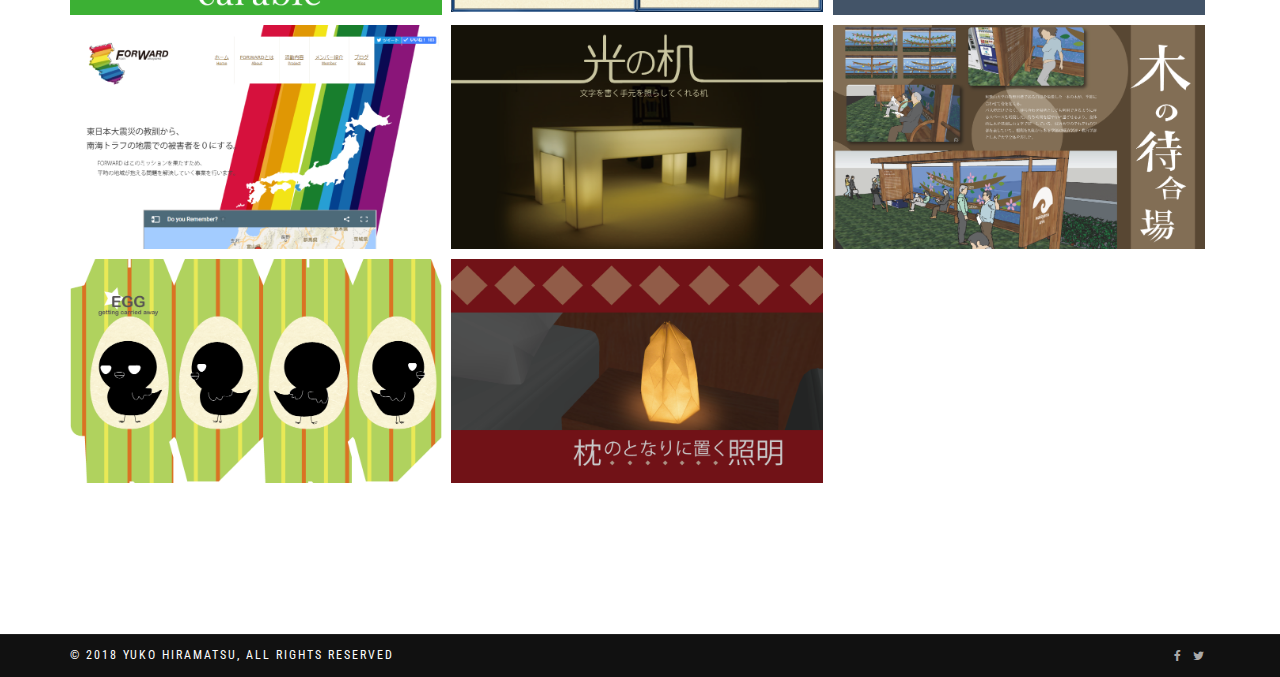
==== commit 5a9d704e: "4/12 画像下余白" ====
--- a/index.html
+++ b/index.html
@@ -314,6 +314,7 @@
         <h2 class="modal-title">しゅくまる</h2>
         <p>「e-ZUKAスマートフォンアプリコンテスト2017」応募作品</p>
         <img class="img-responsive img-centered center-block" src="assets/images/shukumaru.png" alt="">
+        <p></p>
         <p>
           宿題を通して親子のコミュニケーションを図るアプリケーション．共働き世帯親子が一緒にいられない時間も大切なコミュニケーションの時間とし，お互いに安心を得られることを目的としています．
         </p>
@@ -343,6 +344,7 @@
         <h2 class="modal-title">空ごと</h2>
         <p>授業「メディアデザイン演習」自由課題作品</p>
         <img class="img-responsive img-centered center-block" src="assets/images/soragoto.png" alt="">
+        <p></p>
         <p>
           空の写真共有や天文情報のスケジュールを提供するウェブサービス．
           たくさんの人から人気のある流星群や皆既月食などの写真共有や情報提供により，
@@ -369,6 +371,7 @@
         <h2 class="modal-title">がまぐちさん</h2>
         <p>第7回OGIS-RI Software Challenge Award<br />「無駄なようで無駄じゃないソフトウェアコンテスト」応募作品</p>
         <img class="img-responsive img-centered center-block" src="assets/images/gamaguchi.png" alt="">
+        <p></p>
         <p>
           読ませたレシートから，ユーザ専用の情報とゆるいコミュニケーションを提供してくれるアプリケーション．
           近所のお買い物から旅行先まで，レシートを読ませただけ”がまぐちさん”はあなただけの親し過ぎるパートナーになってくれるでしょう．
@@ -391,6 +394,7 @@
         <h2 class="modal-title">carable</h2>
         <p>第7回OGIS-RI Software Challenge Award<br />「無駄なようで無駄じゃないソフトウェアコンテスト」応募作品</p>
         <img class="img-responsive img-centered center-block" src="assets/images/carable.png" alt="">
+        <p></p>
         <p>
           自分の身体のことをどれくらい知っていると言えますか？
           carable (ケアラブル) では健康管理に役立つはずの貴重なデータを無駄にせず，
@@ -413,9 +417,8 @@
         <h2 class="modal-title">ネットワーク対戦型オセロ</h2>
         <p>授業「情報メディア総合演習」課題作品</p>
         <img class="img-responsive img-centered center-block" src="assets/images/othello.gif" alt="">
-        <p>
-
-        </p>
+        <p></p>
+        <p></p>
         <ul class="list-inline">
           <li>制作時期： 2016.6 - 2016.8（3ヶ月）</li>
           <li>制作人数： 1人</li>
@@ -434,6 +437,7 @@
         <h2 class="modal-title">くしゃみ分布図</h2>
         <p>「JINS MEME DEVELOPERS IDEA PITCH CONTEST」応募作品</p>
         <img class="img-responsive img-centered center-block" src="assets/images/meme.png" alt="">
+        <p></p>
         <p>
           JINS MEMEを使ったアプリケーションの提案．人はくしゃみをするときに目をぎゅっと閉じることに着目しました．
 	花粉症や風邪を引いている人のデータをJINS MEMEで抽出することで，よりリアルタイムに花粉・風邪情報が得られるというアイデアです．
@@ -455,6 +459,7 @@
         <h2 class="modal-title">FORWARDホームページ</h2>
         <p>自主演習課題</p>
         <img class="img-responsive img-centered center-block" src="assets/images/forward.png" alt="">
+        <p></p>
         <p>
           所属サークルFORWARD（被災地支援団体）のホームページの改良作品．Google Map APIを用いて地図を埋め込めました．
 	  この地図は「3.11発生時どこでなにをしていたか」を書いた紙を日本地図のパネルに貼ってもらうという学内イベントを反映させたものです．
@@ -476,9 +481,9 @@
         <h2 class="modal-title">光の机</h2>
         <p>授業「デザイン基礎概論」課題作品</p>
         <img class="img-responsive img-centered center-block" src="assets/images/gairon.png" alt="">
+        <p></p>
         <p>
           光のデザインという課題から提案した作品．ブレインストーミングで出たアイデアを元にデザインを行い，ポスターを制作しました．
-
         </p>
         <ul class="list-inline">
           <li>制作時期： 2013.12 - 2014.1（1ヶ月）</li>
@@ -497,7 +502,9 @@
         <h2 class="modal-title">木の待合場</h2>
         <p>授業「構成基礎演習」課題作品</p>
         <img class="img-responsive img-centered center-block" src="assets/images/60185041-06.png" alt="">
-        <p>和歌山大学のバス停というテーマから提案した作品．3Dモデルソフトを用いたポスター制作を行いました．
+        <p></p>
+        <p>
+          和歌山大学のバス停というテーマから提案した作品．3Dモデルソフトを用いたポスター制作を行いました．
         </p>
         <ul class="list-inline">
           <li>制作時期： 2013.12 - 2014.1（1ヶ月）</li>
@@ -516,8 +523,9 @@
         <h2 class="modal-title">有精卵パッケージ</h2>
         <p>授業「構成基礎演習」課題作品</p>
         <img class="img-responsive img-centered center-block" src="assets/images/kousei-05.png" alt="">
-        <p>紙パッケージのデザインという課題から提案した作品．土台となるパッケージ型が用意された状態から，「有精卵」のパッケージのデザインを行いました．
-
+        <p></p>
+        <p>
+          紙パッケージのデザインという課題から提案した作品．土台となるパッケージ型が用意された状態から，「有精卵」のパッケージのデザインを行いました．
         </p>
         <ul class="list-inline">
           <li>制作時期： 2013.12（1週間）</li>
@@ -536,7 +544,9 @@
         <h2 class="modal-title">枕のとなりに置く証明</h2>
         <p>授業「構成基礎演習」課題作品</p>
         <img class="img-responsive img-centered center-block" src="assets/images/60185041-07presen.png" alt="">
-        <p>「Folding Paperによる灯のオブジェ」というテーマから提案した作品．展開図の制作，写真撮影，3Dモデルソフトを用いたポスター制作まですべて自分で行いました．
+        <p></p>
+        <p>
+          「Folding Paperによる灯のオブジェ」というテーマから提案した作品．展開図の制作，写真撮影，3Dモデルソフトを用いたポスター制作まですべて自分で行いました．
         </p>
         <ul class="list-inline">
           <li>制作時期： 2014.1（3週間）</li>
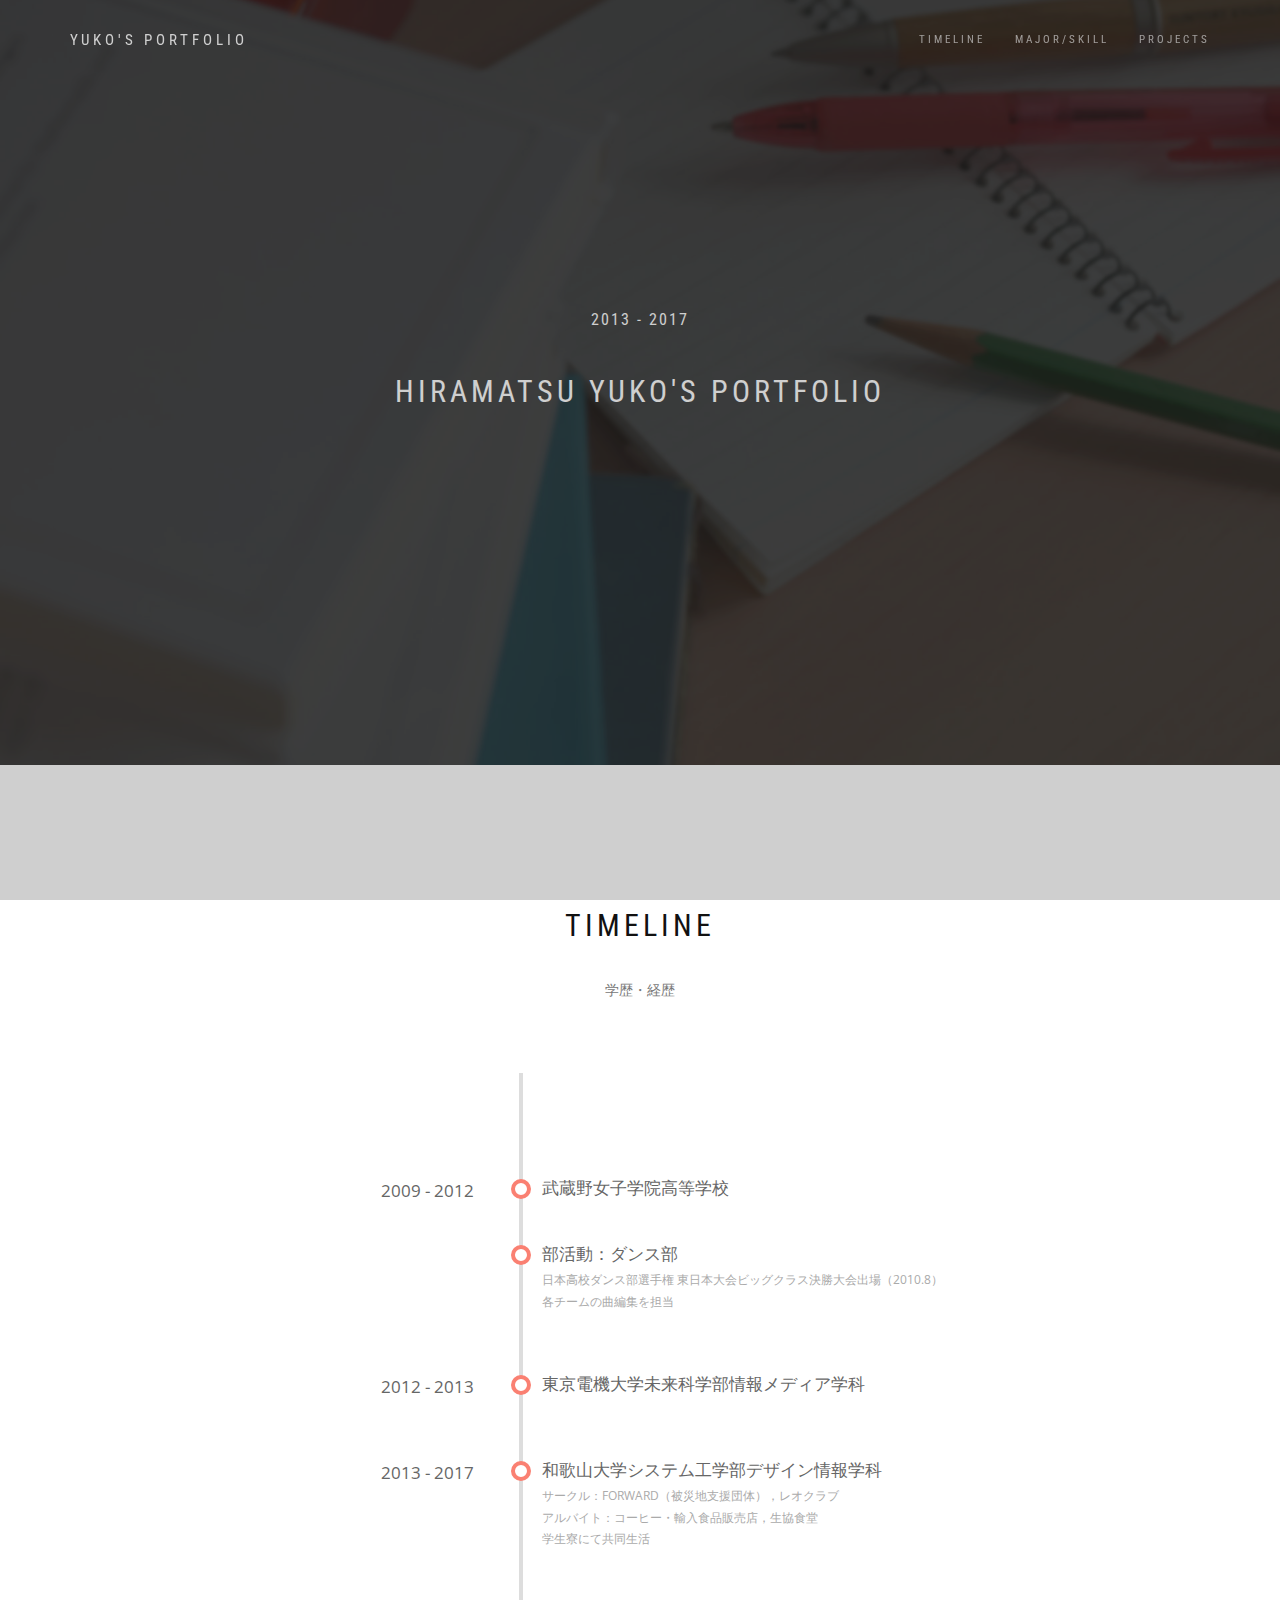
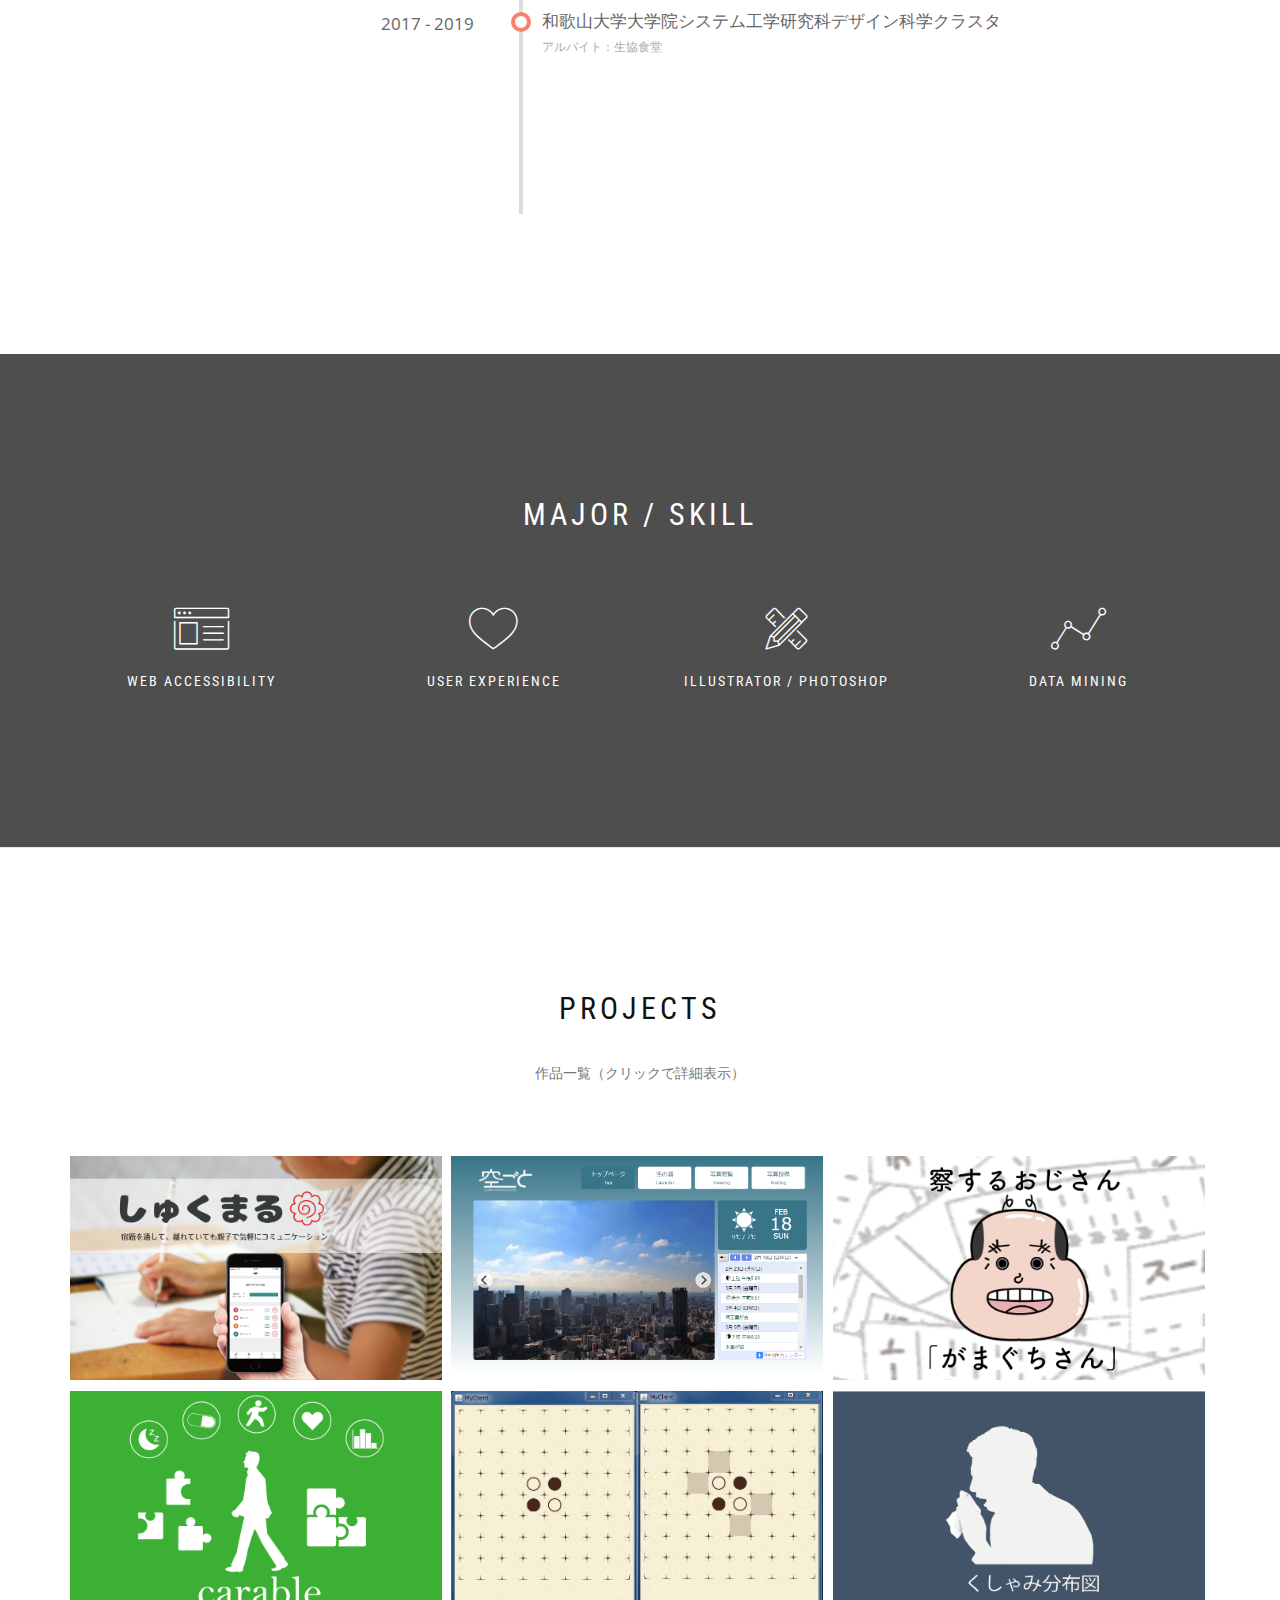
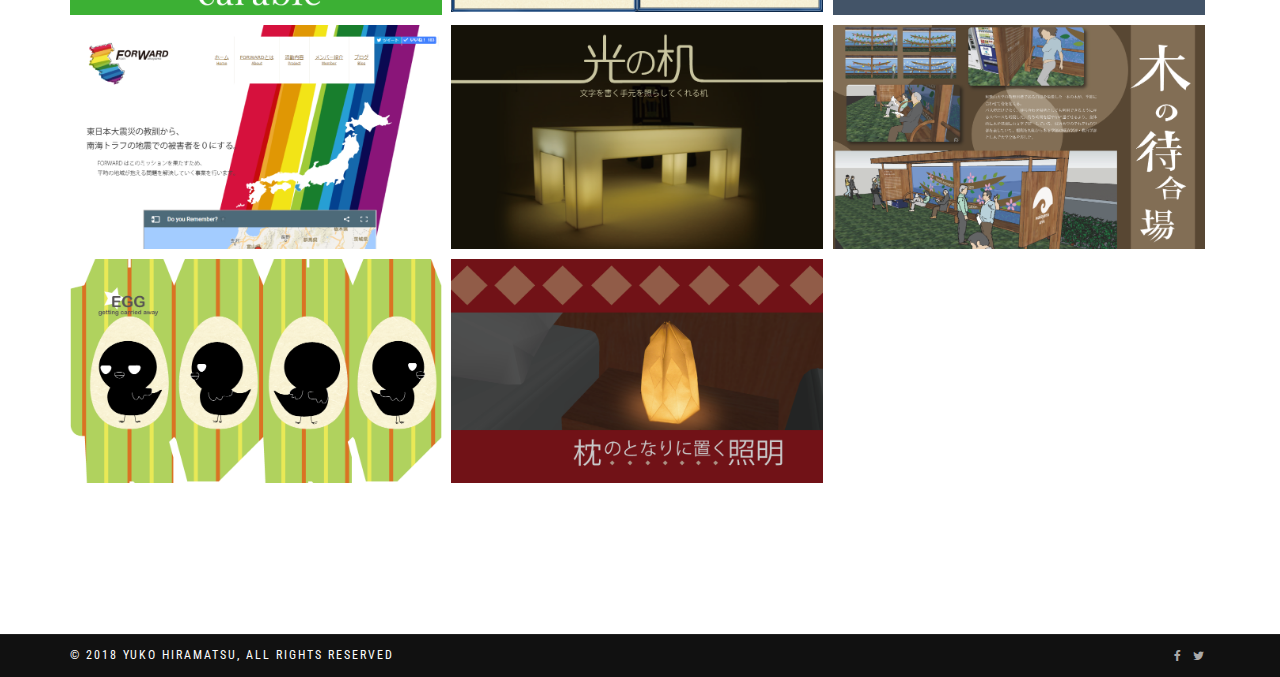
==== commit 10096073: "4/16modal編集" ====
--- a/index.html
+++ b/index.html
@@ -440,7 +440,7 @@
         <p></p>
         <p>
           JINS MEMEを使ったアプリケーションの提案．人はくしゃみをするときに目をぎゅっと閉じることに着目しました．
-	花粉症や風邪を引いている人のデータをJINS MEMEで抽出することで，よりリアルタイムに花粉・風邪情報が得られるというアイデアです．
+	        花粉症や風邪を引いている人のデータをJINS MEMEで抽出することで，よりリアルタイムに花粉・風邪情報が得られるというアイデアです．
         </p>
         <ul class="list-inline">
           <li>制作時期： 2015.5 - 2015.6（1ヶ月）</li>
@@ -462,7 +462,7 @@
         <p></p>
         <p>
           所属サークルFORWARD（被災地支援団体）のホームページの改良作品．Google Map APIを用いて地図を埋め込めました．
-	  この地図は「3.11発生時どこでなにをしていたか」を書いた紙を日本地図のパネルに貼ってもらうという学内イベントを反映させたものです．
+	        この地図は「3.11発生時どこでなにをしていたか」を書いた紙を日本地図のパネルに貼ってもらうという学内イベントを反映させたものです．
         </p>
         <ul class="list-inline">
           <li>制作時期： 2014.5 - 2014.8（3ヶ月）</li>
@@ -483,7 +483,7 @@
         <img class="img-responsive img-centered center-block" src="assets/images/gairon.png" alt="">
         <p></p>
         <p>
-          光のデザインという課題から提案した作品．ブレインストーミングで出たアイデアを元にデザインを行い，ポスターを制作しました．
+          光のデザインという課題から制作した作品．ブレインストーミングで出たアイデアを元にデザインを行い，ポスターを制作しました．
         </p>
         <ul class="list-inline">
           <li>制作時期： 2013.12 - 2014.1（1ヶ月）</li>
@@ -504,7 +504,7 @@
         <img class="img-responsive img-centered center-block" src="assets/images/60185041-06.png" alt="">
         <p></p>
         <p>
-          和歌山大学のバス停というテーマから提案した作品．3Dモデルソフトを用いたポスター制作を行いました．
+          和歌山大学のバス停というテーマから制作した作品．SketchUpを用いてポスター制作を行いました．
         </p>
         <ul class="list-inline">
           <li>制作時期： 2013.12 - 2014.1（1ヶ月）</li>
@@ -525,7 +525,7 @@
         <img class="img-responsive img-centered center-block" src="assets/images/kousei-05.png" alt="">
         <p></p>
         <p>
-          紙パッケージのデザインという課題から提案した作品．土台となるパッケージ型が用意された状態から，「有精卵」のパッケージのデザインを行いました．
+          紙パッケージのデザインという課題から制作した作品．土台となるパッケージ型が用意された状態から，「有精卵」のパッケージのデザインを行いました．
         </p>
         <ul class="list-inline">
           <li>制作時期： 2013.12（1週間）</li>
@@ -546,7 +546,7 @@
         <img class="img-responsive img-centered center-block" src="assets/images/60185041-07presen.png" alt="">
         <p></p>
         <p>
-          「Folding Paperによる灯のオブジェ」というテーマから提案した作品．展開図の制作，写真撮影，3Dモデルソフトを用いたポスター制作まですべて自分で行いました．
+          「Folding Paperによる灯のオブジェ」というテーマから制作した作品．展開図の制作，写真撮影，SketchUpを用いたポスター制作を行いました．
         </p>
         <ul class="list-inline">
           <li>制作時期： 2014.1（3週間）</li>
